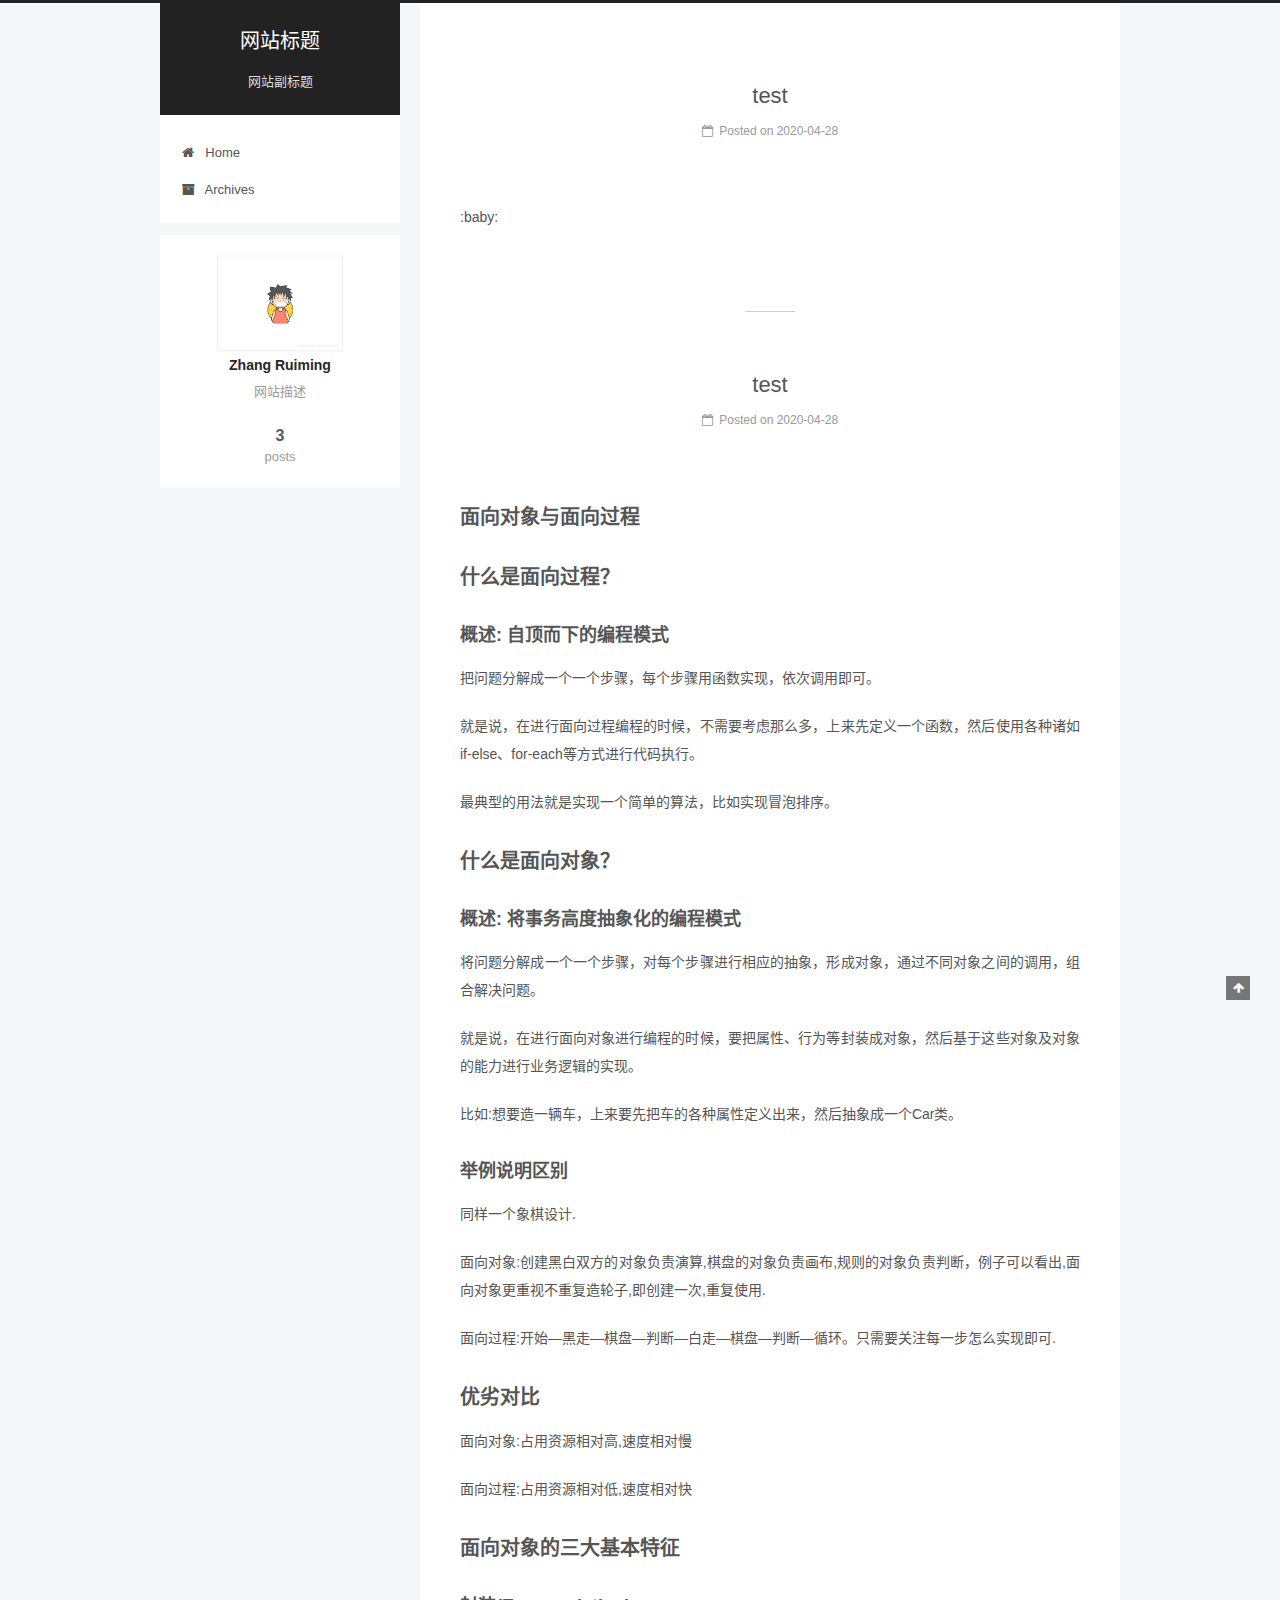
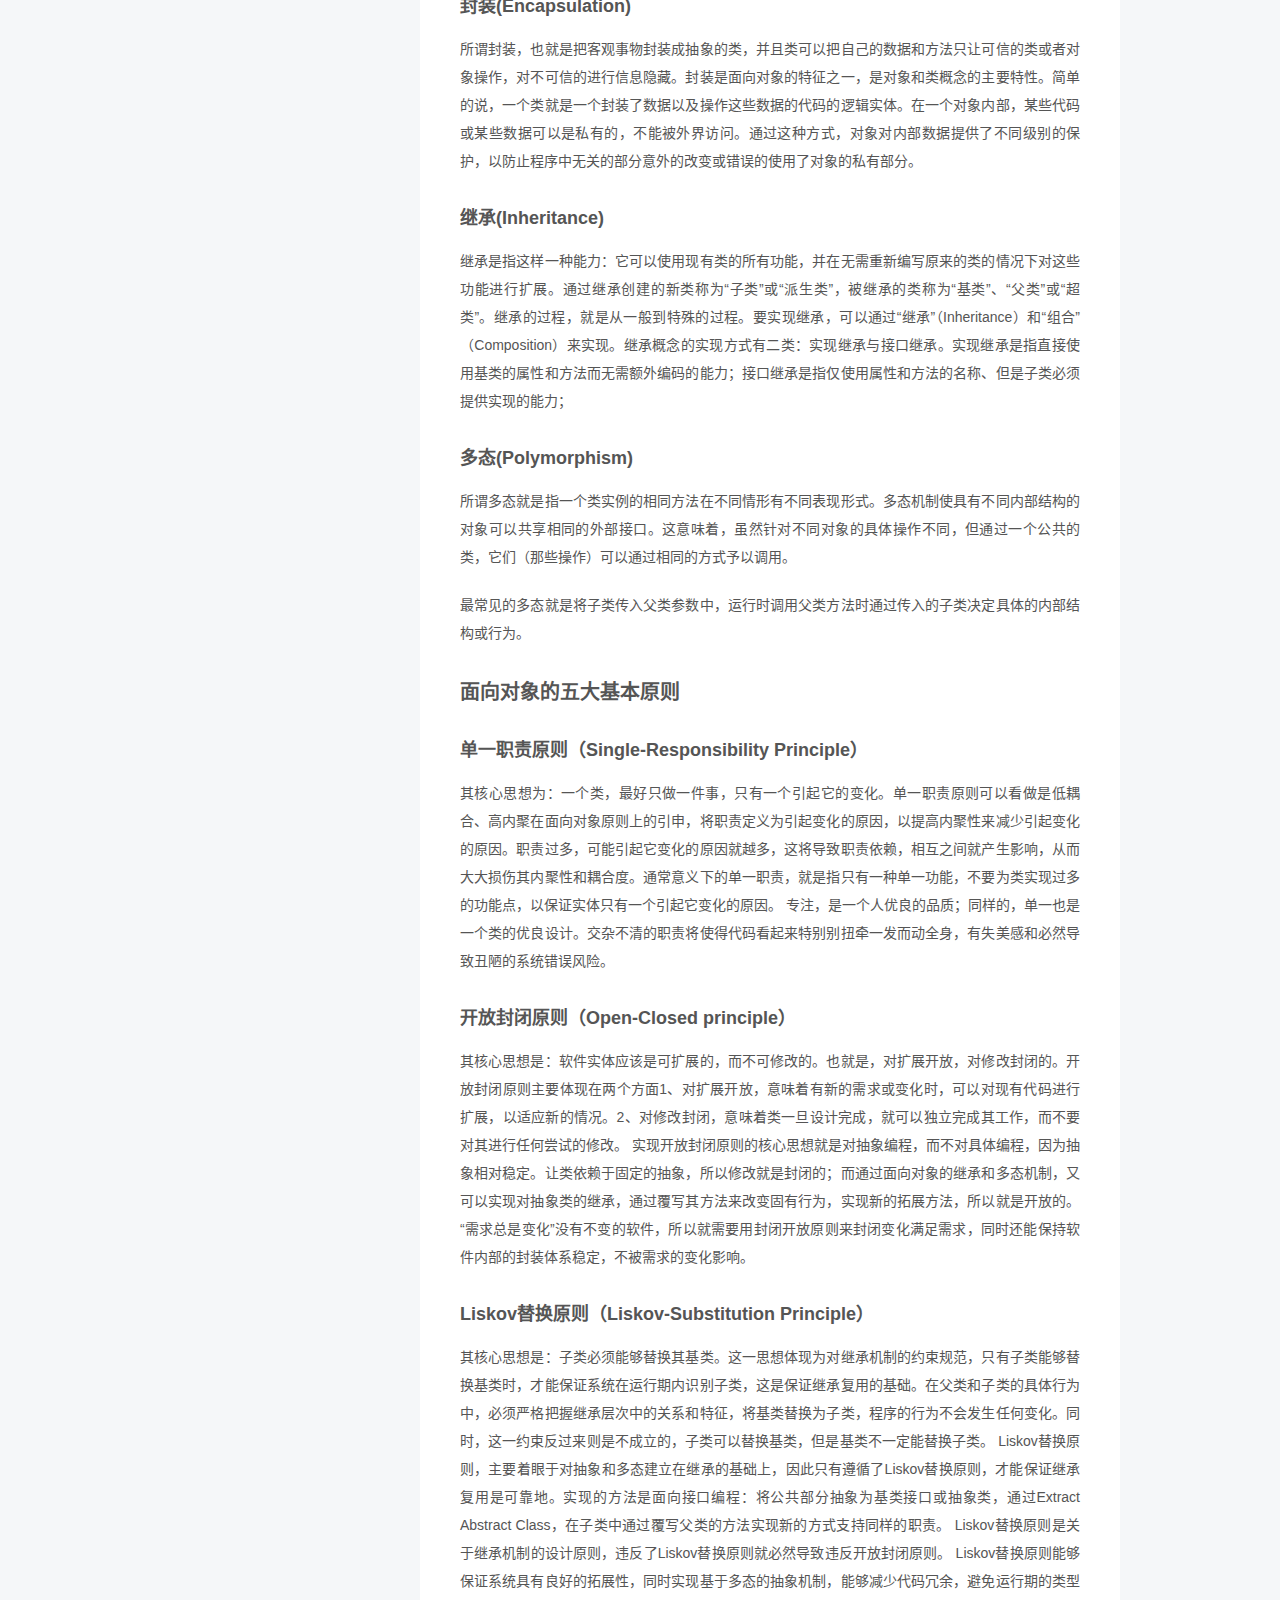
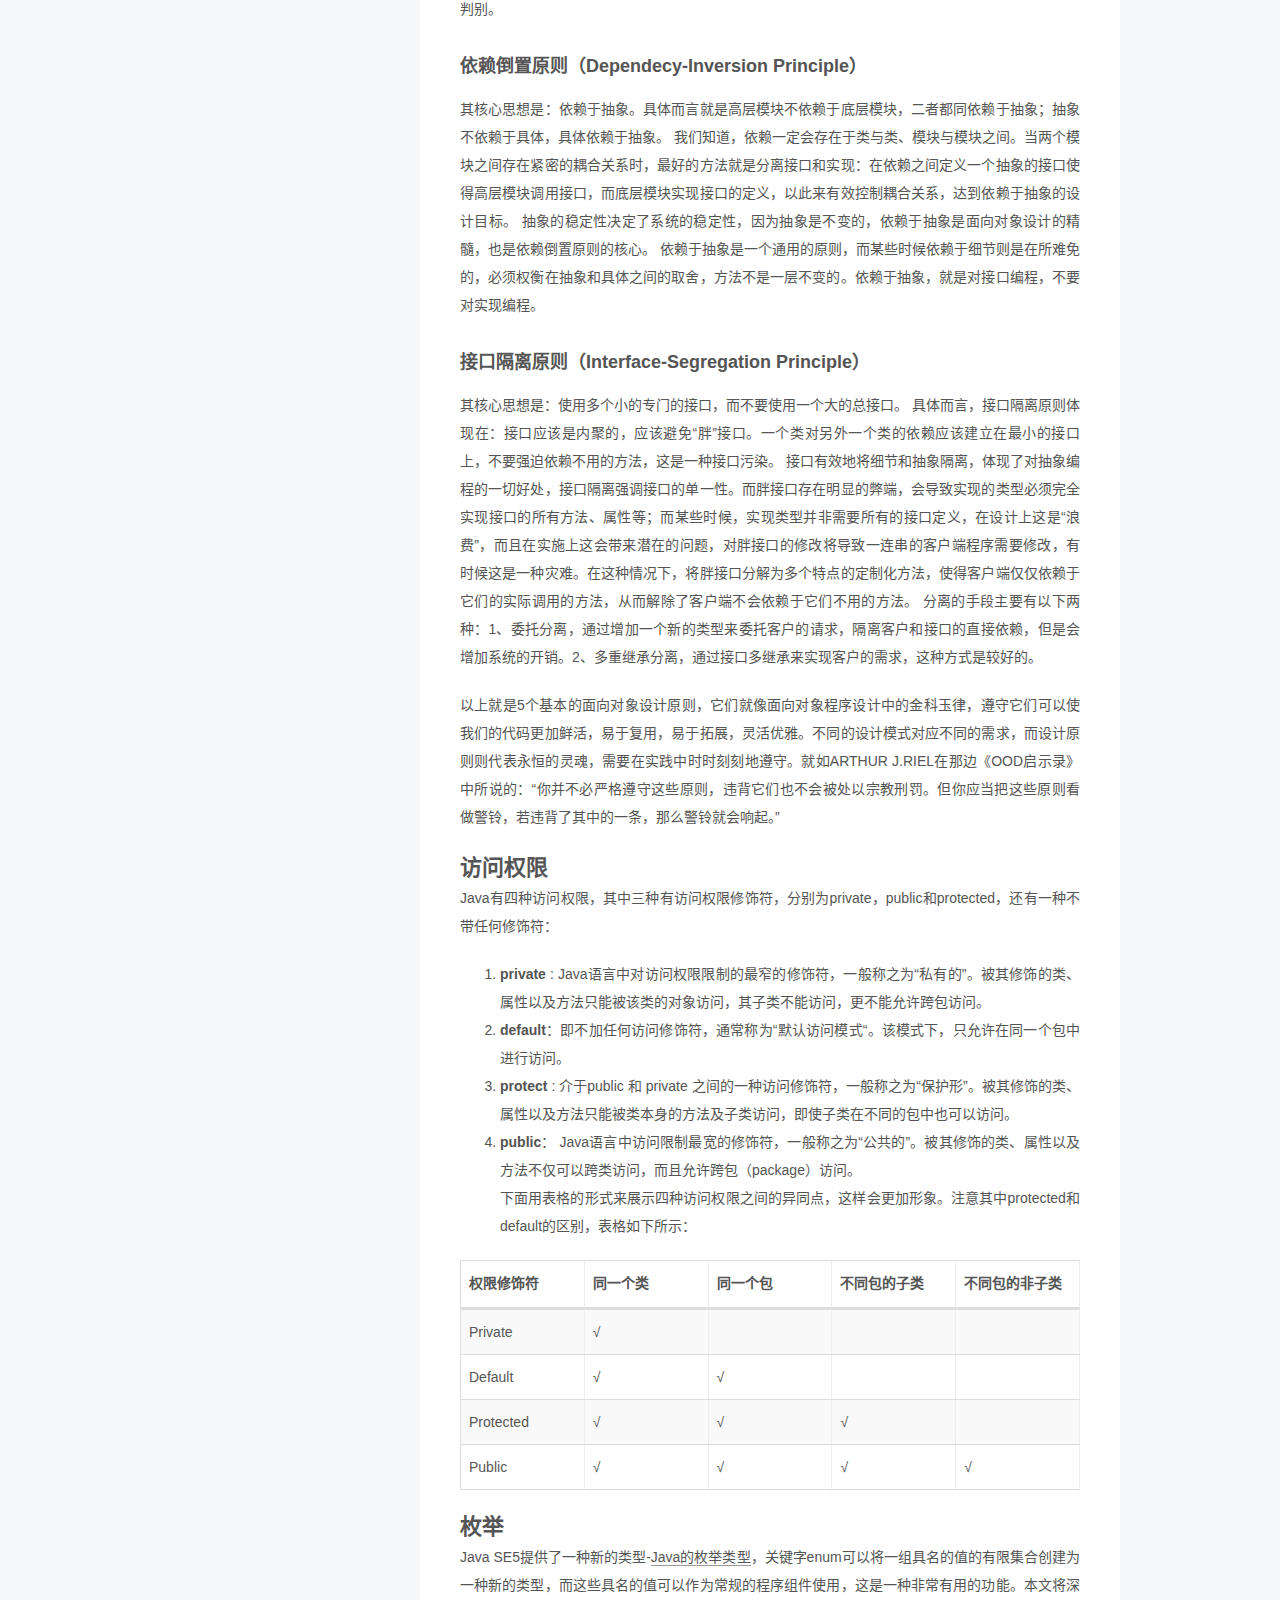
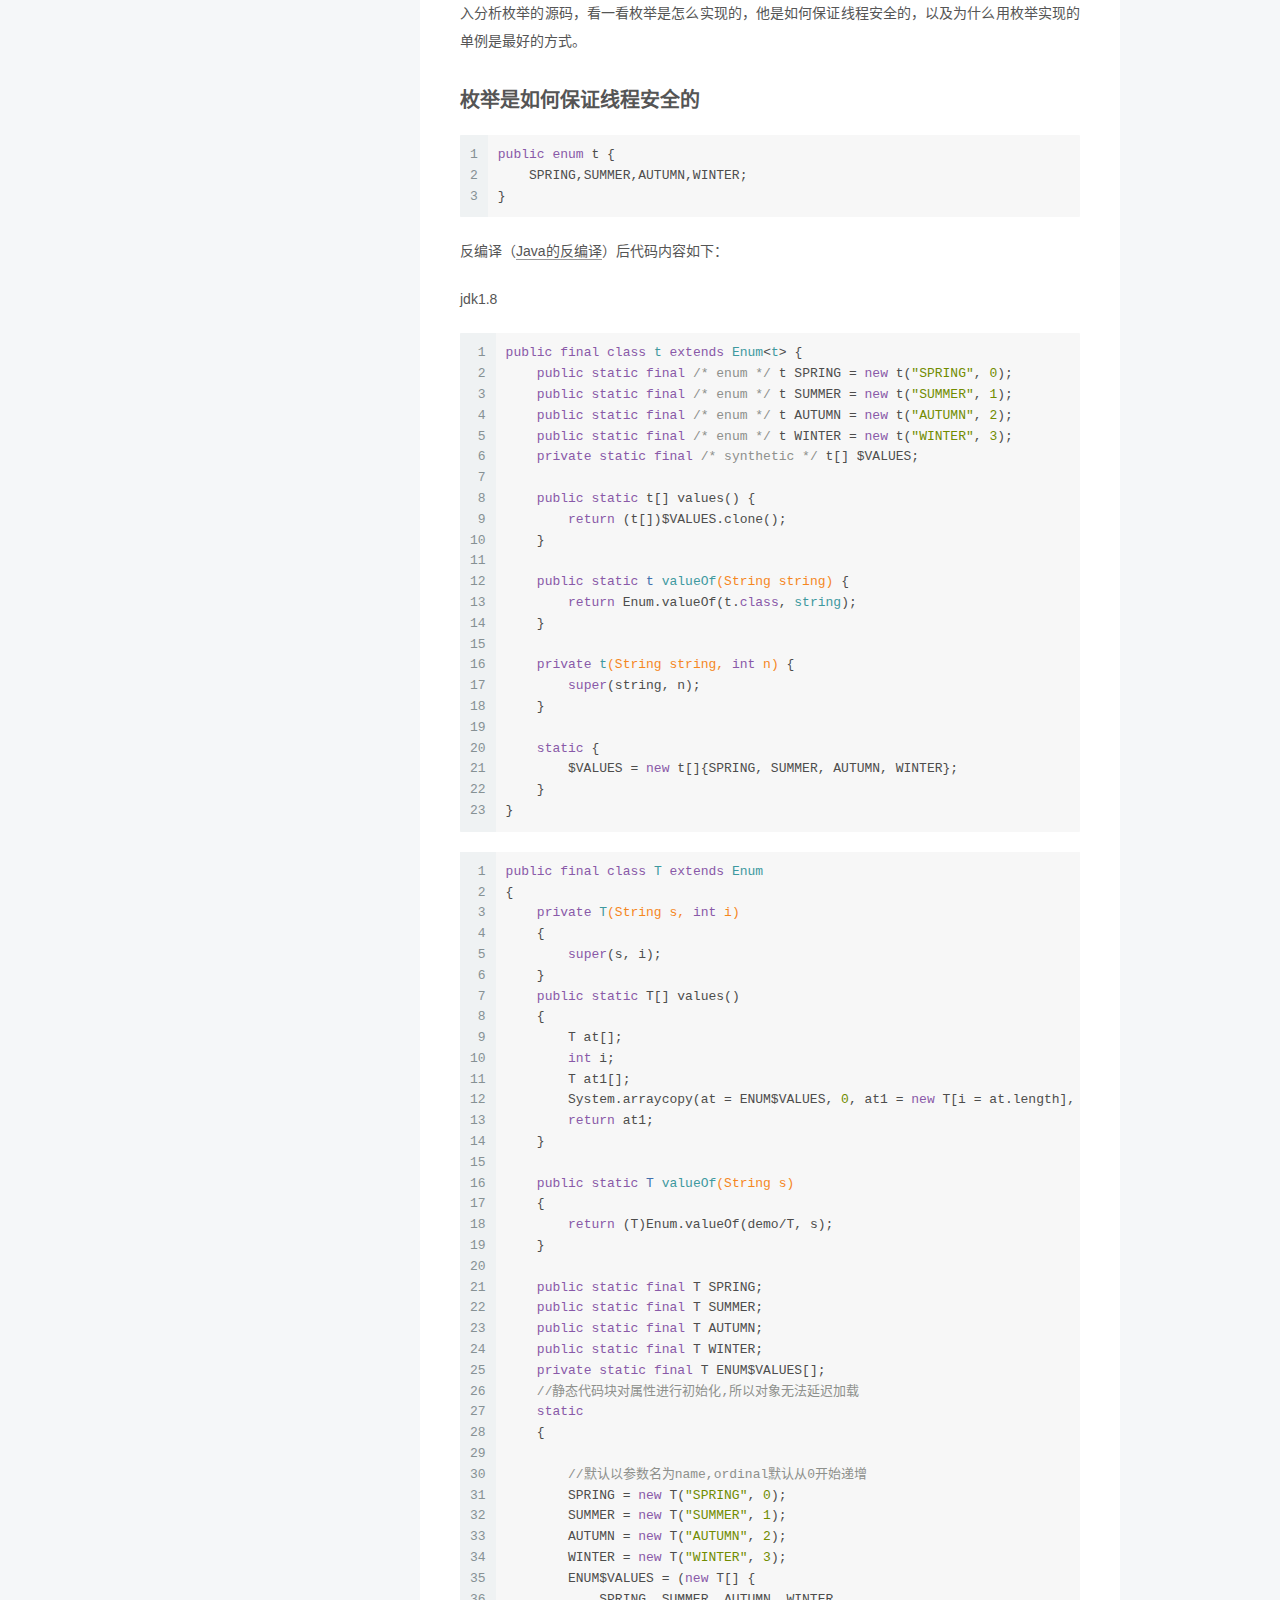
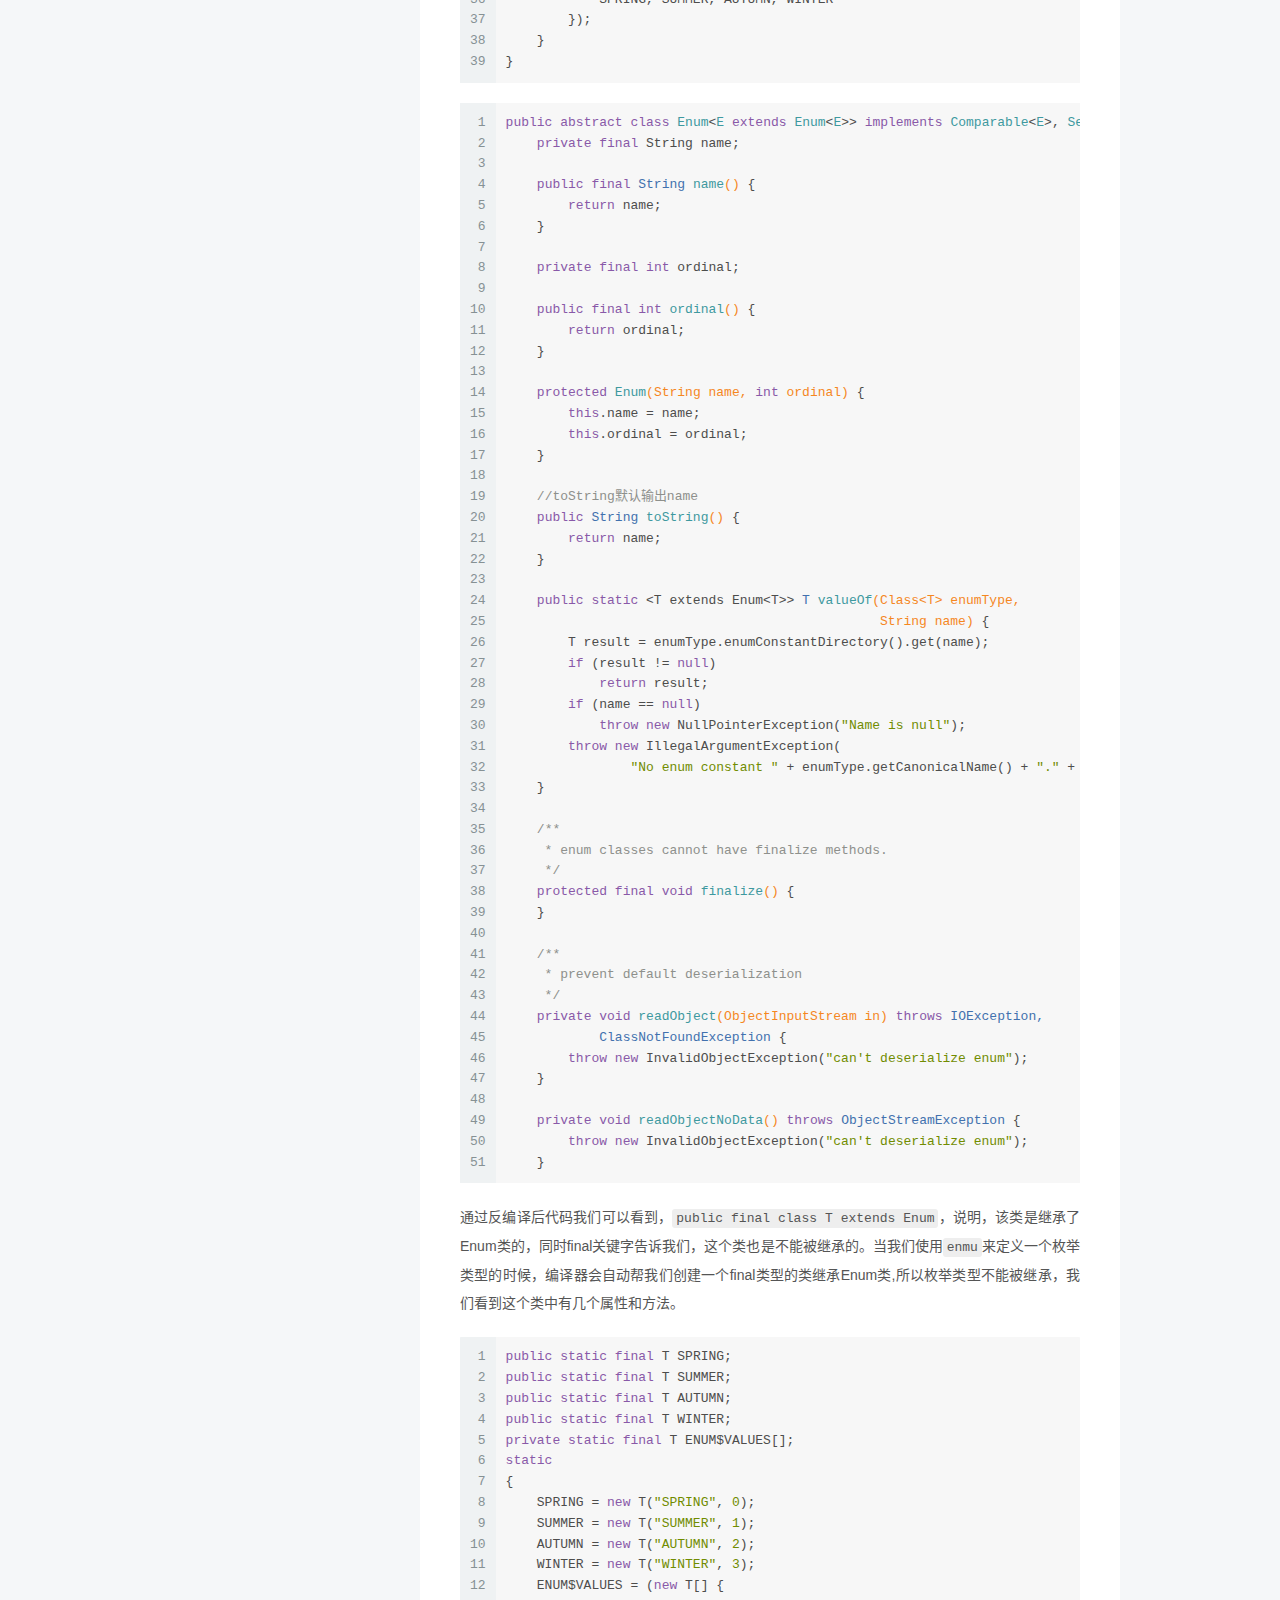
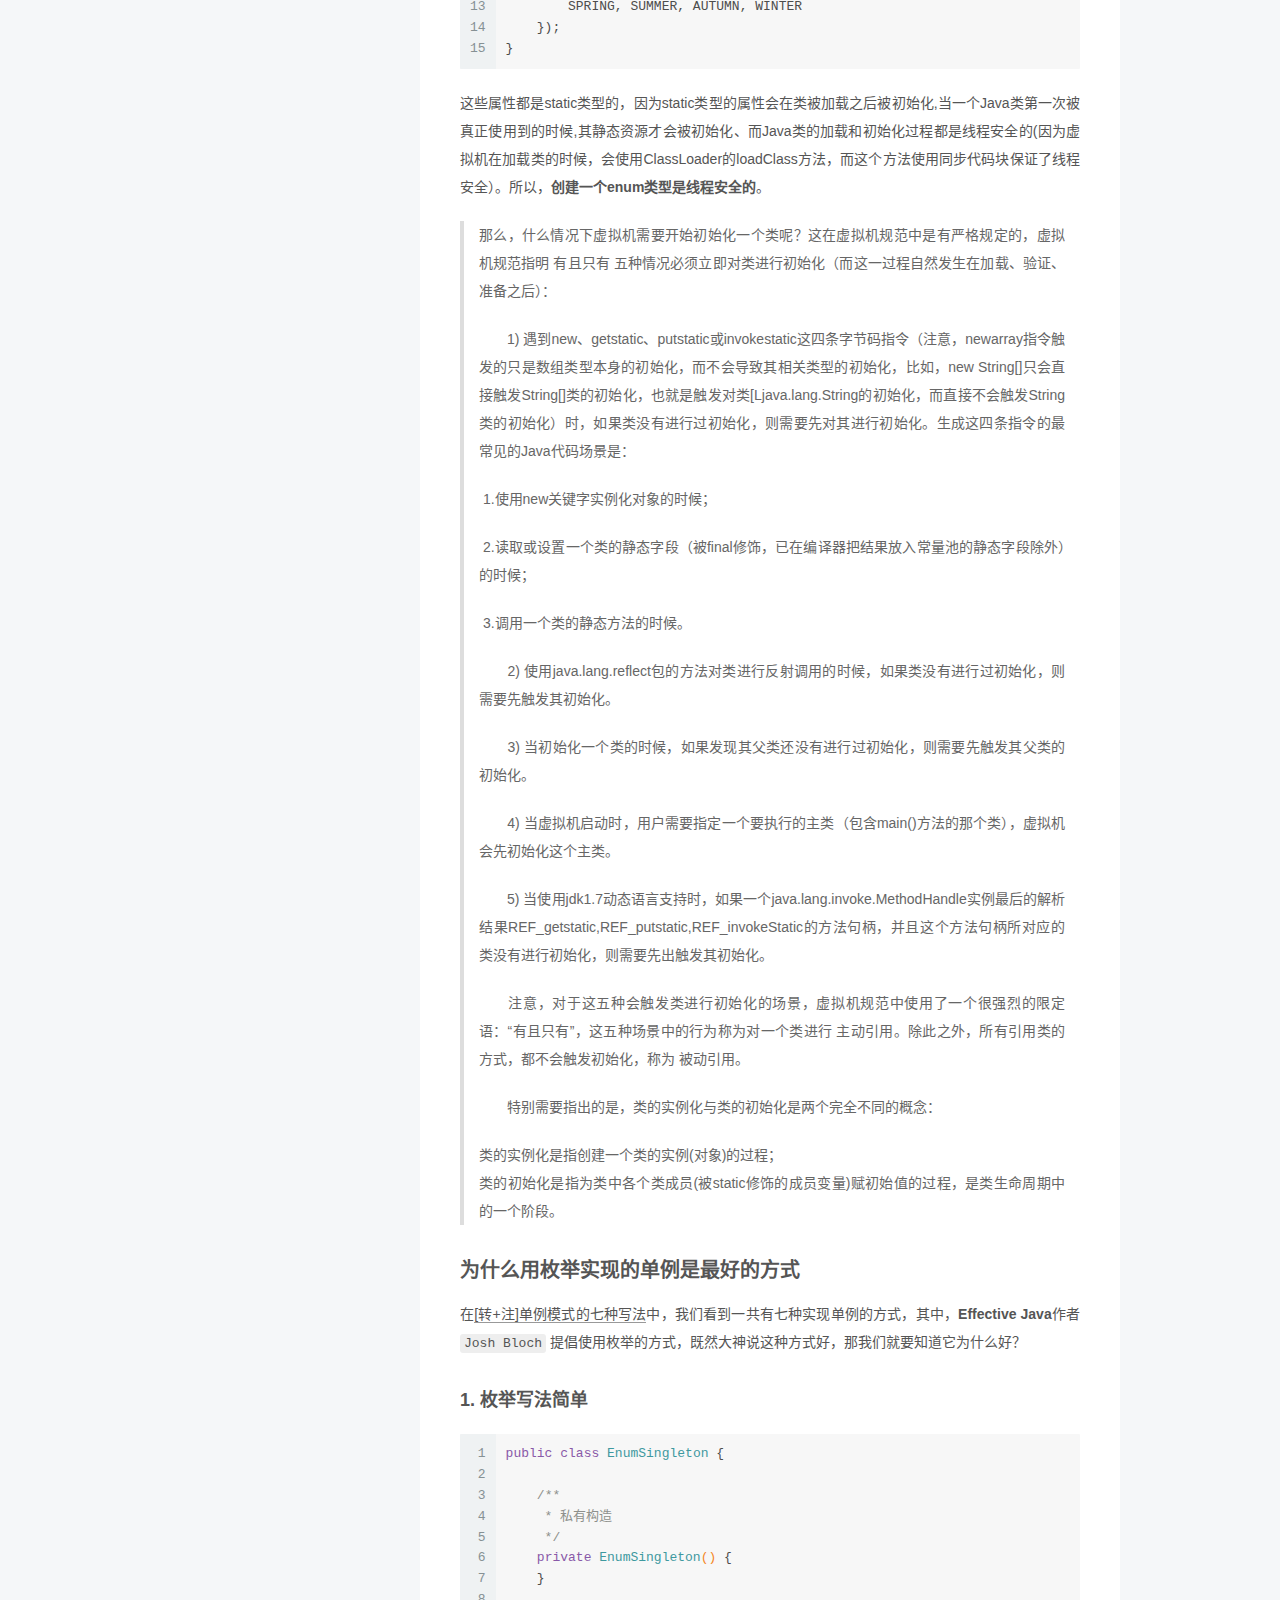
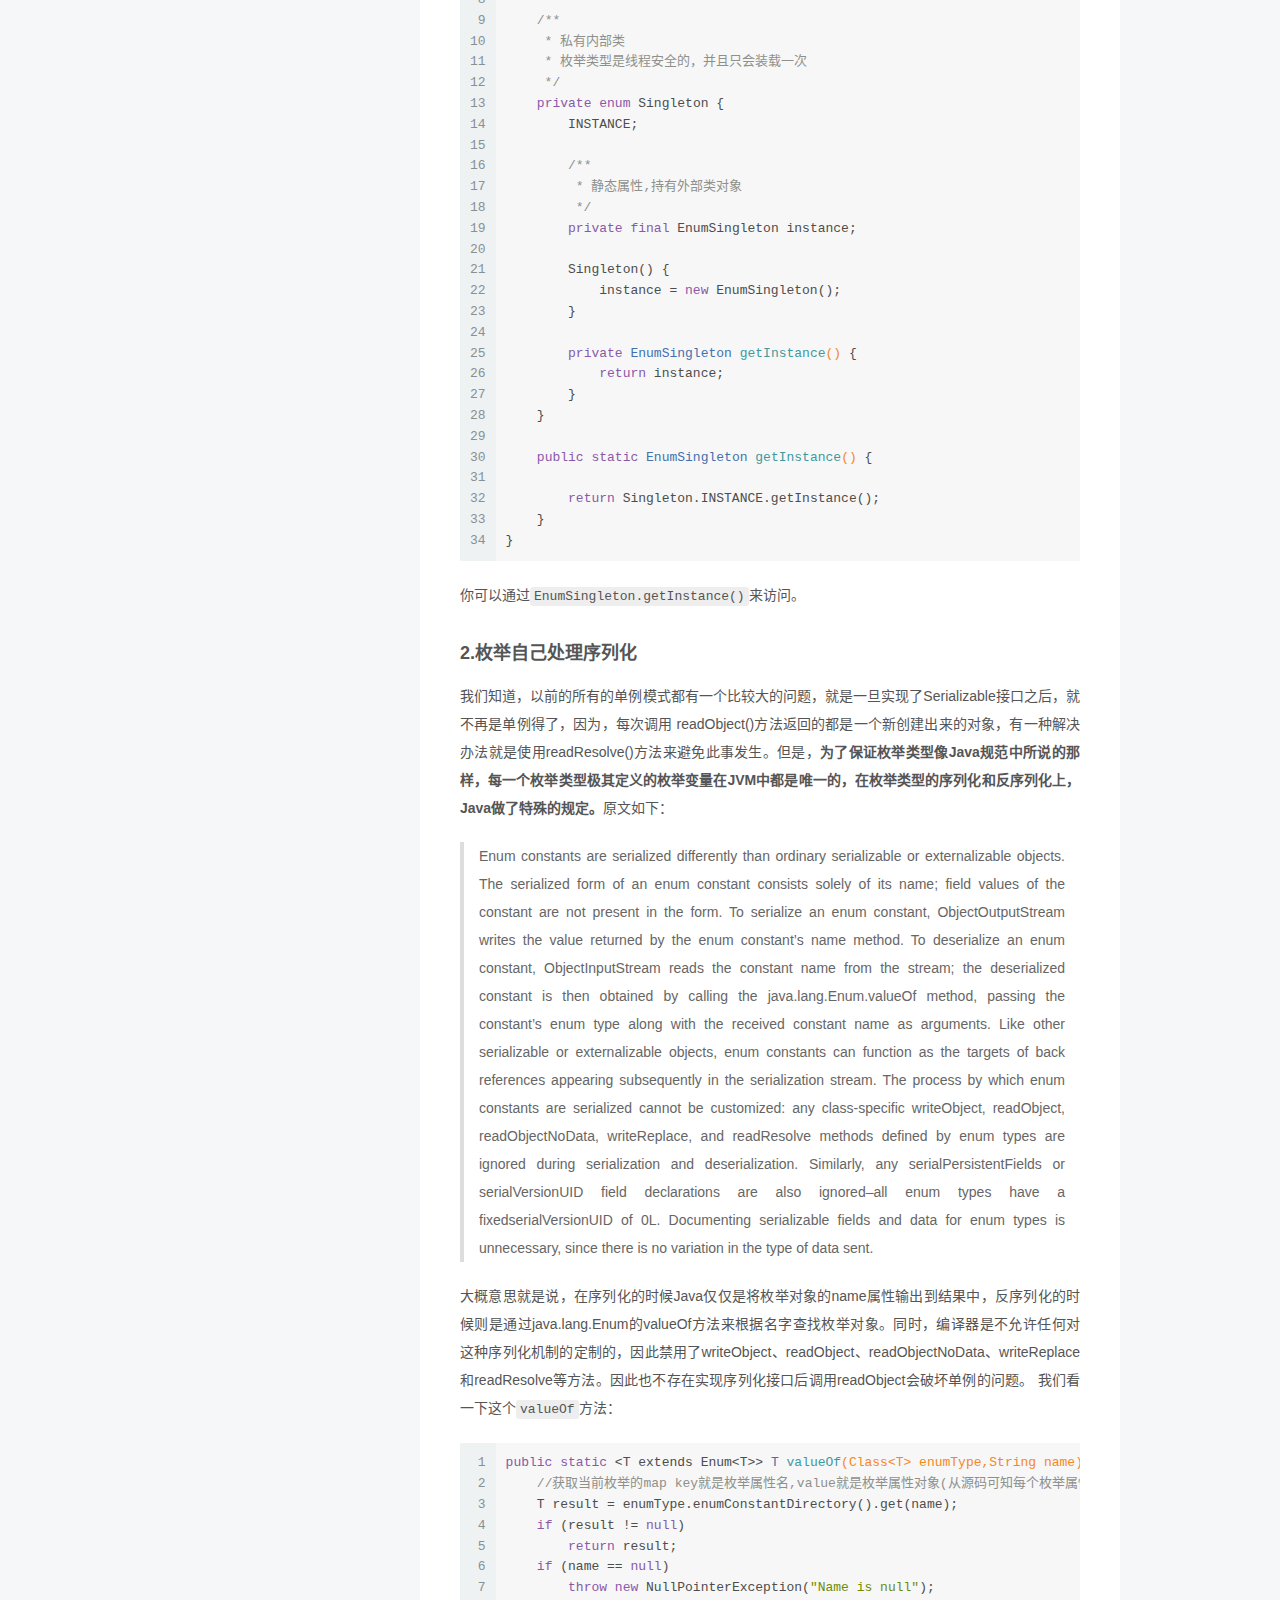
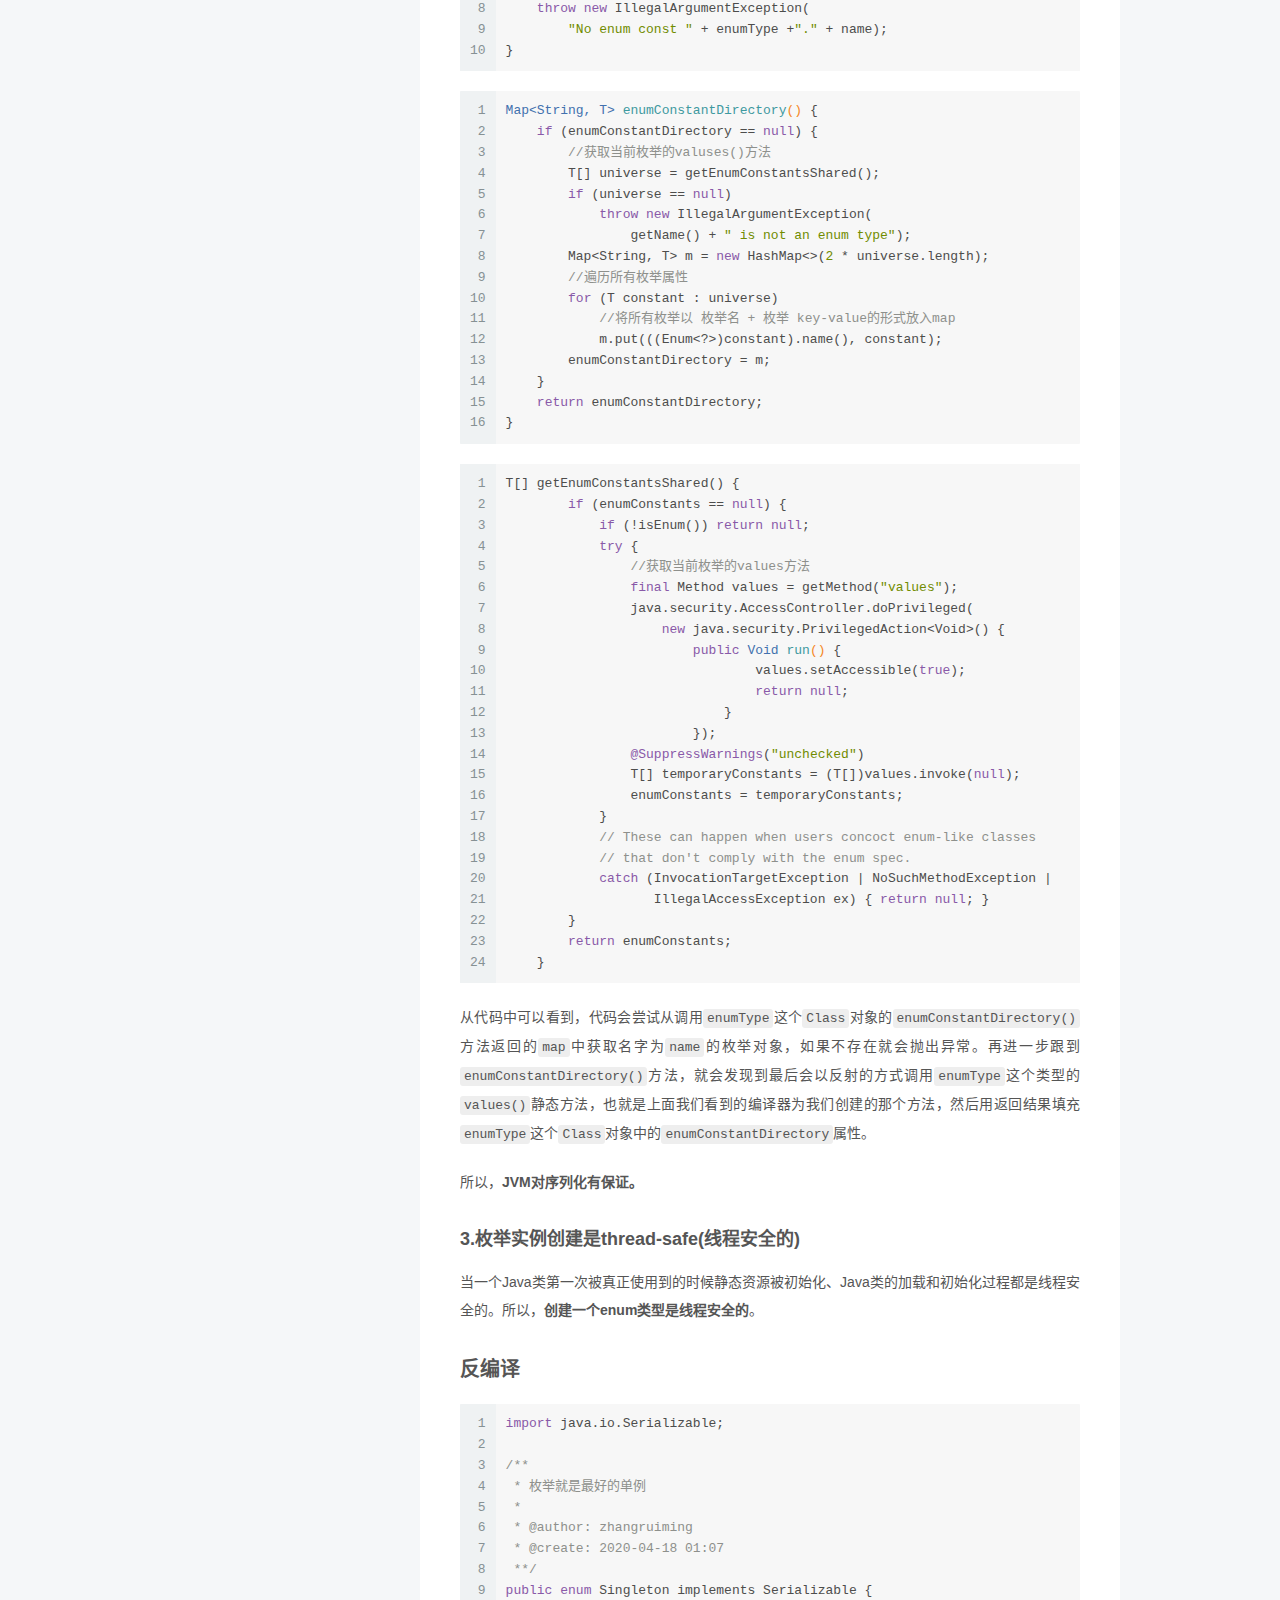
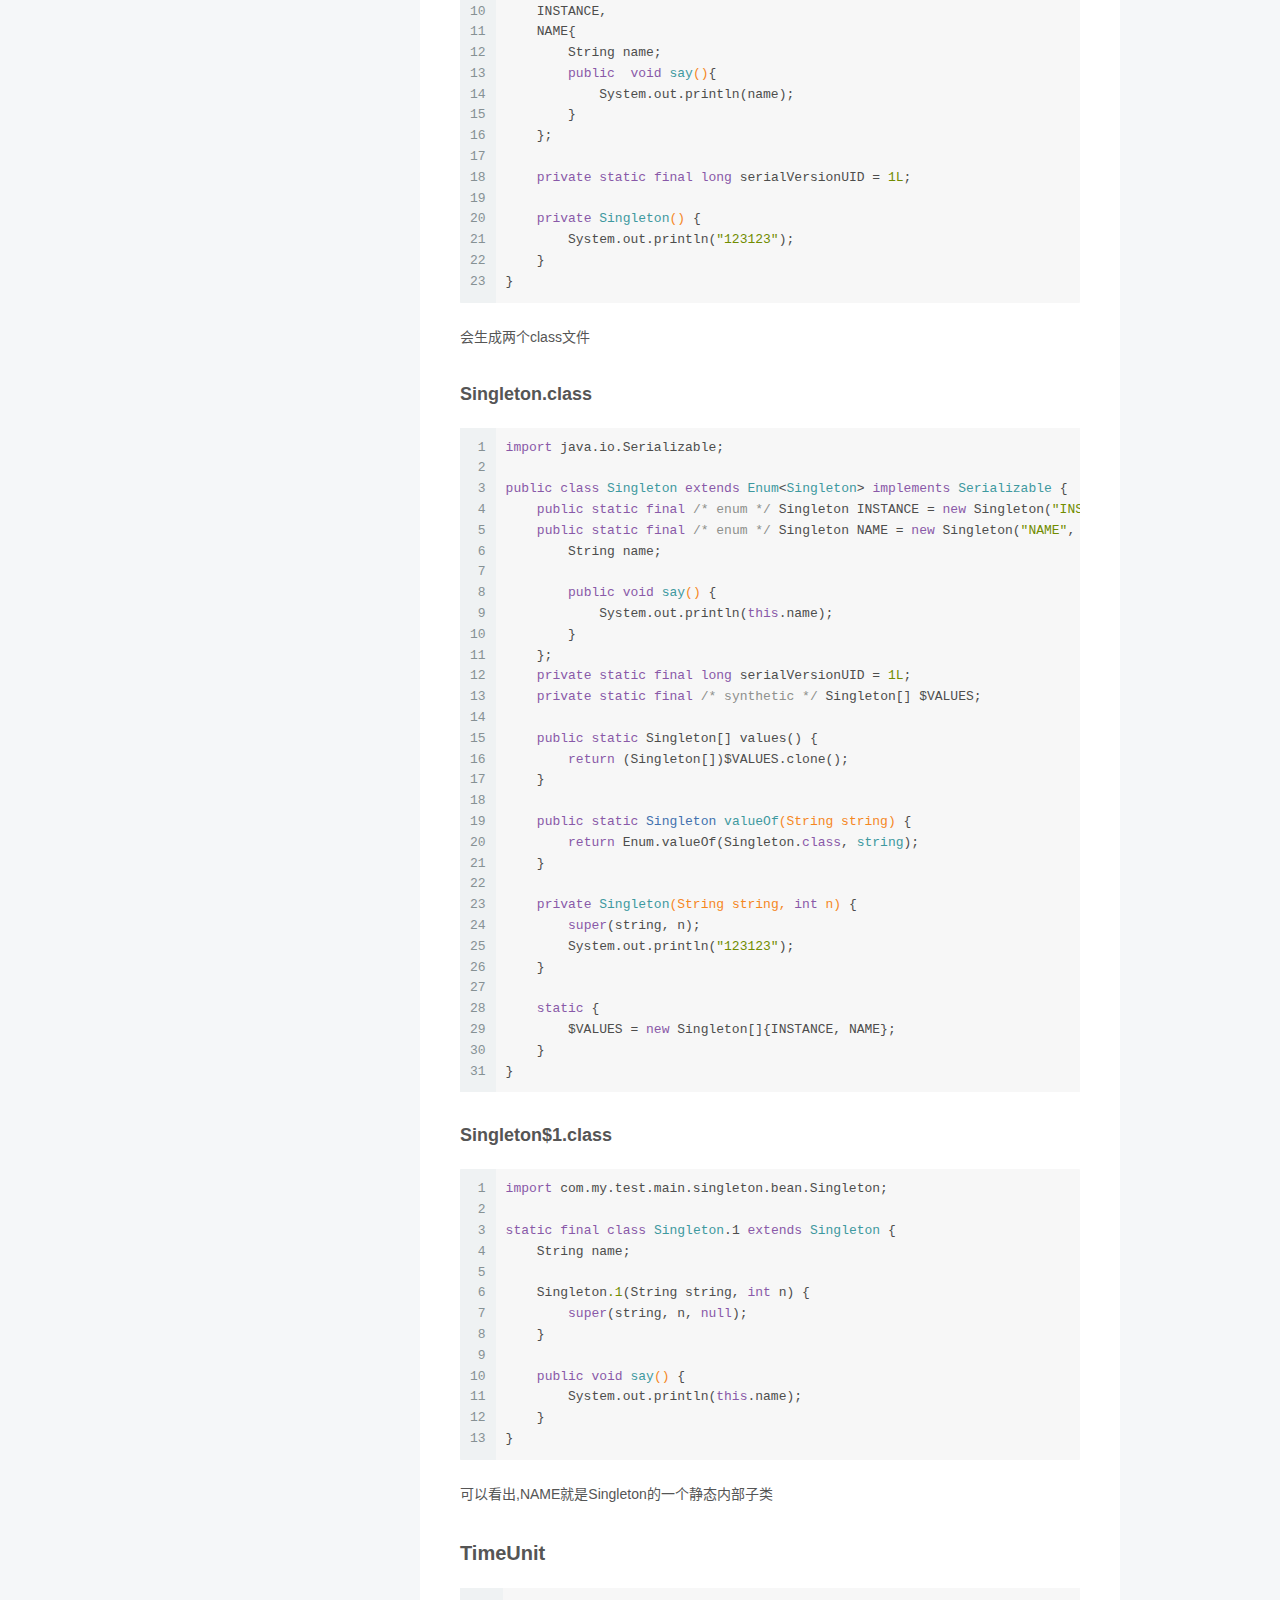
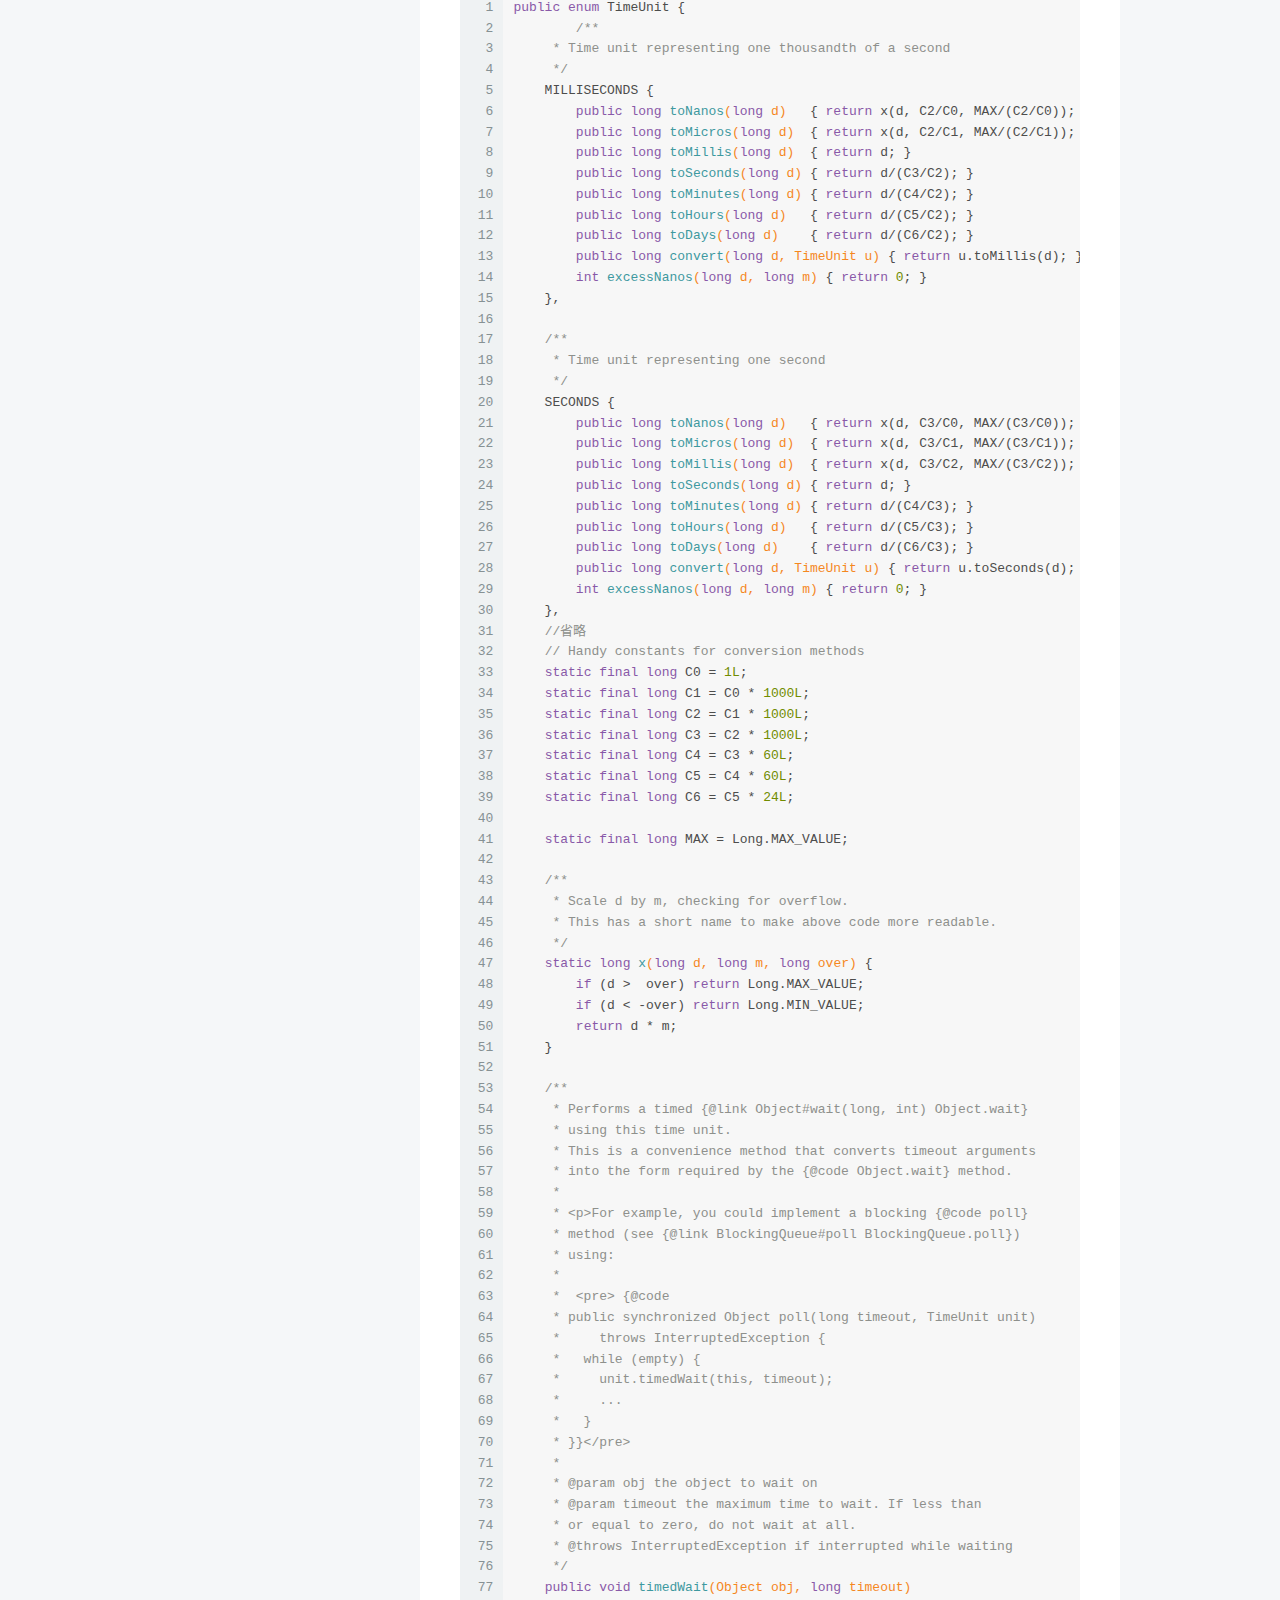
==== index.html @ 54c6a70d "Site updated: 2020-04-28 16:52:30" ====
<!DOCTYPE html>



  


<html class="theme-next pisces use-motion" lang="zh-CN">
<head>
  <meta charset="UTF-8"/>
<meta http-equiv="X-UA-Compatible" content="IE=edge" />
<meta name="viewport" content="width=device-width, initial-scale=1, maximum-scale=1"/>
<meta name="theme-color" content="#222">









<meta http-equiv="Cache-Control" content="no-transform" />
<meta http-equiv="Cache-Control" content="no-siteapp" />
















  
  
  <link href="/lib/fancybox/source/jquery.fancybox.css?v=2.1.5" rel="stylesheet" type="text/css" />







<link href="/lib/font-awesome/css/font-awesome.min.css?v=4.6.2" rel="stylesheet" type="text/css" />

<link href="/css/main.css?v=5.1.4" rel="stylesheet" type="text/css" />


  <link rel="apple-touch-icon" sizes="180x180" href="/images/apple-touch-icon-next.png?v=5.1.4">


  <link rel="icon" type="image/png" sizes="32x32" href="/images/favicon-32x32-next.png?v=5.1.4">


  <link rel="icon" type="image/png" sizes="16x16" href="/images/favicon-16x16-next.png?v=5.1.4">


  <link rel="mask-icon" href="/images/logo.svg?v=5.1.4" color="#222">





  <meta name="keywords" content="Hexo, NexT" />










<meta name="description" content="网站描述">
<meta property="og:type" content="website">
<meta property="og:title" content="网站标题">
<meta property="og:url" content="http://yoursite.com/index.html">
<meta property="og:site_name" content="网站标题">
<meta property="og:description" content="网站描述">
<meta property="og:locale" content="zh_CN">
<meta property="article:author" content="Zhang Ruiming">
<meta property="article:tag" content="Java">
<meta property="article:tag" content="Spring">
<meta name="twitter:card" content="summary">



<script type="text/javascript" id="hexo.configurations">
  var NexT = window.NexT || {};
  var CONFIG = {
    root: '/',
    scheme: 'Pisces',
    version: '5.1.4',
    sidebar: {"position":"left","display":"post","offset":12,"b2t":false,"scrollpercent":false,"onmobile":false},
    fancybox: true,
    tabs: true,
    motion: {"enable":true,"async":false,"transition":{"post_block":"fadeIn","post_header":"slideDownIn","post_body":"slideDownIn","coll_header":"slideLeftIn","sidebar":"slideUpIn"}},
    duoshuo: {
      userId: '0',
      author: 'Author'
    },
    algolia: {
      applicationID: '',
      apiKey: '',
      indexName: '',
      hits: {"per_page":10},
      labels: {"input_placeholder":"Search for Posts","hits_empty":"We didn't find any results for the search: ${query}","hits_stats":"${hits} results found in ${time} ms"}
    }
  };
</script>



  <link rel="canonical" href="http://yoursite.com/"/>





  <title>网站标题</title>
  








<meta name="generator" content="Hexo 4.2.0"></head>

<body itemscope itemtype="http://schema.org/WebPage" lang="zh-CN">

  
  
    
  

  <div class="container sidebar-position-left 
  page-home">
    <div class="headband"></div>

    <header id="header" class="header" itemscope itemtype="http://schema.org/WPHeader">
      <div class="header-inner"><div class="site-brand-wrapper">
  <div class="site-meta ">
    

    <div class="custom-logo-site-title">
      <a href="/"  class="brand" rel="start">
        <span class="logo-line-before"><i></i></span>
        <span class="site-title">网站标题</span>
        <span class="logo-line-after"><i></i></span>
      </a>
    </div>
      
        <p class="site-subtitle">网站副标题</p>
      
  </div>

  <div class="site-nav-toggle">
    <button>
      <span class="btn-bar"></span>
      <span class="btn-bar"></span>
      <span class="btn-bar"></span>
    </button>
  </div>
</div>

<nav class="site-nav">
  

  
    <ul id="menu" class="menu">
      
        
        <li class="menu-item menu-item-home">
          <a href="/%20" rel="section">
            
              <i class="menu-item-icon fa fa-fw fa-home"></i> <br />
            
            Home
          </a>
        </li>
      
        
        <li class="menu-item menu-item-archives">
          <a href="/archives/%20" rel="section">
            
              <i class="menu-item-icon fa fa-fw fa-archive"></i> <br />
            
            Archives
          </a>
        </li>
      

      
    </ul>
  

  
</nav>



 </div>
    </header>

    <main id="main" class="main">
      <div class="main-inner">
        <div class="content-wrap">
          <div id="content" class="content">
            
  <section id="posts" class="posts-expand">
    
      

  

  
  
  

  <article class="post post-type-normal" itemscope itemtype="http://schema.org/Article">
  
  
  
  <div class="post-block">
    <link itemprop="mainEntityOfPage" href="http://yoursite.com/2020/04/28/test/">

    <span hidden itemprop="author" itemscope itemtype="http://schema.org/Person">
      <meta itemprop="name" content="Zhang Ruiming">
      <meta itemprop="description" content="">
      <meta itemprop="image" content="/images/avatar.gif">
    </span>

    <span hidden itemprop="publisher" itemscope itemtype="http://schema.org/Organization">
      <meta itemprop="name" content="网站标题">
    </span>

    
      <header class="post-header">

        
        
          <h1 class="post-title" itemprop="name headline">
                
                <a class="post-title-link" href="/2020/04/28/test/" itemprop="url">test</a></h1>
        

        <div class="post-meta">
          <span class="post-time">
            
              <span class="post-meta-item-icon">
                <i class="fa fa-calendar-o"></i>
              </span>
              
                <span class="post-meta-item-text">Posted on</span>
              
              <time title="Post created" itemprop="dateCreated datePublished" datetime="2020-04-28T15:29:46+08:00">
                2020-04-28
              </time>
            

            

            
          </span>

          

          
            
          

          
          

          

          

          

        </div>
      </header>
    

    
    
    
    <div class="post-body" itemprop="articleBody">

      
      

      
        
          
            <p>:baby:</p>

          
        
      
    </div>
    
    
    

    

    

    

    <footer class="post-footer">
      

      

      

      
      
        <div class="post-eof"></div>
      
    </footer>
  </div>
  
  
  
  </article>


    
      

  

  
  
  

  <article class="post post-type-normal" itemscope itemtype="http://schema.org/Article">
  
  
  
  <div class="post-block">
    <link itemprop="mainEntityOfPage" href="http://yoursite.com/2020/04/28/java/">

    <span hidden itemprop="author" itemscope itemtype="http://schema.org/Person">
      <meta itemprop="name" content="Zhang Ruiming">
      <meta itemprop="description" content="">
      <meta itemprop="image" content="/images/avatar.gif">
    </span>

    <span hidden itemprop="publisher" itemscope itemtype="http://schema.org/Organization">
      <meta itemprop="name" content="网站标题">
    </span>

    
      <header class="post-header">

        
        
          <h1 class="post-title" itemprop="name headline">
                
                <a class="post-title-link" href="/2020/04/28/java/" itemprop="url">test</a></h1>
        

        <div class="post-meta">
          <span class="post-time">
            
              <span class="post-meta-item-icon">
                <i class="fa fa-calendar-o"></i>
              </span>
              
                <span class="post-meta-item-text">Posted on</span>
              
              <time title="Post created" itemprop="dateCreated datePublished" datetime="2020-04-28T15:29:46+08:00">
                2020-04-28
              </time>
            

            

            
          </span>

          

          
            
          

          
          

          

          

          

        </div>
      </header>
    

    
    
    
    <div class="post-body" itemprop="articleBody">

      
      

      
        
          
            <h2 id="面向对象与面向过程"><a href="#面向对象与面向过程" class="headerlink" title="面向对象与面向过程"></a>面向对象与面向过程</h2><h2 id="什么是面向过程？"><a href="#什么是面向过程？" class="headerlink" title="什么是面向过程？"></a>什么是面向过程？</h2><h3 id="概述-自顶而下的编程模式"><a href="#概述-自顶而下的编程模式" class="headerlink" title="概述: 自顶而下的编程模式"></a>概述: 自顶而下的编程模式</h3><p>把问题分解成一个一个步骤，每个步骤用函数实现，依次调用即可。</p>
<p>就是说，在进行面向过程编程的时候，不需要考虑那么多，上来先定义一个函数，然后使用各种诸如if-else、for-each等方式进行代码执行。</p>
<p>最典型的用法就是实现一个简单的算法，比如实现冒泡排序。</p>
<h2 id="什么是面向对象？"><a href="#什么是面向对象？" class="headerlink" title="什么是面向对象？"></a>什么是面向对象？</h2><h3 id="概述-将事务高度抽象化的编程模式"><a href="#概述-将事务高度抽象化的编程模式" class="headerlink" title="概述: 将事务高度抽象化的编程模式"></a>概述: 将事务高度抽象化的编程模式</h3><p>将问题分解成一个一个步骤，对每个步骤进行相应的抽象，形成对象，通过不同对象之间的调用，组合解决问题。</p>
<p>就是说，在进行面向对象进行编程的时候，要把属性、行为等封装成对象，然后基于这些对象及对象的能力进行业务逻辑的实现。</p>
<p>比如:想要造一辆车，上来要先把车的各种属性定义出来，然后抽象成一个Car类。</p>
<h3 id="举例说明区别"><a href="#举例说明区别" class="headerlink" title="举例说明区别"></a>举例说明区别</h3><p>同样一个象棋设计.</p>
<p>面向对象:创建黑白双方的对象负责演算,棋盘的对象负责画布,规则的对象负责判断，例子可以看出,面向对象更重视不重复造轮子,即创建一次,重复使用.</p>
<p>面向过程:开始—黑走—棋盘—判断—白走—棋盘—判断—循环。只需要关注每一步怎么实现即可.</p>
<h2 id="优劣对比"><a href="#优劣对比" class="headerlink" title="优劣对比"></a>优劣对比</h2><p>面向对象:占用资源相对高,速度相对慢</p>
<p>面向过程:占用资源相对低,速度相对快</p>
<h2 id="面向对象的三大基本特征"><a href="#面向对象的三大基本特征" class="headerlink" title="面向对象的三大基本特征"></a>面向对象的三大基本特征</h2><h3 id="封装-Encapsulation"><a href="#封装-Encapsulation" class="headerlink" title="封装(Encapsulation)"></a>封装(Encapsulation)</h3><p>所谓封装，也就是把客观事物封装成抽象的类，并且类可以把自己的数据和方法只让可信的类或者对象操作，对不可信的进行信息隐藏。封装是面向对象的特征之一，是对象和类概念的主要特性。简单的说，一个类就是一个封装了数据以及操作这些数据的代码的逻辑实体。在一个对象内部，某些代码或某些数据可以是私有的，不能被外界访问。通过这种方式，对象对内部数据提供了不同级别的保护，以防止程序中无关的部分意外的改变或错误的使用了对象的私有部分。</p>
<h3 id="继承-Inheritance"><a href="#继承-Inheritance" class="headerlink" title="继承(Inheritance)"></a>继承(Inheritance)</h3><p>继承是指这样一种能力：它可以使用现有类的所有功能，并在无需重新编写原来的类的情况下对这些功能进行扩展。通过继承创建的新类称为“子类”或“派生类”，被继承的类称为“基类”、“父类”或“超类”。继承的过程，就是从一般到特殊的过程。要实现继承，可以通过“继承”（Inheritance）和“组合”（Composition）来实现。继承概念的实现方式有二类：实现继承与接口继承。实现继承是指直接使用基类的属性和方法而无需额外编码的能力；接口继承是指仅使用属性和方法的名称、但是子类必须提供实现的能力；</p>
<h3 id="多态-Polymorphism"><a href="#多态-Polymorphism" class="headerlink" title="多态(Polymorphism)"></a>多态(Polymorphism)</h3><p>所谓多态就是指一个类实例的相同方法在不同情形有不同表现形式。多态机制使具有不同内部结构的对象可以共享相同的外部接口。这意味着，虽然针对不同对象的具体操作不同，但通过一个公共的类，它们（那些操作）可以通过相同的方式予以调用。</p>
<p>最常见的多态就是将子类传入父类参数中，运行时调用父类方法时通过传入的子类决定具体的内部结构或行为。</p>
<h2 id="面向对象的五大基本原则"><a href="#面向对象的五大基本原则" class="headerlink" title="面向对象的五大基本原则"></a>面向对象的五大基本原则</h2><h3 id="单一职责原则（Single-Responsibility-Principle）"><a href="#单一职责原则（Single-Responsibility-Principle）" class="headerlink" title="单一职责原则（Single-Responsibility Principle）"></a>单一职责原则（Single-Responsibility Principle）</h3><p>其核心思想为：一个类，最好只做一件事，只有一个引起它的变化。单一职责原则可以看做是低耦合、高内聚在面向对象原则上的引申，将职责定义为引起变化的原因，以提高内聚性来减少引起变化的原因。职责过多，可能引起它变化的原因就越多，这将导致职责依赖，相互之间就产生影响，从而大大损伤其内聚性和耦合度。通常意义下的单一职责，就是指只有一种单一功能，不要为类实现过多的功能点，以保证实体只有一个引起它变化的原因。 专注，是一个人优良的品质；同样的，单一也是一个类的优良设计。交杂不清的职责将使得代码看起来特别别扭牵一发而动全身，有失美感和必然导致丑陋的系统错误风险。</p>
<h3 id="开放封闭原则（Open-Closed-principle）"><a href="#开放封闭原则（Open-Closed-principle）" class="headerlink" title="开放封闭原则（Open-Closed principle）"></a>开放封闭原则（Open-Closed principle）</h3><p>其核心思想是：软件实体应该是可扩展的，而不可修改的。也就是，对扩展开放，对修改封闭的。开放封闭原则主要体现在两个方面1、对扩展开放，意味着有新的需求或变化时，可以对现有代码进行扩展，以适应新的情况。2、对修改封闭，意味着类一旦设计完成，就可以独立完成其工作，而不要对其进行任何尝试的修改。 实现开放封闭原则的核心思想就是对抽象编程，而不对具体编程，因为抽象相对稳定。让类依赖于固定的抽象，所以修改就是封闭的；而通过面向对象的继承和多态机制，又可以实现对抽象类的继承，通过覆写其方法来改变固有行为，实现新的拓展方法，所以就是开放的。 “需求总是变化”没有不变的软件，所以就需要用封闭开放原则来封闭变化满足需求，同时还能保持软件内部的封装体系稳定，不被需求的变化影响。</p>
<h3 id="Liskov替换原则（Liskov-Substitution-Principle）"><a href="#Liskov替换原则（Liskov-Substitution-Principle）" class="headerlink" title="Liskov替换原则（Liskov-Substitution Principle）"></a>Liskov替换原则（Liskov-Substitution Principle）</h3><p>其核心思想是：子类必须能够替换其基类。这一思想体现为对继承机制的约束规范，只有子类能够替换基类时，才能保证系统在运行期内识别子类，这是保证继承复用的基础。在父类和子类的具体行为中，必须严格把握继承层次中的关系和特征，将基类替换为子类，程序的行为不会发生任何变化。同时，这一约束反过来则是不成立的，子类可以替换基类，但是基类不一定能替换子类。 Liskov替换原则，主要着眼于对抽象和多态建立在继承的基础上，因此只有遵循了Liskov替换原则，才能保证继承复用是可靠地。实现的方法是面向接口编程：将公共部分抽象为基类接口或抽象类，通过Extract Abstract Class，在子类中通过覆写父类的方法实现新的方式支持同样的职责。 Liskov替换原则是关于继承机制的设计原则，违反了Liskov替换原则就必然导致违反开放封闭原则。 Liskov替换原则能够保证系统具有良好的拓展性，同时实现基于多态的抽象机制，能够减少代码冗余，避免运行期的类型判别。</p>
<h3 id="依赖倒置原则（Dependecy-Inversion-Principle）"><a href="#依赖倒置原则（Dependecy-Inversion-Principle）" class="headerlink" title="依赖倒置原则（Dependecy-Inversion Principle）"></a>依赖倒置原则（Dependecy-Inversion Principle）</h3><p>其核心思想是：依赖于抽象。具体而言就是高层模块不依赖于底层模块，二者都同依赖于抽象；抽象不依赖于具体，具体依赖于抽象。 我们知道，依赖一定会存在于类与类、模块与模块之间。当两个模块之间存在紧密的耦合关系时，最好的方法就是分离接口和实现：在依赖之间定义一个抽象的接口使得高层模块调用接口，而底层模块实现接口的定义，以此来有效控制耦合关系，达到依赖于抽象的设计目标。 抽象的稳定性决定了系统的稳定性，因为抽象是不变的，依赖于抽象是面向对象设计的精髓，也是依赖倒置原则的核心。 依赖于抽象是一个通用的原则，而某些时候依赖于细节则是在所难免的，必须权衡在抽象和具体之间的取舍，方法不是一层不变的。依赖于抽象，就是对接口编程，不要对实现编程。</p>
<h3 id="接口隔离原则（Interface-Segregation-Principle）"><a href="#接口隔离原则（Interface-Segregation-Principle）" class="headerlink" title="接口隔离原则（Interface-Segregation Principle）"></a>接口隔离原则（Interface-Segregation Principle）</h3><p>其核心思想是：使用多个小的专门的接口，而不要使用一个大的总接口。 具体而言，接口隔离原则体现在：接口应该是内聚的，应该避免“胖”接口。一个类对另外一个类的依赖应该建立在最小的接口上，不要强迫依赖不用的方法，这是一种接口污染。 接口有效地将细节和抽象隔离，体现了对抽象编程的一切好处，接口隔离强调接口的单一性。而胖接口存在明显的弊端，会导致实现的类型必须完全实现接口的所有方法、属性等；而某些时候，实现类型并非需要所有的接口定义，在设计上这是“浪费”，而且在实施上这会带来潜在的问题，对胖接口的修改将导致一连串的客户端程序需要修改，有时候这是一种灾难。在这种情况下，将胖接口分解为多个特点的定制化方法，使得客户端仅仅依赖于它们的实际调用的方法，从而解除了客户端不会依赖于它们不用的方法。 分离的手段主要有以下两种：1、委托分离，通过增加一个新的类型来委托客户的请求，隔离客户和接口的直接依赖，但是会增加系统的开销。2、多重继承分离，通过接口多继承来实现客户的需求，这种方式是较好的。</p>
<p>以上就是5个基本的面向对象设计原则，它们就像面向对象程序设计中的金科玉律，遵守它们可以使我们的代码更加鲜活，易于复用，易于拓展，灵活优雅。不同的设计模式对应不同的需求，而设计原则则代表永恒的灵魂，需要在实践中时时刻刻地遵守。就如ARTHUR J.RIEL在那边《OOD启示录》中所说的：“你并不必严格遵守这些原则，违背它们也不会被处以宗教刑罚。但你应当把这些原则看做警铃，若违背了其中的一条，那么警铃就会响起。”</p>
<h1 id="访问权限"><a href="#访问权限" class="headerlink" title="访问权限"></a>访问权限</h1><p>Java有四种访问权限，其中三种有访问权限修饰符，分别为private，public和protected，还有一种不带任何修饰符：</p>
<ol>
<li><strong>private</strong> : Java语言中对访问权限限制的最窄的修饰符，一般称之为“私有的”。被其修饰的类、属性以及方法只能被该类的对象访问，其子类不能访问，更不能允许跨包访问。</li>
<li><strong>default</strong>：即不加任何访问修饰符，通常称为“默认访问模式“。该模式下，只允许在同一个包中进行访问。</li>
<li><strong>protect</strong> : 介于public 和 private 之间的一种访问修饰符，一般称之为“保护形”。被其修饰的类、属性以及方法只能被类本身的方法及子类访问，即使子类在不同的包中也可以访问。</li>
<li><strong>public</strong>： Java语言中访问限制最宽的修饰符，一般称之为“公共的”。被其修饰的类、属性以及方法不仅可以跨类访问，而且允许跨包（package）访问。<br>下面用表格的形式来展示四种访问权限之间的异同点，这样会更加形象。注意其中protected和default的区别，表格如下所示：</li>
</ol>
<table>
    <thead>
        <tr>
          <th align="center">权限修饰符</th>
          <th align="center">同一个类</th>
          <th align="center">同一个包</th>
          <th align="center">不同包的子类</th>
          <th align="center">不同包的非子类</th>
        </tr>
    </thead>
    <tbody>
        <tr>
          <td align="center">Private</td>
          <td align="center">√</td>
          <td align="center"></td>
          <td align="center"></td>
          <td align="center"></td>
        </tr>
        <tr>
          <td align="center">Default</td>
          <td align="center">√</td>
          <td align="center">√</td>
          <td align="center"></td>
          <td align="center"></td>
        </tr>
        <tr>
          <td align="center">Protected</td>
          <td align="center">√</td>
          <td align="center">√</td>
          <td align="center">√</td>
          <td align="center"></td>
        </tr>
        <tr>
          <td align="center">Public</td>
          <td align="center">√</td>
          <td align="center">√</td>
          <td align="center">√</td>
          <td align="center">√</td>
        </tr>
    </tbody>
</table>

<h1 id="枚举"><a href="#枚举" class="headerlink" title="枚举"></a>枚举</h1><p>Java SE5提供了一种新的类型-<a href="http://www.hollischuang.com/archives/195" target="_blank" rel="noopener">Java的枚举类型</a>，关键字enum可以将一组具名的值的有限集合创建为一种新的类型，而这些具名的值可以作为常规的程序组件使用，这是一种非常有用的功能。本文将深入分析枚举的源码，看一看枚举是怎么实现的，他是如何保证线程安全的，以及为什么用枚举实现的单例是最好的方式。</p>
<h2 id="枚举是如何保证线程安全的"><a href="#枚举是如何保证线程安全的" class="headerlink" title="枚举是如何保证线程安全的"></a>枚举是如何保证线程安全的</h2><figure class="highlight java"><table><tr><td class="gutter"><pre><span class="line">1</span><br><span class="line">2</span><br><span class="line">3</span><br></pre></td><td class="code"><pre><span class="line"><span class="keyword">public</span> <span class="keyword">enum</span> t &#123;</span><br><span class="line">    SPRING,SUMMER,AUTUMN,WINTER;</span><br><span class="line">&#125;</span><br></pre></td></tr></table></figure>

<p>反编译（<a href="http://www.hollischuang.com/archives/58" target="_blank" rel="noopener">Java的反编译</a>）后代码内容如下：</p>
<p>jdk1.8</p>
<figure class="highlight java"><table><tr><td class="gutter"><pre><span class="line">1</span><br><span class="line">2</span><br><span class="line">3</span><br><span class="line">4</span><br><span class="line">5</span><br><span class="line">6</span><br><span class="line">7</span><br><span class="line">8</span><br><span class="line">9</span><br><span class="line">10</span><br><span class="line">11</span><br><span class="line">12</span><br><span class="line">13</span><br><span class="line">14</span><br><span class="line">15</span><br><span class="line">16</span><br><span class="line">17</span><br><span class="line">18</span><br><span class="line">19</span><br><span class="line">20</span><br><span class="line">21</span><br><span class="line">22</span><br><span class="line">23</span><br></pre></td><td class="code"><pre><span class="line"><span class="keyword">public</span> <span class="keyword">final</span> <span class="class"><span class="keyword">class</span> <span class="title">t</span> <span class="keyword">extends</span> <span class="title">Enum</span>&lt;<span class="title">t</span>&gt; </span>&#123;</span><br><span class="line">    <span class="keyword">public</span> <span class="keyword">static</span> <span class="keyword">final</span> <span class="comment">/* enum */</span> t SPRING = <span class="keyword">new</span> t(<span class="string">"SPRING"</span>, <span class="number">0</span>);</span><br><span class="line">    <span class="keyword">public</span> <span class="keyword">static</span> <span class="keyword">final</span> <span class="comment">/* enum */</span> t SUMMER = <span class="keyword">new</span> t(<span class="string">"SUMMER"</span>, <span class="number">1</span>);</span><br><span class="line">    <span class="keyword">public</span> <span class="keyword">static</span> <span class="keyword">final</span> <span class="comment">/* enum */</span> t AUTUMN = <span class="keyword">new</span> t(<span class="string">"AUTUMN"</span>, <span class="number">2</span>);</span><br><span class="line">    <span class="keyword">public</span> <span class="keyword">static</span> <span class="keyword">final</span> <span class="comment">/* enum */</span> t WINTER = <span class="keyword">new</span> t(<span class="string">"WINTER"</span>, <span class="number">3</span>);</span><br><span class="line">    <span class="keyword">private</span> <span class="keyword">static</span> <span class="keyword">final</span> <span class="comment">/* synthetic */</span> t[] $VALUES;</span><br><span class="line"></span><br><span class="line">    <span class="keyword">public</span> <span class="keyword">static</span> t[] values() &#123;</span><br><span class="line">        <span class="keyword">return</span> (t[])$VALUES.clone();</span><br><span class="line">    &#125;</span><br><span class="line"></span><br><span class="line">    <span class="function"><span class="keyword">public</span> <span class="keyword">static</span> t <span class="title">valueOf</span><span class="params">(String string)</span> </span>&#123;</span><br><span class="line">        <span class="keyword">return</span> Enum.valueOf(t<span class="class">.<span class="keyword">class</span>, <span class="title">string</span>)</span>;</span><br><span class="line">    &#125;</span><br><span class="line"></span><br><span class="line">    <span class="function"><span class="keyword">private</span> <span class="title">t</span><span class="params">(String string, <span class="keyword">int</span> n)</span> </span>&#123;</span><br><span class="line">        <span class="keyword">super</span>(string, n);</span><br><span class="line">    &#125;</span><br><span class="line"></span><br><span class="line">    <span class="keyword">static</span> &#123;</span><br><span class="line">        $VALUES = <span class="keyword">new</span> t[]&#123;SPRING, SUMMER, AUTUMN, WINTER&#125;;</span><br><span class="line">    &#125;</span><br><span class="line">&#125;</span><br></pre></td></tr></table></figure>

<figure class="highlight java"><table><tr><td class="gutter"><pre><span class="line">1</span><br><span class="line">2</span><br><span class="line">3</span><br><span class="line">4</span><br><span class="line">5</span><br><span class="line">6</span><br><span class="line">7</span><br><span class="line">8</span><br><span class="line">9</span><br><span class="line">10</span><br><span class="line">11</span><br><span class="line">12</span><br><span class="line">13</span><br><span class="line">14</span><br><span class="line">15</span><br><span class="line">16</span><br><span class="line">17</span><br><span class="line">18</span><br><span class="line">19</span><br><span class="line">20</span><br><span class="line">21</span><br><span class="line">22</span><br><span class="line">23</span><br><span class="line">24</span><br><span class="line">25</span><br><span class="line">26</span><br><span class="line">27</span><br><span class="line">28</span><br><span class="line">29</span><br><span class="line">30</span><br><span class="line">31</span><br><span class="line">32</span><br><span class="line">33</span><br><span class="line">34</span><br><span class="line">35</span><br><span class="line">36</span><br><span class="line">37</span><br><span class="line">38</span><br><span class="line">39</span><br></pre></td><td class="code"><pre><span class="line"><span class="keyword">public</span> <span class="keyword">final</span> <span class="class"><span class="keyword">class</span> <span class="title">T</span> <span class="keyword">extends</span> <span class="title">Enum</span></span></span><br><span class="line"><span class="class"></span>&#123;</span><br><span class="line">    <span class="function"><span class="keyword">private</span> <span class="title">T</span><span class="params">(String s, <span class="keyword">int</span> i)</span></span></span><br><span class="line"><span class="function">    </span>&#123;</span><br><span class="line">        <span class="keyword">super</span>(s, i);</span><br><span class="line">    &#125;</span><br><span class="line">    <span class="keyword">public</span> <span class="keyword">static</span> T[] values()</span><br><span class="line">    &#123;</span><br><span class="line">        T at[];</span><br><span class="line">        <span class="keyword">int</span> i;</span><br><span class="line">        T at1[];</span><br><span class="line">        System.arraycopy(at = ENUM$VALUES, <span class="number">0</span>, at1 = <span class="keyword">new</span> T[i = at.length], <span class="number">0</span>, i);</span><br><span class="line">        <span class="keyword">return</span> at1;</span><br><span class="line">    &#125;</span><br><span class="line"></span><br><span class="line">    <span class="function"><span class="keyword">public</span> <span class="keyword">static</span> T <span class="title">valueOf</span><span class="params">(String s)</span></span></span><br><span class="line"><span class="function">    </span>&#123;</span><br><span class="line">        <span class="keyword">return</span> (T)Enum.valueOf(demo/T, s);</span><br><span class="line">    &#125;</span><br><span class="line"></span><br><span class="line">    <span class="keyword">public</span> <span class="keyword">static</span> <span class="keyword">final</span> T SPRING;</span><br><span class="line">    <span class="keyword">public</span> <span class="keyword">static</span> <span class="keyword">final</span> T SUMMER;</span><br><span class="line">    <span class="keyword">public</span> <span class="keyword">static</span> <span class="keyword">final</span> T AUTUMN;</span><br><span class="line">    <span class="keyword">public</span> <span class="keyword">static</span> <span class="keyword">final</span> T WINTER;</span><br><span class="line">    <span class="keyword">private</span> <span class="keyword">static</span> <span class="keyword">final</span> T ENUM$VALUES[];</span><br><span class="line">    <span class="comment">//静态代码块对属性进行初始化,所以对象无法延迟加载</span></span><br><span class="line">    <span class="keyword">static</span></span><br><span class="line">    &#123;</span><br><span class="line">        </span><br><span class="line">        <span class="comment">//默认以参数名为name,ordinal默认从0开始递增</span></span><br><span class="line">        SPRING = <span class="keyword">new</span> T(<span class="string">"SPRING"</span>, <span class="number">0</span>);</span><br><span class="line">        SUMMER = <span class="keyword">new</span> T(<span class="string">"SUMMER"</span>, <span class="number">1</span>);</span><br><span class="line">        AUTUMN = <span class="keyword">new</span> T(<span class="string">"AUTUMN"</span>, <span class="number">2</span>);</span><br><span class="line">        WINTER = <span class="keyword">new</span> T(<span class="string">"WINTER"</span>, <span class="number">3</span>);</span><br><span class="line">        ENUM$VALUES = (<span class="keyword">new</span> T[] &#123;</span><br><span class="line">            SPRING, SUMMER, AUTUMN, WINTER</span><br><span class="line">        &#125;);</span><br><span class="line">    &#125;</span><br><span class="line">&#125;</span><br></pre></td></tr></table></figure>

<figure class="highlight java"><table><tr><td class="gutter"><pre><span class="line">1</span><br><span class="line">2</span><br><span class="line">3</span><br><span class="line">4</span><br><span class="line">5</span><br><span class="line">6</span><br><span class="line">7</span><br><span class="line">8</span><br><span class="line">9</span><br><span class="line">10</span><br><span class="line">11</span><br><span class="line">12</span><br><span class="line">13</span><br><span class="line">14</span><br><span class="line">15</span><br><span class="line">16</span><br><span class="line">17</span><br><span class="line">18</span><br><span class="line">19</span><br><span class="line">20</span><br><span class="line">21</span><br><span class="line">22</span><br><span class="line">23</span><br><span class="line">24</span><br><span class="line">25</span><br><span class="line">26</span><br><span class="line">27</span><br><span class="line">28</span><br><span class="line">29</span><br><span class="line">30</span><br><span class="line">31</span><br><span class="line">32</span><br><span class="line">33</span><br><span class="line">34</span><br><span class="line">35</span><br><span class="line">36</span><br><span class="line">37</span><br><span class="line">38</span><br><span class="line">39</span><br><span class="line">40</span><br><span class="line">41</span><br><span class="line">42</span><br><span class="line">43</span><br><span class="line">44</span><br><span class="line">45</span><br><span class="line">46</span><br><span class="line">47</span><br><span class="line">48</span><br><span class="line">49</span><br><span class="line">50</span><br><span class="line">51</span><br></pre></td><td class="code"><pre><span class="line"><span class="keyword">public</span> <span class="keyword">abstract</span> <span class="class"><span class="keyword">class</span> <span class="title">Enum</span>&lt;<span class="title">E</span> <span class="keyword">extends</span> <span class="title">Enum</span>&lt;<span class="title">E</span>&gt;&gt; <span class="keyword">implements</span> <span class="title">Comparable</span>&lt;<span class="title">E</span>&gt;, <span class="title">Serializable</span> </span>&#123;</span><br><span class="line">    <span class="keyword">private</span> <span class="keyword">final</span> String name;</span><br><span class="line"></span><br><span class="line">    <span class="function"><span class="keyword">public</span> <span class="keyword">final</span> String <span class="title">name</span><span class="params">()</span> </span>&#123;</span><br><span class="line">        <span class="keyword">return</span> name;</span><br><span class="line">    &#125;</span><br><span class="line"></span><br><span class="line">    <span class="keyword">private</span> <span class="keyword">final</span> <span class="keyword">int</span> ordinal;</span><br><span class="line"></span><br><span class="line">    <span class="function"><span class="keyword">public</span> <span class="keyword">final</span> <span class="keyword">int</span> <span class="title">ordinal</span><span class="params">()</span> </span>&#123;</span><br><span class="line">        <span class="keyword">return</span> ordinal;</span><br><span class="line">    &#125;</span><br><span class="line"></span><br><span class="line">    <span class="function"><span class="keyword">protected</span> <span class="title">Enum</span><span class="params">(String name, <span class="keyword">int</span> ordinal)</span> </span>&#123;</span><br><span class="line">        <span class="keyword">this</span>.name = name;</span><br><span class="line">        <span class="keyword">this</span>.ordinal = ordinal;</span><br><span class="line">    &#125;</span><br><span class="line"></span><br><span class="line">    <span class="comment">//toString默认输出name</span></span><br><span class="line">    <span class="function"><span class="keyword">public</span> String <span class="title">toString</span><span class="params">()</span> </span>&#123;</span><br><span class="line">        <span class="keyword">return</span> name;</span><br><span class="line">    &#125;</span><br><span class="line"></span><br><span class="line">    <span class="keyword">public</span> <span class="keyword">static</span> &lt;T extends Enum&lt;T&gt;&gt; <span class="function">T <span class="title">valueOf</span><span class="params">(Class&lt;T&gt; enumType,</span></span></span><br><span class="line"><span class="function"><span class="params">                                                String name)</span> </span>&#123;</span><br><span class="line">        T result = enumType.enumConstantDirectory().get(name);</span><br><span class="line">        <span class="keyword">if</span> (result != <span class="keyword">null</span>)</span><br><span class="line">            <span class="keyword">return</span> result;</span><br><span class="line">        <span class="keyword">if</span> (name == <span class="keyword">null</span>)</span><br><span class="line">            <span class="keyword">throw</span> <span class="keyword">new</span> NullPointerException(<span class="string">"Name is null"</span>);</span><br><span class="line">        <span class="keyword">throw</span> <span class="keyword">new</span> IllegalArgumentException(</span><br><span class="line">                <span class="string">"No enum constant "</span> + enumType.getCanonicalName() + <span class="string">"."</span> + name);</span><br><span class="line">    &#125;</span><br><span class="line"></span><br><span class="line">    <span class="comment">/**</span></span><br><span class="line"><span class="comment">     * enum classes cannot have finalize methods.</span></span><br><span class="line"><span class="comment">     */</span></span><br><span class="line">    <span class="function"><span class="keyword">protected</span> <span class="keyword">final</span> <span class="keyword">void</span> <span class="title">finalize</span><span class="params">()</span> </span>&#123;</span><br><span class="line">    &#125;</span><br><span class="line"></span><br><span class="line">    <span class="comment">/**</span></span><br><span class="line"><span class="comment">     * prevent default deserialization</span></span><br><span class="line"><span class="comment">     */</span></span><br><span class="line">    <span class="function"><span class="keyword">private</span> <span class="keyword">void</span> <span class="title">readObject</span><span class="params">(ObjectInputStream in)</span> <span class="keyword">throws</span> IOException,</span></span><br><span class="line"><span class="function">            ClassNotFoundException </span>&#123;</span><br><span class="line">        <span class="keyword">throw</span> <span class="keyword">new</span> InvalidObjectException(<span class="string">"can't deserialize enum"</span>);</span><br><span class="line">    &#125;</span><br><span class="line"></span><br><span class="line">    <span class="function"><span class="keyword">private</span> <span class="keyword">void</span> <span class="title">readObjectNoData</span><span class="params">()</span> <span class="keyword">throws</span> ObjectStreamException </span>&#123;</span><br><span class="line">        <span class="keyword">throw</span> <span class="keyword">new</span> InvalidObjectException(<span class="string">"can't deserialize enum"</span>);</span><br><span class="line">    &#125;</span><br></pre></td></tr></table></figure>

<p>通过反编译后代码我们可以看到，<code>public final class T extends Enum</code>，说明，该类是继承了Enum类的，同时final关键字告诉我们，这个类也是不能被继承的。当我们使用<code>enmu</code>来定义一个枚举类型的时候，编译器会自动帮我们创建一个final类型的类继承Enum类,所以枚举类型不能被继承，我们看到这个类中有几个属性和方法。</p>
<figure class="highlight java"><table><tr><td class="gutter"><pre><span class="line">1</span><br><span class="line">2</span><br><span class="line">3</span><br><span class="line">4</span><br><span class="line">5</span><br><span class="line">6</span><br><span class="line">7</span><br><span class="line">8</span><br><span class="line">9</span><br><span class="line">10</span><br><span class="line">11</span><br><span class="line">12</span><br><span class="line">13</span><br><span class="line">14</span><br><span class="line">15</span><br></pre></td><td class="code"><pre><span class="line"><span class="keyword">public</span> <span class="keyword">static</span> <span class="keyword">final</span> T SPRING;</span><br><span class="line"><span class="keyword">public</span> <span class="keyword">static</span> <span class="keyword">final</span> T SUMMER;</span><br><span class="line"><span class="keyword">public</span> <span class="keyword">static</span> <span class="keyword">final</span> T AUTUMN;</span><br><span class="line"><span class="keyword">public</span> <span class="keyword">static</span> <span class="keyword">final</span> T WINTER;</span><br><span class="line"><span class="keyword">private</span> <span class="keyword">static</span> <span class="keyword">final</span> T ENUM$VALUES[];</span><br><span class="line"><span class="keyword">static</span></span><br><span class="line">&#123;</span><br><span class="line">    SPRING = <span class="keyword">new</span> T(<span class="string">"SPRING"</span>, <span class="number">0</span>);</span><br><span class="line">    SUMMER = <span class="keyword">new</span> T(<span class="string">"SUMMER"</span>, <span class="number">1</span>);</span><br><span class="line">    AUTUMN = <span class="keyword">new</span> T(<span class="string">"AUTUMN"</span>, <span class="number">2</span>);</span><br><span class="line">    WINTER = <span class="keyword">new</span> T(<span class="string">"WINTER"</span>, <span class="number">3</span>);</span><br><span class="line">    ENUM$VALUES = (<span class="keyword">new</span> T[] &#123;</span><br><span class="line">        SPRING, SUMMER, AUTUMN, WINTER</span><br><span class="line">    &#125;);</span><br><span class="line">&#125;</span><br></pre></td></tr></table></figure>

<p>这些属性都是static类型的，因为static类型的属性会在类被加载之后被初始化,当一个Java类第一次被真正使用到的时候,其静态资源才会被初始化、而Java类的加载和初始化过程都是线程安全的(因为虚拟机在加载类的时候，会使用ClassLoader的loadClass方法，而这个方法使用同步代码块保证了线程安全）。所以，<strong>创建一个enum类型是线程安全的</strong>。</p>
<blockquote>
<p>那么，什么情况下虚拟机需要开始初始化一个类呢？这在虚拟机规范中是有严格规定的，虚拟机规范指明 有且只有 五种情况必须立即对类进行初始化（而这一过程自然发生在加载、验证、准备之后）：</p>
<p>　　1) 遇到new、getstatic、putstatic或invokestatic这四条字节码指令（注意，newarray指令触发的只是数组类型本身的初始化，而不会导致其相关类型的初始化，比如，new String[]只会直接触发String[]类的初始化，也就是触发对类[Ljava.lang.String的初始化，而直接不会触发String类的初始化）时，如果类没有进行过初始化，则需要先对其进行初始化。生成这四条指令的最常见的Java代码场景是：</p>
<p>​            1.使用new关键字实例化对象的时候；</p>
<p>​            2.读取或设置一个类的静态字段（被final修饰，已在编译器把结果放入常量池的静态字段除外）的时候；</p>
<p>​            3.调用一个类的静态方法的时候。</p>
<p>　　2) 使用java.lang.reflect包的方法对类进行反射调用的时候，如果类没有进行过初始化，则需要先触发其初始化。</p>
<p>　　3) 当初始化一个类的时候，如果发现其父类还没有进行过初始化，则需要先触发其父类的初始化。</p>
<p>　　4) 当虚拟机启动时，用户需要指定一个要执行的主类（包含main()方法的那个类），虚拟机会先初始化这个主类。</p>
<p>　　5) 当使用jdk1.7动态语言支持时，如果一个java.lang.invoke.MethodHandle实例最后的解析结果REF_getstatic,REF_putstatic,REF_invokeStatic的方法句柄，并且这个方法句柄所对应的类没有进行初始化，则需要先出触发其初始化。</p>
<p>　　注意，对于这五种会触发类进行初始化的场景，虚拟机规范中使用了一个很强烈的限定语：“有且只有”，这五种场景中的行为称为对一个类进行 主动引用。除此之外，所有引用类的方式，都不会触发初始化，称为 被动引用。</p>
<p>　　特别需要指出的是，类的实例化与类的初始化是两个完全不同的概念：</p>
<p>类的实例化是指创建一个类的实例(对象)的过程；<br>类的初始化是指为类中各个类成员(被static修饰的成员变量)赋初始值的过程，是类生命周期中的一个阶段。</p>
</blockquote>
<h2 id="为什么用枚举实现的单例是最好的方式"><a href="#为什么用枚举实现的单例是最好的方式" class="headerlink" title="为什么用枚举实现的单例是最好的方式"></a>为什么用枚举实现的单例是最好的方式</h2><p>在<a href="http://www.hollischuang.com/archives/205" target="_blank" rel="noopener">[转+注]单例模式的七种写法</a>中，我们看到一共有七种实现单例的方式，其中，<strong>Effective Java</strong>作者<code>Josh Bloch</code> 提倡使用枚举的方式，既然大神说这种方式好，那我们就要知道它为什么好？</p>
<h3 id="1-枚举写法简单"><a href="#1-枚举写法简单" class="headerlink" title="1. 枚举写法简单"></a>1. 枚举写法简单</h3><figure class="highlight java"><table><tr><td class="gutter"><pre><span class="line">1</span><br><span class="line">2</span><br><span class="line">3</span><br><span class="line">4</span><br><span class="line">5</span><br><span class="line">6</span><br><span class="line">7</span><br><span class="line">8</span><br><span class="line">9</span><br><span class="line">10</span><br><span class="line">11</span><br><span class="line">12</span><br><span class="line">13</span><br><span class="line">14</span><br><span class="line">15</span><br><span class="line">16</span><br><span class="line">17</span><br><span class="line">18</span><br><span class="line">19</span><br><span class="line">20</span><br><span class="line">21</span><br><span class="line">22</span><br><span class="line">23</span><br><span class="line">24</span><br><span class="line">25</span><br><span class="line">26</span><br><span class="line">27</span><br><span class="line">28</span><br><span class="line">29</span><br><span class="line">30</span><br><span class="line">31</span><br><span class="line">32</span><br><span class="line">33</span><br><span class="line">34</span><br></pre></td><td class="code"><pre><span class="line"><span class="keyword">public</span> <span class="class"><span class="keyword">class</span> <span class="title">EnumSingleton</span> </span>&#123;</span><br><span class="line"></span><br><span class="line">    <span class="comment">/**</span></span><br><span class="line"><span class="comment">     * 私有构造</span></span><br><span class="line"><span class="comment">     */</span></span><br><span class="line">    <span class="function"><span class="keyword">private</span> <span class="title">EnumSingleton</span><span class="params">()</span> </span>&#123;</span><br><span class="line">    &#125;</span><br><span class="line"></span><br><span class="line">    <span class="comment">/**</span></span><br><span class="line"><span class="comment">     * 私有内部类</span></span><br><span class="line"><span class="comment">     * 枚举类型是线程安全的，并且只会装载一次</span></span><br><span class="line"><span class="comment">     */</span></span><br><span class="line">    <span class="keyword">private</span> <span class="keyword">enum</span> Singleton &#123;</span><br><span class="line">        INSTANCE;</span><br><span class="line"></span><br><span class="line">        <span class="comment">/**</span></span><br><span class="line"><span class="comment">         * 静态属性,持有外部类对象</span></span><br><span class="line"><span class="comment">         */</span></span><br><span class="line">        <span class="keyword">private</span> <span class="keyword">final</span> EnumSingleton instance;</span><br><span class="line"></span><br><span class="line">        Singleton() &#123;</span><br><span class="line">            instance = <span class="keyword">new</span> EnumSingleton();</span><br><span class="line">        &#125;</span><br><span class="line"></span><br><span class="line">        <span class="function"><span class="keyword">private</span> EnumSingleton <span class="title">getInstance</span><span class="params">()</span> </span>&#123;</span><br><span class="line">            <span class="keyword">return</span> instance;</span><br><span class="line">        &#125;</span><br><span class="line">    &#125;</span><br><span class="line"></span><br><span class="line">    <span class="function"><span class="keyword">public</span> <span class="keyword">static</span> EnumSingleton <span class="title">getInstance</span><span class="params">()</span> </span>&#123;</span><br><span class="line"></span><br><span class="line">        <span class="keyword">return</span> Singleton.INSTANCE.getInstance();</span><br><span class="line">    &#125;</span><br><span class="line">&#125;</span><br></pre></td></tr></table></figure>

<p>你可以通过<code>EnumSingleton.getInstance()</code>来访问。</p>
<h3 id="2-枚举自己处理序列化"><a href="#2-枚举自己处理序列化" class="headerlink" title="2.枚举自己处理序列化"></a>2.枚举自己处理序列化</h3><p>我们知道，以前的所有的单例模式都有一个比较大的问题，就是一旦实现了Serializable接口之后，就不再是单例得了，因为，每次调用 readObject()方法返回的都是一个新创建出来的对象，有一种解决办法就是使用readResolve()方法来避免此事发生。但是，<strong>为了保证枚举类型像Java规范中所说的那样，每一个枚举类型极其定义的枚举变量在JVM中都是唯一的，在枚举类型的序列化和反序列化上，Java做了特殊的规定。</strong>原文如下：</p>
<blockquote>
<p>Enum constants are serialized differently than ordinary serializable or externalizable objects. The serialized form of an enum constant consists solely of its name; field values of the constant are not present in the form. To serialize an enum constant, ObjectOutputStream writes the value returned by the enum constant’s name method. To deserialize an enum constant, ObjectInputStream reads the constant name from the stream; the deserialized constant is then obtained by calling the java.lang.Enum.valueOf method, passing the constant’s enum type along with the received constant name as arguments. Like other serializable or externalizable objects, enum constants can function as the targets of back references appearing subsequently in the serialization stream. The process by which enum constants are serialized cannot be customized: any class-specific writeObject, readObject, readObjectNoData, writeReplace, and readResolve methods defined by enum types are ignored during serialization and deserialization. Similarly, any serialPersistentFields or serialVersionUID field declarations are also ignored–all enum types have a fixedserialVersionUID of 0L. Documenting serializable fields and data for enum types is unnecessary, since there is no variation in the type of data sent.</p>
</blockquote>
<p>大概意思就是说，在序列化的时候Java仅仅是将枚举对象的name属性输出到结果中，反序列化的时候则是通过java.lang.Enum的valueOf方法来根据名字查找枚举对象。同时，编译器是不允许任何对这种序列化机制的定制的，因此禁用了writeObject、readObject、readObjectNoData、writeReplace和readResolve等方法。因此也不存在实现序列化接口后调用readObject会破坏单例的问题。 我们看一下这个<code>valueOf</code>方法：</p>
<figure class="highlight java"><table><tr><td class="gutter"><pre><span class="line">1</span><br><span class="line">2</span><br><span class="line">3</span><br><span class="line">4</span><br><span class="line">5</span><br><span class="line">6</span><br><span class="line">7</span><br><span class="line">8</span><br><span class="line">9</span><br><span class="line">10</span><br></pre></td><td class="code"><pre><span class="line"><span class="keyword">public</span> <span class="keyword">static</span> &lt;T extends Enum&lt;T&gt;&gt; <span class="function">T <span class="title">valueOf</span><span class="params">(Class&lt;T&gt; enumType,String name)</span> </span>&#123;</span><br><span class="line">    <span class="comment">//获取当前枚举的map key就是枚举属性名,value就是枚举属性对象(从源码可知每个枚举属性都是当前枚举的类型),根据枚举名获取枚举对象</span></span><br><span class="line">    T result = enumType.enumConstantDirectory().get(name);  </span><br><span class="line">    <span class="keyword">if</span> (result != <span class="keyword">null</span>)  </span><br><span class="line">        <span class="keyword">return</span> result;  </span><br><span class="line">    <span class="keyword">if</span> (name == <span class="keyword">null</span>)  </span><br><span class="line">        <span class="keyword">throw</span> <span class="keyword">new</span> NullPointerException(<span class="string">"Name is null"</span>);  </span><br><span class="line">    <span class="keyword">throw</span> <span class="keyword">new</span> IllegalArgumentException(  </span><br><span class="line">        <span class="string">"No enum const "</span> + enumType +<span class="string">"."</span> + name);  </span><br><span class="line">&#125;</span><br></pre></td></tr></table></figure>

<figure class="highlight java"><table><tr><td class="gutter"><pre><span class="line">1</span><br><span class="line">2</span><br><span class="line">3</span><br><span class="line">4</span><br><span class="line">5</span><br><span class="line">6</span><br><span class="line">7</span><br><span class="line">8</span><br><span class="line">9</span><br><span class="line">10</span><br><span class="line">11</span><br><span class="line">12</span><br><span class="line">13</span><br><span class="line">14</span><br><span class="line">15</span><br><span class="line">16</span><br></pre></td><td class="code"><pre><span class="line"><span class="function">Map&lt;String, T&gt; <span class="title">enumConstantDirectory</span><span class="params">()</span> </span>&#123;</span><br><span class="line">    <span class="keyword">if</span> (enumConstantDirectory == <span class="keyword">null</span>) &#123;</span><br><span class="line">        <span class="comment">//获取当前枚举的valuses()方法</span></span><br><span class="line">        T[] universe = getEnumConstantsShared();</span><br><span class="line">        <span class="keyword">if</span> (universe == <span class="keyword">null</span>)</span><br><span class="line">            <span class="keyword">throw</span> <span class="keyword">new</span> IllegalArgumentException(</span><br><span class="line">                getName() + <span class="string">" is not an enum type"</span>);</span><br><span class="line">        Map&lt;String, T&gt; m = <span class="keyword">new</span> HashMap&lt;&gt;(<span class="number">2</span> * universe.length);</span><br><span class="line">        <span class="comment">//遍历所有枚举属性</span></span><br><span class="line">        <span class="keyword">for</span> (T constant : universe)</span><br><span class="line">            <span class="comment">//将所有枚举以 枚举名 + 枚举 key-value的形式放入map</span></span><br><span class="line">            m.put(((Enum&lt;?&gt;)constant).name(), constant);</span><br><span class="line">        enumConstantDirectory = m;</span><br><span class="line">    &#125;</span><br><span class="line">    <span class="keyword">return</span> enumConstantDirectory;</span><br><span class="line">&#125;</span><br></pre></td></tr></table></figure>

<figure class="highlight java"><table><tr><td class="gutter"><pre><span class="line">1</span><br><span class="line">2</span><br><span class="line">3</span><br><span class="line">4</span><br><span class="line">5</span><br><span class="line">6</span><br><span class="line">7</span><br><span class="line">8</span><br><span class="line">9</span><br><span class="line">10</span><br><span class="line">11</span><br><span class="line">12</span><br><span class="line">13</span><br><span class="line">14</span><br><span class="line">15</span><br><span class="line">16</span><br><span class="line">17</span><br><span class="line">18</span><br><span class="line">19</span><br><span class="line">20</span><br><span class="line">21</span><br><span class="line">22</span><br><span class="line">23</span><br><span class="line">24</span><br></pre></td><td class="code"><pre><span class="line">T[] getEnumConstantsShared() &#123;</span><br><span class="line">        <span class="keyword">if</span> (enumConstants == <span class="keyword">null</span>) &#123;</span><br><span class="line">            <span class="keyword">if</span> (!isEnum()) <span class="keyword">return</span> <span class="keyword">null</span>;</span><br><span class="line">            <span class="keyword">try</span> &#123;</span><br><span class="line">                <span class="comment">//获取当前枚举的values方法</span></span><br><span class="line">                <span class="keyword">final</span> Method values = getMethod(<span class="string">"values"</span>);</span><br><span class="line">                java.security.AccessController.doPrivileged(</span><br><span class="line">                    <span class="keyword">new</span> java.security.PrivilegedAction&lt;Void&gt;() &#123;</span><br><span class="line">                        <span class="function"><span class="keyword">public</span> Void <span class="title">run</span><span class="params">()</span> </span>&#123;</span><br><span class="line">                                values.setAccessible(<span class="keyword">true</span>);</span><br><span class="line">                                <span class="keyword">return</span> <span class="keyword">null</span>;</span><br><span class="line">                            &#125;</span><br><span class="line">                        &#125;);</span><br><span class="line">                <span class="meta">@SuppressWarnings</span>(<span class="string">"unchecked"</span>)</span><br><span class="line">                T[] temporaryConstants = (T[])values.invoke(<span class="keyword">null</span>);</span><br><span class="line">                enumConstants = temporaryConstants;</span><br><span class="line">            &#125;</span><br><span class="line">            <span class="comment">// These can happen when users concoct enum-like classes</span></span><br><span class="line">            <span class="comment">// that don't comply with the enum spec.</span></span><br><span class="line">            <span class="keyword">catch</span> (InvocationTargetException | NoSuchMethodException |</span><br><span class="line">                   IllegalAccessException ex) &#123; <span class="keyword">return</span> <span class="keyword">null</span>; &#125;</span><br><span class="line">        &#125;</span><br><span class="line">        <span class="keyword">return</span> enumConstants;</span><br><span class="line">    &#125;</span><br></pre></td></tr></table></figure>

<p>从代码中可以看到，代码会尝试从调用<code>enumType</code>这个<code>Class</code>对象的<code>enumConstantDirectory()</code>方法返回的<code>map</code>中获取名字为<code>name</code>的枚举对象，如果不存在就会抛出异常。再进一步跟到<code>enumConstantDirectory()</code>方法，就会发现到最后会以反射的方式调用<code>enumType</code>这个类型的<code>values()</code>静态方法，也就是上面我们看到的编译器为我们创建的那个方法，然后用返回结果填充<code>enumType</code>这个<code>Class</code>对象中的<code>enumConstantDirectory</code>属性。</p>
<p>所以，<strong>JVM对序列化有保证。</strong></p>
<h3 id="3-枚举实例创建是thread-safe-线程安全的"><a href="#3-枚举实例创建是thread-safe-线程安全的" class="headerlink" title="3.枚举实例创建是thread-safe(线程安全的)"></a>3.枚举实例创建是thread-safe(线程安全的)</h3><p>当一个Java类第一次被真正使用到的时候静态资源被初始化、Java类的加载和初始化过程都是线程安全的。所以，<strong>创建一个enum类型是线程安全的</strong>。</p>
<h2 id="反编译"><a href="#反编译" class="headerlink" title="反编译"></a>反编译</h2><figure class="highlight java"><table><tr><td class="gutter"><pre><span class="line">1</span><br><span class="line">2</span><br><span class="line">3</span><br><span class="line">4</span><br><span class="line">5</span><br><span class="line">6</span><br><span class="line">7</span><br><span class="line">8</span><br><span class="line">9</span><br><span class="line">10</span><br><span class="line">11</span><br><span class="line">12</span><br><span class="line">13</span><br><span class="line">14</span><br><span class="line">15</span><br><span class="line">16</span><br><span class="line">17</span><br><span class="line">18</span><br><span class="line">19</span><br><span class="line">20</span><br><span class="line">21</span><br><span class="line">22</span><br><span class="line">23</span><br></pre></td><td class="code"><pre><span class="line"><span class="keyword">import</span> java.io.Serializable;</span><br><span class="line"></span><br><span class="line"><span class="comment">/**</span></span><br><span class="line"><span class="comment"> * 枚举就是最好的单例</span></span><br><span class="line"><span class="comment"> *</span></span><br><span class="line"><span class="comment"> * <span class="doctag">@author</span>: zhangruiming</span></span><br><span class="line"><span class="comment"> * <span class="doctag">@create</span>: 2020-04-18 01:07</span></span><br><span class="line"><span class="comment"> **/</span></span><br><span class="line"><span class="keyword">public</span> <span class="keyword">enum</span> Singleton implements Serializable &#123;</span><br><span class="line">    INSTANCE,</span><br><span class="line">    NAME&#123;</span><br><span class="line">        String name;</span><br><span class="line">        <span class="function"><span class="keyword">public</span>  <span class="keyword">void</span> <span class="title">say</span><span class="params">()</span></span>&#123;</span><br><span class="line">            System.out.println(name);</span><br><span class="line">        &#125;</span><br><span class="line">    &#125;;</span><br><span class="line"></span><br><span class="line">    <span class="keyword">private</span> <span class="keyword">static</span> <span class="keyword">final</span> <span class="keyword">long</span> serialVersionUID = <span class="number">1L</span>;</span><br><span class="line"></span><br><span class="line">    <span class="function"><span class="keyword">private</span> <span class="title">Singleton</span><span class="params">()</span> </span>&#123;</span><br><span class="line">        System.out.println(<span class="string">"123123"</span>);</span><br><span class="line">    &#125;</span><br><span class="line">&#125;</span><br></pre></td></tr></table></figure>

<p>会生成两个class文件</p>
<h3 id="Singleton-class"><a href="#Singleton-class" class="headerlink" title="Singleton.class"></a>Singleton.class</h3><figure class="highlight java"><table><tr><td class="gutter"><pre><span class="line">1</span><br><span class="line">2</span><br><span class="line">3</span><br><span class="line">4</span><br><span class="line">5</span><br><span class="line">6</span><br><span class="line">7</span><br><span class="line">8</span><br><span class="line">9</span><br><span class="line">10</span><br><span class="line">11</span><br><span class="line">12</span><br><span class="line">13</span><br><span class="line">14</span><br><span class="line">15</span><br><span class="line">16</span><br><span class="line">17</span><br><span class="line">18</span><br><span class="line">19</span><br><span class="line">20</span><br><span class="line">21</span><br><span class="line">22</span><br><span class="line">23</span><br><span class="line">24</span><br><span class="line">25</span><br><span class="line">26</span><br><span class="line">27</span><br><span class="line">28</span><br><span class="line">29</span><br><span class="line">30</span><br><span class="line">31</span><br></pre></td><td class="code"><pre><span class="line"><span class="keyword">import</span> java.io.Serializable;</span><br><span class="line"></span><br><span class="line"><span class="keyword">public</span> <span class="class"><span class="keyword">class</span> <span class="title">Singleton</span> <span class="keyword">extends</span> <span class="title">Enum</span>&lt;<span class="title">Singleton</span>&gt; <span class="keyword">implements</span> <span class="title">Serializable</span> </span>&#123;</span><br><span class="line">    <span class="keyword">public</span> <span class="keyword">static</span> <span class="keyword">final</span> <span class="comment">/* enum */</span> Singleton INSTANCE = <span class="keyword">new</span> Singleton(<span class="string">"INSTANCE"</span>, <span class="number">0</span>);</span><br><span class="line">    <span class="keyword">public</span> <span class="keyword">static</span> <span class="keyword">final</span> <span class="comment">/* enum */</span> Singleton NAME = <span class="keyword">new</span> Singleton(<span class="string">"NAME"</span>, <span class="number">1</span>)&#123;</span><br><span class="line">        String name;</span><br><span class="line"></span><br><span class="line">        <span class="function"><span class="keyword">public</span> <span class="keyword">void</span> <span class="title">say</span><span class="params">()</span> </span>&#123;</span><br><span class="line">            System.out.println(<span class="keyword">this</span>.name);</span><br><span class="line">        &#125;</span><br><span class="line">    &#125;;</span><br><span class="line">    <span class="keyword">private</span> <span class="keyword">static</span> <span class="keyword">final</span> <span class="keyword">long</span> serialVersionUID = <span class="number">1L</span>;</span><br><span class="line">    <span class="keyword">private</span> <span class="keyword">static</span> <span class="keyword">final</span> <span class="comment">/* synthetic */</span> Singleton[] $VALUES;</span><br><span class="line"></span><br><span class="line">    <span class="keyword">public</span> <span class="keyword">static</span> Singleton[] values() &#123;</span><br><span class="line">        <span class="keyword">return</span> (Singleton[])$VALUES.clone();</span><br><span class="line">    &#125;</span><br><span class="line"></span><br><span class="line">    <span class="function"><span class="keyword">public</span> <span class="keyword">static</span> Singleton <span class="title">valueOf</span><span class="params">(String string)</span> </span>&#123;</span><br><span class="line">        <span class="keyword">return</span> Enum.valueOf(Singleton<span class="class">.<span class="keyword">class</span>, <span class="title">string</span>)</span>;</span><br><span class="line">    &#125;</span><br><span class="line"></span><br><span class="line">    <span class="function"><span class="keyword">private</span> <span class="title">Singleton</span><span class="params">(String string, <span class="keyword">int</span> n)</span> </span>&#123;</span><br><span class="line">        <span class="keyword">super</span>(string, n);</span><br><span class="line">        System.out.println(<span class="string">"123123"</span>);</span><br><span class="line">    &#125;</span><br><span class="line"></span><br><span class="line">    <span class="keyword">static</span> &#123;</span><br><span class="line">        $VALUES = <span class="keyword">new</span> Singleton[]&#123;INSTANCE, NAME&#125;;</span><br><span class="line">    &#125;</span><br><span class="line">&#125;</span><br></pre></td></tr></table></figure>

<h3 id="Singleton-1-class"><a href="#Singleton-1-class" class="headerlink" title="Singleton$1.class"></a>Singleton$1.class</h3><figure class="highlight java"><table><tr><td class="gutter"><pre><span class="line">1</span><br><span class="line">2</span><br><span class="line">3</span><br><span class="line">4</span><br><span class="line">5</span><br><span class="line">6</span><br><span class="line">7</span><br><span class="line">8</span><br><span class="line">9</span><br><span class="line">10</span><br><span class="line">11</span><br><span class="line">12</span><br><span class="line">13</span><br></pre></td><td class="code"><pre><span class="line"><span class="keyword">import</span> com.my.test.main.singleton.bean.Singleton;</span><br><span class="line"></span><br><span class="line"><span class="keyword">static</span> <span class="keyword">final</span> <span class="class"><span class="keyword">class</span> <span class="title">Singleton</span>.1 <span class="keyword">extends</span> <span class="title">Singleton</span> </span>&#123;</span><br><span class="line">    String name;</span><br><span class="line"></span><br><span class="line">    Singleton<span class="number">.1</span>(String string, <span class="keyword">int</span> n) &#123;</span><br><span class="line">        <span class="keyword">super</span>(string, n, <span class="keyword">null</span>);</span><br><span class="line">    &#125;</span><br><span class="line"></span><br><span class="line">    <span class="function"><span class="keyword">public</span> <span class="keyword">void</span> <span class="title">say</span><span class="params">()</span> </span>&#123;</span><br><span class="line">        System.out.println(<span class="keyword">this</span>.name);</span><br><span class="line">    &#125;</span><br><span class="line">&#125;</span><br></pre></td></tr></table></figure>

<p>可以看出,NAME就是Singleton的一个静态内部子类</p>
<h2 id="TimeUnit"><a href="#TimeUnit" class="headerlink" title="TimeUnit"></a>TimeUnit</h2><figure class="highlight java"><table><tr><td class="gutter"><pre><span class="line">1</span><br><span class="line">2</span><br><span class="line">3</span><br><span class="line">4</span><br><span class="line">5</span><br><span class="line">6</span><br><span class="line">7</span><br><span class="line">8</span><br><span class="line">9</span><br><span class="line">10</span><br><span class="line">11</span><br><span class="line">12</span><br><span class="line">13</span><br><span class="line">14</span><br><span class="line">15</span><br><span class="line">16</span><br><span class="line">17</span><br><span class="line">18</span><br><span class="line">19</span><br><span class="line">20</span><br><span class="line">21</span><br><span class="line">22</span><br><span class="line">23</span><br><span class="line">24</span><br><span class="line">25</span><br><span class="line">26</span><br><span class="line">27</span><br><span class="line">28</span><br><span class="line">29</span><br><span class="line">30</span><br><span class="line">31</span><br><span class="line">32</span><br><span class="line">33</span><br><span class="line">34</span><br><span class="line">35</span><br><span class="line">36</span><br><span class="line">37</span><br><span class="line">38</span><br><span class="line">39</span><br><span class="line">40</span><br><span class="line">41</span><br><span class="line">42</span><br><span class="line">43</span><br><span class="line">44</span><br><span class="line">45</span><br><span class="line">46</span><br><span class="line">47</span><br><span class="line">48</span><br><span class="line">49</span><br><span class="line">50</span><br><span class="line">51</span><br><span class="line">52</span><br><span class="line">53</span><br><span class="line">54</span><br><span class="line">55</span><br><span class="line">56</span><br><span class="line">57</span><br><span class="line">58</span><br><span class="line">59</span><br><span class="line">60</span><br><span class="line">61</span><br><span class="line">62</span><br><span class="line">63</span><br><span class="line">64</span><br><span class="line">65</span><br><span class="line">66</span><br><span class="line">67</span><br><span class="line">68</span><br><span class="line">69</span><br><span class="line">70</span><br><span class="line">71</span><br><span class="line">72</span><br><span class="line">73</span><br><span class="line">74</span><br><span class="line">75</span><br><span class="line">76</span><br><span class="line">77</span><br><span class="line">78</span><br><span class="line">79</span><br><span class="line">80</span><br><span class="line">81</span><br><span class="line">82</span><br><span class="line">83</span><br><span class="line">84</span><br><span class="line">85</span><br><span class="line">86</span><br><span class="line">87</span><br><span class="line">88</span><br><span class="line">89</span><br><span class="line">90</span><br><span class="line">91</span><br><span class="line">92</span><br><span class="line">93</span><br><span class="line">94</span><br><span class="line">95</span><br><span class="line">96</span><br><span class="line">97</span><br><span class="line">98</span><br><span class="line">99</span><br><span class="line">100</span><br><span class="line">101</span><br><span class="line">102</span><br><span class="line">103</span><br><span class="line">104</span><br><span class="line">105</span><br><span class="line">106</span><br><span class="line">107</span><br><span class="line">108</span><br><span class="line">109</span><br><span class="line">110</span><br><span class="line">111</span><br><span class="line">112</span><br><span class="line">113</span><br><span class="line">114</span><br><span class="line">115</span><br><span class="line">116</span><br><span class="line">117</span><br><span class="line">118</span><br><span class="line">119</span><br><span class="line">120</span><br><span class="line">121</span><br><span class="line">122</span><br></pre></td><td class="code"><pre><span class="line"><span class="keyword">public</span> <span class="keyword">enum</span> TimeUnit &#123;</span><br><span class="line">	<span class="comment">/**</span></span><br><span class="line"><span class="comment">     * Time unit representing one thousandth of a second</span></span><br><span class="line"><span class="comment">     */</span></span><br><span class="line">    MILLISECONDS &#123;</span><br><span class="line">        <span class="function"><span class="keyword">public</span> <span class="keyword">long</span> <span class="title">toNanos</span><span class="params">(<span class="keyword">long</span> d)</span>   </span>&#123; <span class="keyword">return</span> x(d, C2/C0, MAX/(C2/C0)); &#125;</span><br><span class="line">        <span class="function"><span class="keyword">public</span> <span class="keyword">long</span> <span class="title">toMicros</span><span class="params">(<span class="keyword">long</span> d)</span>  </span>&#123; <span class="keyword">return</span> x(d, C2/C1, MAX/(C2/C1)); &#125;</span><br><span class="line">        <span class="function"><span class="keyword">public</span> <span class="keyword">long</span> <span class="title">toMillis</span><span class="params">(<span class="keyword">long</span> d)</span>  </span>&#123; <span class="keyword">return</span> d; &#125;</span><br><span class="line">        <span class="function"><span class="keyword">public</span> <span class="keyword">long</span> <span class="title">toSeconds</span><span class="params">(<span class="keyword">long</span> d)</span> </span>&#123; <span class="keyword">return</span> d/(C3/C2); &#125;</span><br><span class="line">        <span class="function"><span class="keyword">public</span> <span class="keyword">long</span> <span class="title">toMinutes</span><span class="params">(<span class="keyword">long</span> d)</span> </span>&#123; <span class="keyword">return</span> d/(C4/C2); &#125;</span><br><span class="line">        <span class="function"><span class="keyword">public</span> <span class="keyword">long</span> <span class="title">toHours</span><span class="params">(<span class="keyword">long</span> d)</span>   </span>&#123; <span class="keyword">return</span> d/(C5/C2); &#125;</span><br><span class="line">        <span class="function"><span class="keyword">public</span> <span class="keyword">long</span> <span class="title">toDays</span><span class="params">(<span class="keyword">long</span> d)</span>    </span>&#123; <span class="keyword">return</span> d/(C6/C2); &#125;</span><br><span class="line">        <span class="function"><span class="keyword">public</span> <span class="keyword">long</span> <span class="title">convert</span><span class="params">(<span class="keyword">long</span> d, TimeUnit u)</span> </span>&#123; <span class="keyword">return</span> u.toMillis(d); &#125;</span><br><span class="line">        <span class="function"><span class="keyword">int</span> <span class="title">excessNanos</span><span class="params">(<span class="keyword">long</span> d, <span class="keyword">long</span> m)</span> </span>&#123; <span class="keyword">return</span> <span class="number">0</span>; &#125;</span><br><span class="line">    &#125;,</span><br><span class="line"></span><br><span class="line">    <span class="comment">/**</span></span><br><span class="line"><span class="comment">     * Time unit representing one second</span></span><br><span class="line"><span class="comment">     */</span></span><br><span class="line">    SECONDS &#123;</span><br><span class="line">        <span class="function"><span class="keyword">public</span> <span class="keyword">long</span> <span class="title">toNanos</span><span class="params">(<span class="keyword">long</span> d)</span>   </span>&#123; <span class="keyword">return</span> x(d, C3/C0, MAX/(C3/C0)); &#125;</span><br><span class="line">        <span class="function"><span class="keyword">public</span> <span class="keyword">long</span> <span class="title">toMicros</span><span class="params">(<span class="keyword">long</span> d)</span>  </span>&#123; <span class="keyword">return</span> x(d, C3/C1, MAX/(C3/C1)); &#125;</span><br><span class="line">        <span class="function"><span class="keyword">public</span> <span class="keyword">long</span> <span class="title">toMillis</span><span class="params">(<span class="keyword">long</span> d)</span>  </span>&#123; <span class="keyword">return</span> x(d, C3/C2, MAX/(C3/C2)); &#125;</span><br><span class="line">        <span class="function"><span class="keyword">public</span> <span class="keyword">long</span> <span class="title">toSeconds</span><span class="params">(<span class="keyword">long</span> d)</span> </span>&#123; <span class="keyword">return</span> d; &#125;</span><br><span class="line">        <span class="function"><span class="keyword">public</span> <span class="keyword">long</span> <span class="title">toMinutes</span><span class="params">(<span class="keyword">long</span> d)</span> </span>&#123; <span class="keyword">return</span> d/(C4/C3); &#125;</span><br><span class="line">        <span class="function"><span class="keyword">public</span> <span class="keyword">long</span> <span class="title">toHours</span><span class="params">(<span class="keyword">long</span> d)</span>   </span>&#123; <span class="keyword">return</span> d/(C5/C3); &#125;</span><br><span class="line">        <span class="function"><span class="keyword">public</span> <span class="keyword">long</span> <span class="title">toDays</span><span class="params">(<span class="keyword">long</span> d)</span>    </span>&#123; <span class="keyword">return</span> d/(C6/C3); &#125;</span><br><span class="line">        <span class="function"><span class="keyword">public</span> <span class="keyword">long</span> <span class="title">convert</span><span class="params">(<span class="keyword">long</span> d, TimeUnit u)</span> </span>&#123; <span class="keyword">return</span> u.toSeconds(d); &#125;</span><br><span class="line">        <span class="function"><span class="keyword">int</span> <span class="title">excessNanos</span><span class="params">(<span class="keyword">long</span> d, <span class="keyword">long</span> m)</span> </span>&#123; <span class="keyword">return</span> <span class="number">0</span>; &#125;</span><br><span class="line">    &#125;,</span><br><span class="line">    <span class="comment">//省略</span></span><br><span class="line">    <span class="comment">// Handy constants for conversion methods</span></span><br><span class="line">    <span class="keyword">static</span> <span class="keyword">final</span> <span class="keyword">long</span> C0 = <span class="number">1L</span>;</span><br><span class="line">    <span class="keyword">static</span> <span class="keyword">final</span> <span class="keyword">long</span> C1 = C0 * <span class="number">1000L</span>;</span><br><span class="line">    <span class="keyword">static</span> <span class="keyword">final</span> <span class="keyword">long</span> C2 = C1 * <span class="number">1000L</span>;</span><br><span class="line">    <span class="keyword">static</span> <span class="keyword">final</span> <span class="keyword">long</span> C3 = C2 * <span class="number">1000L</span>;</span><br><span class="line">    <span class="keyword">static</span> <span class="keyword">final</span> <span class="keyword">long</span> C4 = C3 * <span class="number">60L</span>;</span><br><span class="line">    <span class="keyword">static</span> <span class="keyword">final</span> <span class="keyword">long</span> C5 = C4 * <span class="number">60L</span>;</span><br><span class="line">    <span class="keyword">static</span> <span class="keyword">final</span> <span class="keyword">long</span> C6 = C5 * <span class="number">24L</span>;</span><br><span class="line"></span><br><span class="line">    <span class="keyword">static</span> <span class="keyword">final</span> <span class="keyword">long</span> MAX = Long.MAX_VALUE;</span><br><span class="line">    </span><br><span class="line">    <span class="comment">/**</span></span><br><span class="line"><span class="comment">     * Scale d by m, checking for overflow.</span></span><br><span class="line"><span class="comment">     * This has a short name to make above code more readable.</span></span><br><span class="line"><span class="comment">     */</span></span><br><span class="line">    <span class="function"><span class="keyword">static</span> <span class="keyword">long</span> <span class="title">x</span><span class="params">(<span class="keyword">long</span> d, <span class="keyword">long</span> m, <span class="keyword">long</span> over)</span> </span>&#123;</span><br><span class="line">        <span class="keyword">if</span> (d &gt;  over) <span class="keyword">return</span> Long.MAX_VALUE;</span><br><span class="line">        <span class="keyword">if</span> (d &lt; -over) <span class="keyword">return</span> Long.MIN_VALUE;</span><br><span class="line">        <span class="keyword">return</span> d * m;</span><br><span class="line">    &#125;</span><br><span class="line">    </span><br><span class="line">    <span class="comment">/**</span></span><br><span class="line"><span class="comment">     * Performs a timed &#123;<span class="doctag">@link</span> Object#wait(long, int) Object.wait&#125;</span></span><br><span class="line"><span class="comment">     * using this time unit.</span></span><br><span class="line"><span class="comment">     * This is a convenience method that converts timeout arguments</span></span><br><span class="line"><span class="comment">     * into the form required by the &#123;<span class="doctag">@code</span> Object.wait&#125; method.</span></span><br><span class="line"><span class="comment">     *</span></span><br><span class="line"><span class="comment">     * &lt;p&gt;For example, you could implement a blocking &#123;<span class="doctag">@code</span> poll&#125;</span></span><br><span class="line"><span class="comment">     * method (see &#123;<span class="doctag">@link</span> BlockingQueue#poll BlockingQueue.poll&#125;)</span></span><br><span class="line"><span class="comment">     * using:</span></span><br><span class="line"><span class="comment">     *</span></span><br><span class="line"><span class="comment">     *  &lt;pre&gt; &#123;<span class="doctag">@code</span></span></span><br><span class="line"><span class="comment">     * public synchronized Object poll(long timeout, TimeUnit unit)</span></span><br><span class="line"><span class="comment">     *     throws InterruptedException &#123;</span></span><br><span class="line"><span class="comment">     *   while (empty) &#123;</span></span><br><span class="line"><span class="comment">     *     unit.timedWait(this, timeout);</span></span><br><span class="line"><span class="comment">     *     ...</span></span><br><span class="line"><span class="comment">     *   &#125;</span></span><br><span class="line"><span class="comment">     * &#125;&#125;&lt;/pre&gt;</span></span><br><span class="line"><span class="comment">     *</span></span><br><span class="line"><span class="comment">     * <span class="doctag">@param</span> obj the object to wait on</span></span><br><span class="line"><span class="comment">     * <span class="doctag">@param</span> timeout the maximum time to wait. If less than</span></span><br><span class="line"><span class="comment">     * or equal to zero, do not wait at all.</span></span><br><span class="line"><span class="comment">     * <span class="doctag">@throws</span> InterruptedException if interrupted while waiting</span></span><br><span class="line"><span class="comment">     */</span></span><br><span class="line">    <span class="function"><span class="keyword">public</span> <span class="keyword">void</span> <span class="title">timedWait</span><span class="params">(Object obj, <span class="keyword">long</span> timeout)</span></span></span><br><span class="line"><span class="function">            <span class="keyword">throws</span> InterruptedException </span>&#123;</span><br><span class="line">        <span class="keyword">if</span> (timeout &gt; <span class="number">0</span>) &#123;</span><br><span class="line">            <span class="keyword">long</span> ms = toMillis(timeout);</span><br><span class="line">            <span class="keyword">int</span> ns = excessNanos(timeout, ms);</span><br><span class="line">            obj.wait(ms, ns);</span><br><span class="line">        &#125;</span><br><span class="line">    &#125;</span><br><span class="line"></span><br><span class="line">    <span class="comment">/**</span></span><br><span class="line"><span class="comment">     * Performs a timed &#123;<span class="doctag">@link</span> Thread#join(long, int) Thread.join&#125;</span></span><br><span class="line"><span class="comment">     * using this time unit.</span></span><br><span class="line"><span class="comment">     * This is a convenience method that converts time arguments into the</span></span><br><span class="line"><span class="comment">     * form required by the &#123;<span class="doctag">@code</span> Thread.join&#125; method.</span></span><br><span class="line"><span class="comment">     *</span></span><br><span class="line"><span class="comment">     * <span class="doctag">@param</span> thread the thread to wait for</span></span><br><span class="line"><span class="comment">     * <span class="doctag">@param</span> timeout the maximum time to wait. If less than</span></span><br><span class="line"><span class="comment">     * or equal to zero, do not wait at all.</span></span><br><span class="line"><span class="comment">     * <span class="doctag">@throws</span> InterruptedException if interrupted while waiting</span></span><br><span class="line"><span class="comment">     */</span></span><br><span class="line">    <span class="function"><span class="keyword">public</span> <span class="keyword">void</span> <span class="title">timedJoin</span><span class="params">(Thread thread, <span class="keyword">long</span> timeout)</span></span></span><br><span class="line"><span class="function">            <span class="keyword">throws</span> InterruptedException </span>&#123;</span><br><span class="line">        <span class="keyword">if</span> (timeout &gt; <span class="number">0</span>) &#123;</span><br><span class="line">            <span class="keyword">long</span> ms = toMillis(timeout);</span><br><span class="line">            <span class="keyword">int</span> ns = excessNanos(timeout, ms);</span><br><span class="line">            thread.join(ms, ns);</span><br><span class="line">        &#125;</span><br><span class="line">    &#125;</span><br><span class="line">    <span class="comment">/**</span></span><br><span class="line"><span class="comment">     * Performs a &#123;<span class="doctag">@link</span> Thread#sleep(long, int) Thread.sleep&#125; using</span></span><br><span class="line"><span class="comment">     * this time unit.</span></span><br><span class="line"><span class="comment">     * This is a convenience method that converts time arguments into the</span></span><br><span class="line"><span class="comment">     * form required by the &#123;<span class="doctag">@code</span> Thread.sleep&#125; method.</span></span><br><span class="line"><span class="comment">     *</span></span><br><span class="line"><span class="comment">     * <span class="doctag">@param</span> timeout the minimum time to sleep. If less than</span></span><br><span class="line"><span class="comment">     * or equal to zero, do not sleep at all.</span></span><br><span class="line"><span class="comment">     * <span class="doctag">@throws</span> InterruptedException if interrupted while sleeping</span></span><br><span class="line"><span class="comment">     */</span></span><br><span class="line">    <span class="function"><span class="keyword">public</span> <span class="keyword">void</span> <span class="title">sleep</span><span class="params">(<span class="keyword">long</span> timeout)</span> <span class="keyword">throws</span> InterruptedException </span>&#123;</span><br><span class="line">        <span class="keyword">if</span> (timeout &gt; <span class="number">0</span>) &#123;</span><br><span class="line">            <span class="keyword">long</span> ms = toMillis(timeout);</span><br><span class="line">            <span class="keyword">int</span> ns = excessNanos(timeout, ms);</span><br><span class="line">            Thread.sleep(ms, ns);</span><br><span class="line">        &#125;</span><br><span class="line">    &#125;</span><br><span class="line">&#125;</span><br></pre></td></tr></table></figure>

<p>经过之前的反编译,这里的 <strong>MILLISECONDS</strong> 和 <strong>SECONDS</strong> 等就很好理解了,他们就是当前类的一个由 <strong>final</strong> 修饰的静态内部子类,每个子类都重写了相应的方法,我觉得这就是通过枚举实现多个静态内部类的简便写法</p>
<h3 id="为什么"><a href="#为什么" class="headerlink" title="为什么"></a>为什么</h3><p>为什么这样写就能成为内部子类呢,这是因为编译器在加载枚举类的时候做了特殊的处理</p>
<h1 id="数组"><a href="#数组" class="headerlink" title="数组"></a>数组</h1><h2 id="反转数组"><a href="#反转数组" class="headerlink" title="反转数组"></a>反转数组</h2><p>思路 : 以数组长度的一半为界限,对调对应的值</p>
<h3 id="方法1"><a href="#方法1" class="headerlink" title="方法1"></a>方法1</h3><figure class="highlight java"><table><tr><td class="gutter"><pre><span class="line">1</span><br><span class="line">2</span><br><span class="line">3</span><br><span class="line">4</span><br><span class="line">5</span><br><span class="line">6</span><br><span class="line">7</span><br><span class="line">8</span><br><span class="line">9</span><br><span class="line">10</span><br><span class="line">11</span><br><span class="line">12</span><br><span class="line">13</span><br></pre></td><td class="code"><pre><span class="line">String[] arr = &#123;<span class="string">"a"</span>, <span class="string">"b"</span>, <span class="string">"c"</span>, <span class="string">"d"</span>, <span class="string">"e"</span>, <span class="string">"f"</span>, <span class="string">"g"</span>, <span class="string">"h"</span>, <span class="string">"i"</span>, <span class="string">"j"</span>&#125;;</span><br><span class="line">String temp = <span class="string">""</span>;</span><br><span class="line"><span class="keyword">int</span> length = arr.length;</span><br><span class="line"></span><br><span class="line"><span class="keyword">for</span> (<span class="keyword">int</span> i = <span class="number">0</span>; i &lt; (length / <span class="number">2</span>); i++) &#123;</span><br><span class="line">    temp = arr[i];</span><br><span class="line">    arr[i] = arr[length - i - <span class="number">1</span>];</span><br><span class="line">    arr[length - i - <span class="number">1</span>] = temp;</span><br><span class="line">&#125;</span><br><span class="line"></span><br><span class="line"><span class="keyword">for</span> (String s : arr) &#123;</span><br><span class="line">    System.out.print(s);</span><br><span class="line">&#125;</span><br></pre></td></tr></table></figure>

<h3 id="方法2"><a href="#方法2" class="headerlink" title="方法2"></a>方法2</h3><figure class="highlight java"><table><tr><td class="gutter"><pre><span class="line">1</span><br><span class="line">2</span><br><span class="line">3</span><br><span class="line">4</span><br><span class="line">5</span><br><span class="line">6</span><br><span class="line">7</span><br><span class="line">8</span><br><span class="line">9</span><br><span class="line">10</span><br><span class="line">11</span><br><span class="line">12</span><br><span class="line">13</span><br></pre></td><td class="code"><pre><span class="line">String[] arr = &#123;<span class="string">"a"</span>, <span class="string">"b"</span>, <span class="string">"c"</span>, <span class="string">"d"</span>, <span class="string">"e"</span>, <span class="string">"f"</span>, <span class="string">"g"</span>, <span class="string">"h"</span>, <span class="string">"i"</span>, <span class="string">"j"</span>&#125;;</span><br><span class="line">String temp = <span class="string">""</span>;</span><br><span class="line"><span class="keyword">int</span> length = arr.length;</span><br><span class="line"></span><br><span class="line"><span class="keyword">for</span>(<span class="keyword">int</span> i = <span class="number">0</span>,j = length;i &lt; j;i++,j--)&#123;</span><br><span class="line">    temp = arr[i];</span><br><span class="line">    arr[i] = arr[length - i - <span class="number">1</span>];</span><br><span class="line">    arr[length - i - <span class="number">1</span>] = temp;</span><br><span class="line">&#125;</span><br><span class="line"></span><br><span class="line"><span class="keyword">for</span> (String s : arr) &#123;</span><br><span class="line">    System.out.print(s);</span><br><span class="line">&#125;</span><br></pre></td></tr></table></figure>

<h1 id="变量"><a href="#变量" class="headerlink" title="变量"></a>变量</h1><ol>
<li>在方法体外，类体内声明的变量称为成员变量。</li>
<li>在方法体内部声明的变量称为局部变量。</li>
</ol>
<h2 id="成员变量"><a href="#成员变量" class="headerlink" title="成员变量"></a>成员变量</h2><ol>
<li>实例变量(非static)</li>
<li>类变量(static)</li>
</ol>
<h3 id="默认值"><a href="#默认值" class="headerlink" title="默认值"></a>默认值</h3><p>当一个对象被创建时，会对其中各种类型的 成员变量 自动进行初始化赋值。根据其类型,都有默认初始化值</p>
<p>除了基本数据类型之外的变量类型都是引用类型</p>
<table>
<thead>
<tr>
<th align="center">成员变量类型</th>
<th align="center">初始值</th>
</tr>
</thead>
<tbody><tr>
<td align="center">byte</td>
<td align="center">0</td>
</tr>
<tr>
<td align="center">short</td>
<td align="center">0</td>
</tr>
<tr>
<td align="center">int</td>
<td align="center">0</td>
</tr>
<tr>
<td align="center">long</td>
<td align="center">0L</td>
</tr>
<tr>
<td align="center">float</td>
<td align="center">0.0f</td>
</tr>
<tr>
<td align="center">double</td>
<td align="center">0.0</td>
</tr>
<tr>
<td align="center">char</td>
<td align="center">0或写为 u0000’( 表现为空)</td>
</tr>
<tr>
<td align="center">boolean</td>
<td align="center">false</td>
</tr>
<tr>
<td align="center">引用类型(class,array,interface,String)</td>
<td align="center">null</td>
</tr>
</tbody></table>
<h3 id="内存位置"><a href="#内存位置" class="headerlink" title="内存位置"></a>内存位置</h3><p>实例变量(非static)加载到堆空间,类变量(static)放入元空间</p>
<h2 id="局部变量"><a href="#局部变量" class="headerlink" title="局部变量"></a>局部变量</h2><h3 id="默认值-1"><a href="#默认值-1" class="headerlink" title="默认值"></a>默认值</h3><p>局部变量都没有默认初始化值,我们在使用局部变量之前,一定要显示赋值</p>
<h3 id="内存位置-1"><a href="#内存位置-1" class="headerlink" title="内存位置"></a>内存位置</h3><p>跟随线程,放入线程栈的局部变量表中</p>
<h2 id="区别"><a href="#区别" class="headerlink" title="区别"></a>区别</h2><table>
<thead>
<tr>
<th></th>
<th>成员变量</th>
<th>局部变量</th>
</tr>
</thead>
<tbody><tr>
<td>声明位置</td>
<td>直接声明在类中</td>
<td>方法形参或内部、代码块内、构造器内等</td>
</tr>
<tr>
<td>修饰符</td>
<td>private、 public 、 static 、 final 等</td>
<td>不能用权限修饰符修饰，可以用final 修饰</td>
</tr>
<tr>
<td>初始化值</td>
<td>有默认初始化值</td>
<td>没有默认初始化值，必须显式赋值，方可使用</td>
</tr>
<tr>
<td>内存加载位置</td>
<td>实例变量在堆空间,类变量在元空间</td>
<td>jvm虚拟机栈的局部变量表中</td>
</tr>
</tbody></table>
<h1 id="经典面试题"><a href="#经典面试题" class="headerlink" title="经典面试题"></a>经典面试题</h1><figure class="highlight java"><table><tr><td class="gutter"><pre><span class="line">1</span><br><span class="line">2</span><br><span class="line">3</span><br><span class="line">4</span><br><span class="line">5</span><br><span class="line">6</span><br><span class="line">7</span><br><span class="line">8</span><br><span class="line">9</span><br><span class="line">10</span><br></pre></td><td class="code"><pre><span class="line"><span class="keyword">public</span> <span class="class"><span class="keyword">class</span> <span class="title">Test</span></span>&#123;</span><br><span class="line">    <span class="function"><span class="keyword">public</span> <span class="keyword">static</span> <span class="keyword">void</span> <span class="title">main</span><span class="params">(String[] args)</span></span>&#123;</span><br><span class="line">        <span class="keyword">int</span> a=<span class="number">10</span>;</span><br><span class="line">        <span class="keyword">int</span> b=<span class="number">10</span>;</span><br><span class="line">        method(a,b);<span class="comment">//需要在method方法被调用后,仅打印出a=100,b=200,请写出method方法代码</span></span><br><span class="line">        System.out.println(<span class="string">"a="</span> + a);</span><br><span class="line">        System.out.println(<span class="string">"b="</span> + b);</span><br><span class="line">    &#125;</span><br><span class="line">    <span class="comment">//代码编写处</span></span><br><span class="line">&#125;</span><br></pre></td></tr></table></figure>

<h2 id="分析"><a href="#分析" class="headerlink" title="分析"></a>分析</h2><p>该题的陷阱在于int类型传值是值传递,method方法无法修改main函数中的a和b的值,所以,要从System.out.println()方法入手</p>
<blockquote>
<p>System.out.println是一个Java语句，一般情况下是将传递的参数，打印到控制台。</p>
</blockquote>
<ul>
<li><p><strong>System -</strong> 是 java.lang包中的一个<span style="font-weight:bold;color:#dd0000">final类</span>。根据javadoc，“ java.lang.System<em>该类提供的设施包括标准输入，标准输出和错误输出流; 访问外部定义的属性和环境变量; 一种加载文件和库的方法; 以及用于快速复制数组等一部分的实用方法…</em> “</p>
</li>
<li><p>out - 是System类的<span style="font-weight:bold;color:#dd0000">静态成员字段</span>，类型为PrintStream。</p>
<figure class="highlight java"><table><tr><td class="gutter"><pre><span class="line">1</span><br></pre></td><td class="code"><pre><span class="line"><span class="keyword">public</span> <span class="keyword">static</span> <span class="keyword">final</span> PrintStream out</span><br></pre></td></tr></table></figure>

<p>他在启动时就会被实例化，并与主机的标准输出控制台进行映射。该流在实例化之后立即打开，并准备接受数据。</p>
</li>
<li><p><strong>println -</strong> 是PrintStream类的一个<span style="font-weight:bold;color:#dd0000">方法</span>。println打印（参数内容+换行符） 到控制台。PrintStream类中有多个重载的println方法。<strong>每个println是通过调用print方法并添加一个换行符实现的。print方法是通过调用write方法实现的</strong></p>
</li>
</ul>
<p><strong>System.out.println() 结构图</strong></p>
<p><img src="assets/16142623_bXKB.jpg" alt="img"></p>
<p>以下是JDK源中System.out.println的骨架结构，和代码片段。</p>
<p><strong>UML图</strong></p>
<p><img src="assets/System-out-println-class-diagram.jpg" alt="System-out-println-class-diagram"></p>
<p><strong>部分代码段：</strong></p>
<figure class="highlight java"><table><tr><td class="gutter"><pre><span class="line">1</span><br><span class="line">2</span><br><span class="line">3</span><br><span class="line">4</span><br><span class="line">5</span><br><span class="line">6</span><br><span class="line">7</span><br><span class="line">8</span><br><span class="line">9</span><br><span class="line">10</span><br><span class="line">11</span><br><span class="line">12</span><br></pre></td><td class="code"><pre><span class="line"><span class="keyword">public</span> <span class="keyword">final</span> <span class="class"><span class="keyword">class</span> <span class="title">System</span> </span>&#123;</span><br><span class="line">    <span class="keyword">static</span> PrintStream out;</span><br><span class="line">    <span class="keyword">static</span> PrintStream err;</span><br><span class="line">    <span class="keyword">static</span> InputStream in;</span><br><span class="line">    ...</span><br><span class="line">&#125;</span><br><span class="line"></span><br><span class="line"><span class="keyword">public</span> <span class="class"><span class="keyword">class</span> <span class="title">PrintStream</span> <span class="keyword">extends</span> <span class="title">FilterOutputStream</span> </span>&#123;</span><br><span class="line">    <span class="comment">//out object is inherited from FilterOutputStream class</span></span><br><span class="line">    <span class="function"><span class="keyword">public</span> <span class="keyword">void</span> <span class="title">println</span><span class="params">()</span> </span>&#123;</span><br><span class="line">    ...</span><br><span class="line">&#125;</span><br></pre></td></tr></table></figure>

<p><strong>输出重定向</strong>——改变输出路径</p>
<p>’out’对象可以自定义的。在启动时由java运行时环境初始化，并且可以在执行期间由开发人员更改。代替在默认情况下的标准输出。当您通过命令行运行程序时，输出将打印在同一个命令窗口中。我们可以使用<strong>setOut</strong>方法来改变这种行为。在以下示例中，我将输出重定向到同一目录中的文本文件。</p>
<figure class="highlight java"><table><tr><td class="gutter"><pre><span class="line">1</span><br><span class="line">2</span><br><span class="line">3</span><br><span class="line">4</span><br><span class="line">5</span><br><span class="line">6</span><br><span class="line">7</span><br><span class="line">8</span><br></pre></td><td class="code"><pre><span class="line"><span class="keyword">public</span> <span class="class"><span class="keyword">class</span> <span class="title">ChangeOut</span> </span>&#123;</span><br><span class="line">	<span class="function"><span class="keyword">public</span> <span class="keyword">static</span> <span class="keyword">void</span> <span class="title">main</span><span class="params">(String args[])</span> </span>&#123;</span><br><span class="line">		<span class="keyword">try</span> &#123;</span><br><span class="line">			System.setOut(<span class="keyword">new</span> PrintStream(<span class="keyword">new</span> FileOutputStream(<span class="string">"log.txt"</span>)));</span><br><span class="line">			System.out.println(<span class="string">"Now the output is redirected!"</span>);</span><br><span class="line">		&#125; <span class="keyword">catch</span>(Exception e) &#123;&#125;</span><br><span class="line">	&#125;</span><br><span class="line">&#125;</span><br></pre></td></tr></table></figure>

<p><strong>System.out.println性能分析</strong></p>
<p>有一个普遍的观念需要大家知道——<strong>System.out.println性能并不好</strong>。当我们深入分析时，<strong>其调用顺序如下println - &gt; print - &gt; write（）+ newLine（）</strong>。这个顺序流是Sun / Oracle JDK的实现。write（）和newLine（）都包含一个<strong>synchronized</strong>块。同步有一点开销，但更多的是添加字符到缓冲区和打印的开销更大。</p>
<p>当我们运行性能分析时，运行多个System.out.println并记录时间，执行时间会按比例增加。当打印超过50个字符并打印超过50,000行时，性能下降。</p>
<p>当然这一切都取决于我们使用的场景。不过无论如何请勿使用System.out.println打印<strong>日志</strong>（ logging）到stdout。</p>
<p><strong>System.out.println VS 日志记录组件（Log4j等）</strong></p>
<p>System.out.println vs loggers like Log4j</p>
<p>Log4J具有多种记录级别。如果我们正在编写一个小程序，只是为了实验/学习目的那么使用 System.out.println 就很不错。但当我们开发生产质量软件时，我们应该注意到应该使用记录组件（log4j等），并且应该避免使用System.out.println。为什么？</p>
<ul>
<li><strong>灵活性</strong>：log4j的记录器提供了多种记录级别。我们可以相应地分隔日志信息。例如，X消息只能在PRODUCTION上打印，Y消息应打印在ERROR等上。</li>
<li><strong>可重构性</strong>：log4j只需一个参数更改即可关闭所有日志记录。</li>
<li><strong>可维护性</strong>：想象一下，如果我们有数百个System.out.println全部通过应用程序散落，那么在一段时间内将难以维护程序。</li>
<li><strong>粒度</strong>：在应用程序中，每个类都可以有不同的记录器并相应地进行控制。</li>
<li><strong>实用性</strong>：在System.out中限制重定向消息的选项，但是如果是记录器(like log4j)，则可以提供多种选项。我们甚至可以创建自定义输出选项并将其重定向。</li>
</ul>
<p>所以我们不应该使用System.out.println进行日志记录和调试（logging and debugging）</p>
<p><strong>静态导入来缩短System.out.println</strong></p>
<p>Static Import to Shorten System.out.println()</p>
<p>有时我们觉得System.out.println是一个很长的语句要打印。<a href="https://my.oschina.net/zjllovecode/blog/1538387" target="_blank" rel="noopener">静态导入</a>可能会缩短一点，但不推荐使用，因为它导致可读性差。我只是使用这种情况来解释静态导入，并避免在下面的情况下使用它。</p>
<figure class="highlight java"><table><tr><td class="gutter"><pre><span class="line">1</span><br><span class="line">2</span><br><span class="line">3</span><br><span class="line">4</span><br><span class="line">5</span><br><span class="line">6</span><br><span class="line">7</span><br></pre></td><td class="code"><pre><span class="line"><span class="keyword">import</span> <span class="keyword">static</span> java.lang.System.out;</span><br><span class="line"></span><br><span class="line"><span class="keyword">public</span> <span class="class"><span class="keyword">class</span> <span class="title">ShortSOP</span> </span>&#123;</span><br><span class="line">    <span class="function"><span class="keyword">public</span> <span class="keyword">static</span> <span class="keyword">void</span> <span class="title">main</span><span class="params">(String[] args)</span> </span>&#123;</span><br><span class="line">        out.println(<span class="string">"Hello, world"</span>);</span><br><span class="line">    &#125;</span><br><span class="line">&#125;</span><br></pre></td></tr></table></figure>

<p>不静态导入的话直接写out.println会提示编译错误的。</p>
<h2 id="答案"><a href="#答案" class="headerlink" title="答案"></a>答案</h2><figure class="highlight java"><table><tr><td class="gutter"><pre><span class="line">1</span><br><span class="line">2</span><br><span class="line">3</span><br><span class="line">4</span><br><span class="line">5</span><br><span class="line">6</span><br><span class="line">7</span><br><span class="line">8</span><br><span class="line">9</span><br><span class="line">10</span><br><span class="line">11</span><br><span class="line">12</span><br><span class="line">13</span><br><span class="line">14</span><br><span class="line">15</span><br><span class="line">16</span><br><span class="line">17</span><br><span class="line">18</span><br><span class="line">19</span><br></pre></td><td class="code"><pre><span class="line"> <span class="comment">/**</span></span><br><span class="line"><span class="comment">   * 重写System的out方法</span></span><br><span class="line"><span class="comment">   * new XXX(XXX...) &#123;&#125;是创建XXX的子类(或实现类)</span></span><br><span class="line"><span class="comment">   */</span></span><br><span class="line"><span class="function"><span class="keyword">public</span> <span class="keyword">static</span> <span class="title">method</span><span class="params">(<span class="keyword">int</span> a, <span class="keyword">int</span> b)</span></span>&#123;</span><br><span class="line">    System.setOut(<span class="keyword">new</span> PrintStream(System.out) &#123;</span><br><span class="line">        <span class="meta">@Override</span></span><br><span class="line">        <span class="function"><span class="keyword">public</span> <span class="keyword">void</span> <span class="title">println</span><span class="params">(String s)</span> </span>&#123;</span><br><span class="line">            <span class="comment">//修改值</span></span><br><span class="line">            <span class="keyword">if</span> (<span class="string">"a=10"</span>.equals(s)) &#123;</span><br><span class="line">                s = <span class="string">"a=100"</span>;</span><br><span class="line">            &#125; <span class="keyword">else</span> <span class="keyword">if</span> (<span class="string">"b=20"</span>.equals(s)) &#123;</span><br><span class="line">                s = <span class="string">"b=200"</span>;</span><br><span class="line">            &#125;</span><br><span class="line">            <span class="comment">//调用父类print方法</span></span><br><span class="line">            <span class="keyword">super</span>.println(s);</span><br><span class="line">        &#125;</span><br><span class="line">	&#125;);</span><br><span class="line">&#125;</span><br></pre></td></tr></table></figure>

<h1 id="对象初始化顺序"><a href="#对象初始化顺序" class="headerlink" title="对象初始化顺序"></a>对象初始化顺序</h1><h2 id="普通类"><a href="#普通类" class="headerlink" title="普通类"></a>普通类</h2><ul>
<li>静态变量</li>
<li>静态代码块</li>
<li>普通变量</li>
<li>普通代码块</li>
<li>构造函数</li>
</ul>
<h2 id="继承的子类"><a href="#继承的子类" class="headerlink" title="继承的子类"></a>继承的子类</h2><ul>
<li>父类静态变量</li>
<li>父类静态代码块</li>
<li>子类静态变量</li>
<li>子类静态代码块</li>
<li>父类普通变量</li>
<li>父类普通代码块</li>
<li>父类构造函数</li>
<li>子类普通变量</li>
<li>子类普通代码块</li>
<li>子类构造函数</li>
</ul>
<h2 id="抽象的实现子类-接口-抽线类-实现类"><a href="#抽象的实现子类-接口-抽线类-实现类" class="headerlink" title="抽象的实现子类: 接口 - 抽线类 - 实现类"></a>抽象的实现子类: 接口 - 抽线类 - 实现类</h2><ul>
<li>接口静态变量</li>
<li>抽象类静态变量</li>
<li>抽象类静态代码块</li>
<li>实现类静态变量</li>
<li>实习类静态代码块</li>
<li>抽象类普通变量</li>
<li>抽象类普通代码块</li>
<li>抽象类构造函数</li>
<li>实现类普通变量</li>
<li>实现类普通代码块</li>
<li>实现类构造函数</li>
</ul>
<h2 id="接口注意"><a href="#接口注意" class="headerlink" title="接口注意"></a>接口注意</h2><ul>
<li>声明的变量都是静态变量并且是final的，所以子类无法修改，并且是固定值不会因为实例而变化</li>
<li>接口中能有静态方法，不能有普通方法，普通方法需要用defalut添加默认实现</li>
<li>接口中的变量必须实例化</li>
<li>接口中没有静态代码块、普通变量、普通代码块、构造函数</li>
</ul>
<h1 id="内部类"><a href="#内部类" class="headerlink" title="内部类"></a>内部类</h1><h2 id="为什么要使用内部类"><a href="#为什么要使用内部类" class="headerlink" title="为什么要使用内部类"></a>为什么要使用内部类</h2><p>为什么要使用内部类？在《Think in java》中有这样一句话：使用内部类最吸引人的原因是：每个内部类都能独立地继承一个（接口的）实现，所以无论外围类是否已经继承了某个（接口的）实现，对于内部类都没有影响。</p>
<p>在我们程序设计中有时候会存在一些使用接口很难解决的问题，这个时候我们可以利用内部类提供的、可以继承多个具体的或者抽象的类的能力来解决这些程序设计问题。可以这样说，接口只是解决了部分问题，而内部类使得多重继承的解决方案变得更加完整。</p>
<figure class="highlight java"><table><tr><td class="gutter"><pre><span class="line">1</span><br><span class="line">2</span><br><span class="line">3</span><br><span class="line">4</span><br><span class="line">5</span><br><span class="line">6</span><br><span class="line">7</span><br><span class="line">8</span><br><span class="line">9</span><br><span class="line">10</span><br><span class="line">11</span><br><span class="line">12</span><br><span class="line">13</span><br><span class="line">14</span><br><span class="line">15</span><br><span class="line">16</span><br><span class="line">17</span><br><span class="line">18</span><br></pre></td><td class="code"><pre><span class="line"><span class="keyword">public</span> <span class="class"><span class="keyword">interface</span> <span class="title">Father</span> </span>&#123;</span><br><span class="line"></span><br><span class="line">&#125;</span><br><span class="line"></span><br><span class="line"><span class="keyword">public</span> <span class="class"><span class="keyword">interface</span> <span class="title">Mother</span> </span>&#123;</span><br><span class="line"></span><br><span class="line">&#125;</span><br><span class="line"></span><br><span class="line"><span class="keyword">public</span> <span class="class"><span class="keyword">class</span> <span class="title">Son</span> <span class="keyword">implements</span> <span class="title">Father</span>, <span class="title">Mother</span> </span>&#123;</span><br><span class="line"></span><br><span class="line">&#125;</span><br><span class="line"></span><br><span class="line"><span class="keyword">public</span> <span class="class"><span class="keyword">class</span> <span class="title">Daughter</span> <span class="keyword">implements</span> <span class="title">Father</span></span>&#123;</span><br><span class="line"></span><br><span class="line">    <span class="class"><span class="keyword">class</span> <span class="title">Mother_</span> <span class="keyword">implements</span> <span class="title">Mother</span></span>&#123;</span><br><span class="line">        </span><br><span class="line">    &#125;</span><br><span class="line">&#125;</span><br></pre></td></tr></table></figure>

<p>其实对于这个实例我们确实是看不出来使用内部类存在何种优点，但是如果Father、Mother不是接口，而是抽象类或者具体类呢？这个时候我们就只能使用内部类才能实现多重继承了。</p>
<p>其实使用内部类最大的优点就在于它能够非常好的解决多重继承的问题，但是如果我们不需要解决多重继承问题，那么我们自然可以使用其他的编码方式，但是使用内部类还能够为我们带来如下特性（摘自《Think in java》）：</p>
<p>   <strong>1、</strong>内部类可以用多个实例，每个实例都有自己的状态信息，并且与其他外围对象的信息相互独立。</p>
<p>   <strong>2、</strong>在单个外围类中，可以让多个内部类以不同的方式实现同一个接口，或者继承同一个类。</p>
<p>   <strong>3、</strong>创建内部类对象的时刻并不依赖于外围类对象的创建。</p>
<p>   <strong>4、</strong>内部类并没有令人迷惑的“is-a”关系，他就是一个独立的实体。</p>
<p>   <strong>5、</strong>内部类提供了更好的封装，除了该外围类，其他类都不能访问。</p>
<h2 id="参考连接"><a href="#参考连接" class="headerlink" title="参考连接"></a>参考连接</h2><ul>
<li><a href="https://www.cnblogs.com/chenssy/p/3388487.html" target="_blank" rel="noopener"><a href="https://www.cnblogs.com/chenssy/p/3388487.html" target="_blank" rel="noopener">java提高篇(八)—-详解内部类</a></a></li>
<li><a href="https://www.cnblogs.com/dolphin0520/p/3811445.html" target="_blank" rel="noopener">Java内部类详解</a></li>
</ul>
<h2 id="多重继承"><a href="#多重继承" class="headerlink" title="多重继承"></a>多重继承</h2><p>多重继承指的是一个类可以同时从多于一个的父类那里继承行为和特征，然而我们知道Java为了保证数据安全，它只允许单继承。有些时候我们会认为如果系统中需要使用多重继承往往都是糟糕的设计,这个时候我们往往需要思考的不是怎么使用多重继承,而是您的设计是否存在问题.但有时候我们确实是需要实现多重继承，而且现实生活中也真正地存在这样的情况，比如遗传：我们即继承了父亲的行为和特征也继承了母亲的行为和特征。可幸的是Java是非常和善和理解我们的,它提供了两种方式让我们曲折来实现多重继承：接口和内部类。</p>
<h3 id="接口"><a href="#接口" class="headerlink" title="接口"></a>接口</h3><p>   在介绍接口和抽象类的时候了解到子类只能继承一个父类，也就是说只能存在单一继承，但是却可以实现多个接口，这就为我们实现多重继承做了铺垫。</p>
<p>   对于接口而已，有时候它所表现的不仅仅只是一个更纯粹的抽象类，接口是没有任何具体实现的，也就是说，没有任何与接口相关的存储，因此也就无法阻止多个接口的组合了。</p>
<figure class="highlight java"><table><tr><td class="gutter"><pre><span class="line">1</span><br><span class="line">2</span><br><span class="line">3</span><br><span class="line">4</span><br><span class="line">5</span><br><span class="line">6</span><br><span class="line">7</span><br><span class="line">8</span><br><span class="line">9</span><br><span class="line">10</span><br><span class="line">11</span><br><span class="line">12</span><br><span class="line">13</span><br><span class="line">14</span><br><span class="line">15</span><br><span class="line">16</span><br><span class="line">17</span><br><span class="line">18</span><br><span class="line">19</span><br><span class="line">20</span><br><span class="line">21</span><br><span class="line">22</span><br><span class="line">23</span><br><span class="line">24</span><br><span class="line">25</span><br><span class="line">26</span><br><span class="line">27</span><br><span class="line">28</span><br><span class="line">29</span><br><span class="line">30</span><br><span class="line">31</span><br></pre></td><td class="code"><pre><span class="line"><span class="class"><span class="keyword">interface</span> <span class="title">CanFight</span> </span>&#123;</span><br><span class="line">    <span class="function"><span class="keyword">void</span> <span class="title">fight</span><span class="params">()</span></span>;</span><br><span class="line">&#125;</span><br><span class="line"></span><br><span class="line"><span class="class"><span class="keyword">interface</span> <span class="title">CanSwim</span> </span>&#123;</span><br><span class="line">    <span class="function"><span class="keyword">void</span> <span class="title">swim</span><span class="params">()</span></span>;</span><br><span class="line">&#125;</span><br><span class="line"></span><br><span class="line"></span><br><span class="line"><span class="class"><span class="keyword">interface</span> <span class="title">CanFly</span> </span>&#123;</span><br><span class="line">    <span class="function"><span class="keyword">void</span> <span class="title">fly</span><span class="params">()</span></span>;</span><br><span class="line">&#125;</span><br><span class="line"></span><br><span class="line"><span class="keyword">public</span> <span class="class"><span class="keyword">class</span> <span class="title">ActionCharacter</span> </span>&#123;</span><br><span class="line">    <span class="function"><span class="keyword">public</span> <span class="keyword">void</span> <span class="title">fight</span><span class="params">()</span></span>&#123;</span><br><span class="line">        </span><br><span class="line">    &#125;</span><br><span class="line">&#125;</span><br><span class="line"></span><br><span class="line"><span class="keyword">public</span> <span class="class"><span class="keyword">class</span> <span class="title">Hero</span> <span class="keyword">extends</span> <span class="title">ActionCharacter</span> <span class="keyword">implements</span> <span class="title">CanFight</span>,<span class="title">CanFly</span>,<span class="title">CanSwim</span></span>&#123;</span><br><span class="line"></span><br><span class="line">    <span class="function"><span class="keyword">public</span> <span class="keyword">void</span> <span class="title">fly</span><span class="params">()</span> </span>&#123;</span><br><span class="line">    &#125;</span><br><span class="line"></span><br><span class="line">    <span class="function"><span class="keyword">public</span> <span class="keyword">void</span> <span class="title">swim</span><span class="params">()</span> </span>&#123;</span><br><span class="line">    &#125;</span><br><span class="line"></span><br><span class="line">    <span class="comment">/**</span></span><br><span class="line"><span class="comment">     * 对于fight()方法，继承父类的，所以不需要显示声明</span></span><br><span class="line"><span class="comment">     */</span></span><br><span class="line">&#125;</span><br></pre></td></tr></table></figure>

<h3 id="内部类-1"><a href="#内部类-1" class="headerlink" title="内部类"></a>内部类</h3><p>上面使用接口实现多重继承是一种比较可行和普遍的方式，在介绍内部类的时候谈到内部类使的多继承的实现变得更加完美了，同时也明确了如果父类为抽象类或者具体类，那么我就仅能通过内部类来实现多重继承了。如何利用内部类实现多重继承，请看下面实例：儿子是如何利用多重继承来继承父亲和母亲的优良基因。</p>
<p>首先是父亲Father和母亲Mother：</p>
<figure class="highlight java"><table><tr><td class="gutter"><pre><span class="line">1</span><br><span class="line">2</span><br><span class="line">3</span><br><span class="line">4</span><br><span class="line">5</span><br><span class="line">6</span><br><span class="line">7</span><br><span class="line">8</span><br><span class="line">9</span><br><span class="line">10</span><br><span class="line">11</span><br></pre></td><td class="code"><pre><span class="line"><span class="keyword">public</span> <span class="class"><span class="keyword">class</span> <span class="title">Father</span> </span>&#123;</span><br><span class="line">    <span class="function"><span class="keyword">public</span> <span class="keyword">int</span> <span class="title">strong</span><span class="params">()</span></span>&#123;</span><br><span class="line">        <span class="keyword">return</span> <span class="number">9</span>;</span><br><span class="line">    &#125;</span><br><span class="line">&#125;</span><br><span class="line"></span><br><span class="line"><span class="keyword">public</span> <span class="class"><span class="keyword">class</span> <span class="title">Mother</span> </span>&#123;</span><br><span class="line">    <span class="function"><span class="keyword">public</span> <span class="keyword">int</span> <span class="title">kind</span><span class="params">()</span></span>&#123;</span><br><span class="line">        <span class="keyword">return</span> <span class="number">8</span>;</span><br><span class="line">    &#125;</span><br><span class="line">&#125;</span><br></pre></td></tr></table></figure>

<p>重头戏在这里，儿子类Son：</p>
<figure class="highlight java"><table><tr><td class="gutter"><pre><span class="line">1</span><br><span class="line">2</span><br><span class="line">3</span><br><span class="line">4</span><br><span class="line">5</span><br><span class="line">6</span><br><span class="line">7</span><br><span class="line">8</span><br><span class="line">9</span><br><span class="line">10</span><br><span class="line">11</span><br><span class="line">12</span><br><span class="line">13</span><br><span class="line">14</span><br><span class="line">15</span><br><span class="line">16</span><br><span class="line">17</span><br><span class="line">18</span><br><span class="line">19</span><br><span class="line">20</span><br><span class="line">21</span><br><span class="line">22</span><br><span class="line">23</span><br><span class="line">24</span><br><span class="line">25</span><br></pre></td><td class="code"><pre><span class="line"><span class="keyword">public</span> <span class="class"><span class="keyword">class</span> <span class="title">Son</span> </span>&#123;</span><br><span class="line">    </span><br><span class="line">    <span class="comment">/**</span></span><br><span class="line"><span class="comment">     * 内部类继承Father类</span></span><br><span class="line"><span class="comment">     */</span></span><br><span class="line">    <span class="class"><span class="keyword">class</span> <span class="title">Father_1</span> <span class="keyword">extends</span> <span class="title">Father</span></span>&#123;</span><br><span class="line">        <span class="function"><span class="keyword">public</span> <span class="keyword">int</span> <span class="title">strong</span><span class="params">()</span></span>&#123;</span><br><span class="line">            <span class="keyword">return</span> <span class="keyword">super</span>.strong() + <span class="number">1</span>;</span><br><span class="line">        &#125;</span><br><span class="line">    &#125;</span><br><span class="line">    </span><br><span class="line">    <span class="class"><span class="keyword">class</span> <span class="title">Mother_1</span> <span class="keyword">extends</span>  <span class="title">Mother</span></span>&#123;</span><br><span class="line">        <span class="function"><span class="keyword">public</span> <span class="keyword">int</span> <span class="title">kind</span><span class="params">()</span></span>&#123;</span><br><span class="line">            <span class="keyword">return</span> <span class="keyword">super</span>.kind() - <span class="number">2</span>;</span><br><span class="line">        &#125;</span><br><span class="line">    &#125;</span><br><span class="line">    </span><br><span class="line">    <span class="function"><span class="keyword">public</span> <span class="keyword">int</span> <span class="title">getStrong</span><span class="params">()</span></span>&#123;</span><br><span class="line">        <span class="keyword">return</span> <span class="keyword">new</span> Father_1().strong();</span><br><span class="line">    &#125;</span><br><span class="line">    </span><br><span class="line">    <span class="function"><span class="keyword">public</span> <span class="keyword">int</span> <span class="title">getKind</span><span class="params">()</span></span>&#123;</span><br><span class="line">        <span class="keyword">return</span> <span class="keyword">new</span> Mother_1().kind();</span><br><span class="line">    &#125;</span><br><span class="line">&#125;</span><br></pre></td></tr></table></figure>

<p>测试程序：</p>
<figure class="highlight java"><table><tr><td class="gutter"><pre><span class="line">1</span><br><span class="line">2</span><br><span class="line">3</span><br><span class="line">4</span><br><span class="line">5</span><br><span class="line">6</span><br><span class="line">7</span><br><span class="line">8</span><br><span class="line">9</span><br><span class="line">10</span><br><span class="line">11</span><br><span class="line">12</span><br><span class="line">13</span><br></pre></td><td class="code"><pre><span class="line"><span class="keyword">public</span> <span class="class"><span class="keyword">class</span> <span class="title">Test1</span> </span>&#123;</span><br><span class="line"></span><br><span class="line">    <span class="function"><span class="keyword">public</span> <span class="keyword">static</span> <span class="keyword">void</span> <span class="title">main</span><span class="params">(String[] args)</span> </span>&#123;</span><br><span class="line">        Son son = <span class="keyword">new</span> Son();</span><br><span class="line">        System.out.println(<span class="string">"Son 的Strong："</span> + son.getStrong());</span><br><span class="line">        System.out.println(<span class="string">"Son 的kind："</span> + son.getKind());</span><br><span class="line">    &#125;</span><br><span class="line"></span><br><span class="line">&#125;</span><br><span class="line">----------------------------------------</span><br><span class="line">Output:</span><br><span class="line">Son 的Strong：<span class="number">10</span></span><br><span class="line">Son 的kind：<span class="number">6</span></span><br></pre></td></tr></table></figure>

<p>儿子继承了父亲，变得比父亲更加强壮，同时也继承了母亲，只不过温柔指数下降了。这里定义了两个内部类，他们分别继承父亲Father类、母亲类Mother类，且都可以非常自然地获取各自父类的行为，这是内部类一个重要的特性：内部类可以继承一个与外部类无关的类，保证了内部类的独立性，正是基于这一点，多重继承才会成为可能。</p>
<h2 id="什么时候选择内部类"><a href="#什么时候选择内部类" class="headerlink" title="什么时候选择内部类"></a>什么时候选择内部类</h2><p>在springboot中</p>
<ol>
<li>当一个类只在当前类使用,如一些Bean对象,枚举对象</li>
<li>整合配置类,比如说TokenStore是Token的配置类,其中很多选择,各个选择其实可以当做当前类的内部类,方便管理</li>
<li>为了实现多继承</li>
</ol>
<h1 id="Java命令行参数详解"><a href="#Java命令行参数详解" class="headerlink" title="Java命令行参数详解"></a>Java命令行参数详解</h1><p>java命令 <a href="https://docs.oracle.com/javase/7/docs/technotes/tools/solaris/java.html#BGBJAAEH" target="_blank" rel="noopener">Oracle官方文档链接</a></p>
<p>java命令是用来启动一个Java程序的。</p>
<h2 id="概览"><a href="#概览" class="headerlink" title="概览"></a>概览</h2><figure class="highlight bash"><table><tr><td class="gutter"><pre><span class="line">1</span><br><span class="line">2</span><br><span class="line">3</span><br></pre></td><td class="code"><pre><span class="line">java [ options ] class [ arguments ]</span><br><span class="line"></span><br><span class="line">java [ options ] -jar file.jar [ arguments ]</span><br></pre></td></tr></table></figure>

<p><strong>options</strong> : Command-line options. See Options.<br><strong>class</strong> : The name of the class to be called.<br><strong>file.jar</strong> : The name of the JAR file to be called. Used only with the -jar command.<br><strong>arguments</strong> : The arguments passed to the main function.</p>
<h2 id="命令参数详"><a href="#命令参数详" class="headerlink" title="命令参数详"></a>命令参数详</h2><p>java命令通过启动Java运行时环境，加载指定的类并调用该类的main方法来启动一个Java应用程序</p>
<p>指定的class需要声明一个main方法，格式如下:</p>
<figure class="highlight java"><table><tr><td class="gutter"><pre><span class="line">1</span><br></pre></td><td class="code"><pre><span class="line"><span class="function"><span class="keyword">public</span> <span class="keyword">static</span> <span class="keyword">void</span> <span class="title">main</span><span class="params">(String[] args)</span></span></span><br></pre></td></tr></table></figure>

<p>如果java命令后面没有option参数，那么紧跟其后的第一个参数就是Class的全路径二进制名。例如 java com.test.Test。如果指定了   -jar。那么-jar后面跟的就是个包含了main方法的JAR文件，例如 java -jar Test.jar<br>Java虚拟机启动的时候需要加载启动类和其他需要用到的类。查找的顺序分别是启动类路径,扩展类路径，以及用户类路径。可以通过java -verbose:class查看类加载的顺序</p>
<h2 id="Options"><a href="#Options" class="headerlink" title="Options"></a>Options</h2><p>当前的Java虚拟机支持的Options分成Standard Options和NonStandard Options</p>
<h3 id="Standard-Options-标准选项"><a href="#Standard-Options-标准选项" class="headerlink" title="Standard Options(标准选项)"></a>Standard Options(标准选项)</h3><ul>
<li><strong>-client</strong></li>
<li><strong>-server</strong></li>
</ul>
<p>两种java虚拟机的启动方式，默认是用server模式</p>
<ul>
<li><strong>-agentlib:libname[=options]</strong></li>
</ul>
<p>加载Native agent library，举例说明：</p>
<figure class="highlight java"><table><tr><td class="gutter"><pre><span class="line">1</span><br><span class="line">2</span><br><span class="line">3</span><br></pre></td><td class="code"><pre><span class="line">-agentlib:hprof dump堆栈</span><br><span class="line">-agentlib:jdwp=help 命令行调试帮助</span><br><span class="line">-agentlib:hprof=help dump堆栈的帮助</span><br></pre></td></tr></table></figure>

<ul>
<li><strong>-agentpath:pathname[=options]</strong></li>
</ul>
<p>通过library的全路径名加载</p>
<ul>
<li><strong>-cp classpath</strong></li>
</ul>
<blockquote>
<p>这个参数是用来指定类加载的路径。可以指定一个或者多个目录，JAR文件，或者ZIP文件，类加载会从指定的文件中查找。如果有多个文件用:隔开</p>
</blockquote>
<p>如果-classpath或-cp和CLASSPATH都没有指定，那么默认会从执行java命令的当前目录查找类</p>
<p>为了方便，我们还可以用通配符*来代替多个路径</p>
<p>例如，如果目录mydir包含a.jar和b.JAR，则类路径元素mydir / <em>将扩展为A.jar：b.JAR，但不指定jar文件的顺序。列表中包含指定目录中的所有jar文件，包括隐藏的文件。一个仅包含</em>的类路径条目<br>展开为当前目录中所有jar文件的列表。定义的CLASSPATH环境变量将被类似地扩展。任何类路径通配符扩展都在Java VM启动之前发生。除了通过查询环境外，没有任何Java程序会看到没有扩展的通配符。例如，通过调用System.getenv（“CLASSPATH”）。</p>
<ul>
<li><strong>-Dproperty=value</strong></li>
</ul>
<p>设置系统属性.</p>
<ul>
<li><strong>-d32</strong></li>
<li><strong>-d64</strong></li>
</ul>
<p>在32位或64位模式下运行</p>
<ul>
<li><strong>-disableassertions[:package name”…” | :class name ]</strong></li>
<li><strong>-da[:package name”…” | :class name ]</strong></li>
</ul>
<p>禁用断言</p>
<ul>
<li><strong>-enableassertions[:package name”…” | :class name ]</strong></li>
<li><strong>-ea[:package name”…” | :class name ]</strong></li>
</ul>
<p>开启断言</p>
<ul>
<li><strong>-verbose</strong></li>
<li><strong>-verbose:class</strong></li>
</ul>
<p>显示类加载的信息</p>
<ul>
<li><strong>-verbose:gc</strong></li>
</ul>
<p>打印GC信息</p>
<ul>
<li><strong>-verbose:jni</strong></li>
</ul>
<p>打印jni相关信息</p>
<h3 id="NonStandard-Options"><a href="#NonStandard-Options" class="headerlink" title="NonStandard Options"></a>NonStandard Options</h3><ul>
<li><strong>-X</strong></li>
</ul>
<p>打印出NonStandard Options(非标准参数)的帮助信息，并退出jvm</p>
<ul>
<li><strong>-Xint</strong></li>
</ul>
<p>让虚拟机只在解释型模式下运行，不允许生成本地指令(就是禁用JIT)。有可能会损失性能</p>
<ul>
<li><strong>-Xbatch</strong></li>
</ul>
<p>禁止后台编译。通常jvm编译方法是在后台进行的。</p>
<ul>
<li><strong>-Xnoclassgc</strong></li>
</ul>
<p>禁止Class常量被垃圾回收器回收。有可能会导致OutOfMemoryError</p>
<ul>
<li><strong>-Xincgc</strong></li>
</ul>
<p>开启增量垃圾回收。可以降低GC暂停时间</p>
<ul>
<li><strong>-Xloggc:file</strong></li>
</ul>
<p>打印GC log到指定文件。和-verbose:gc一起使用</p>
<ul>
<li><strong>-Xmnsize or -XX:NewSize</strong></li>
</ul>
<p>指定年轻代的大小</p>
<ul>
<li><strong>-Xmsn</strong></li>
</ul>
<p>指定java堆的初始大小<br>例子:</p>
<figure class="highlight bash"><table><tr><td class="gutter"><pre><span class="line">1</span><br><span class="line">2</span><br><span class="line">3</span><br></pre></td><td class="code"><pre><span class="line">-Xms6291456</span><br><span class="line">-Xms6144k</span><br><span class="line">-Xms6m</span><br></pre></td></tr></table></figure>

<ul>
<li><strong>-Xmxn</strong></li>
</ul>
<p>指定java堆的最大大小<br>例子:</p>
<figure class="highlight bash"><table><tr><td class="gutter"><pre><span class="line">1</span><br><span class="line">2</span><br><span class="line">3</span><br></pre></td><td class="code"><pre><span class="line">-Xmx83886080</span><br><span class="line">-Xmx81920k</span><br><span class="line">-Xmx80m</span><br></pre></td></tr></table></figure>

<ul>
<li><strong>-Xprof</strong></li>
</ul>
<p>分析正在运行的程序，并将分析数据发送到标准输出。该选项作为一个在程序开发中很有用的实用程序提供，并不打算用于生产统。</p>
<ul>
<li><strong>-Xssn</strong></li>
</ul>
<p>设置java线程栈大小</p>
<ul>
<li><strong>-Xverify:mode</strong></li>
</ul>
<p>是否校验字节码格式。mode有如下三种</p>
<figure class="highlight plain"><table><tr><td class="gutter"><pre><span class="line">1</span><br><span class="line">2</span><br><span class="line">3</span><br></pre></td><td class="code"><pre><span class="line">remote 默认方式。校验所有非bootstrap class loader加载类的字节码</span><br><span class="line">all 校验所有的字节码</span><br><span class="line">none 不校验字节码。但是目前没有支持</span><br></pre></td></tr></table></figure>

<ul>
<li><strong>-XX:+|-DisableAttachMechanism</strong></li>
</ul>
<p>是否允许Java VM被命令attach。默认是关闭的。如果要开启可以如下命令<br>java -XX:+DisableAttachMechanism</p>
<ul>
<li><strong>-XX:+|-FlightRecorder</strong></li>
</ul>
<p>性能分析工具。</p>
<ul>
<li><strong>-XXLargePageSizeInBytes=n</strong></li>
</ul>
<p>指定大页面的最大尺寸。</p>
<ul>
<li><strong>-XX:MaxGCPauseMillis=n</strong></li>
</ul>
<p>设置最大的GC 暂停时间</p>
<ul>
<li><strong>-XX:NewSize</strong></li>
</ul>
<p>同-Xmnsize.</p>
<ul>
<li><strong>-XX:ParallelGCThreads=n</strong></li>
</ul>
<p>设置并行垃圾回收的线程数量</p>
<ul>
<li><strong>-XX:+UseConcMarkSweepGC or -XX:+UseG1GC</strong></li>
</ul>
<p>开启Concurrent Mark Sweep (CMS) 或 G1 垃圾回收器.</p>
<ul>
<li><strong>-XX:+PrintGCDetails -XX:+PrintGCTimeStamps</strong></li>
</ul>
<p>打印带时间戳的垃圾回收日志</p>
<h2 id="参考文章"><a href="#参考文章" class="headerlink" title="参考文章"></a>参考文章</h2><ul>
<li><a href="https://docs.oracle.com/javase/7/docs/technotes/tools/solaris/java.html#BGBJAAEH" target="_blank" rel="noopener">https://docs.oracle.com/javase/7/docs/technotes/tools/solaris/java.html#BGBJAAEH</a></li>
<li><a href="http://www.oracle.com/technetwork/java/javase/tech/vmoptions-jsp-140102.html" target="_blank" rel="noopener">http://www.oracle.com/technetwork/java/javase/tech/vmoptions-jsp-140102.html</a></li>
</ul>
<h1 id="静态方法"><a href="#静态方法" class="headerlink" title="静态方法"></a>静态方法</h1><p>为什么静态方法无法调用非静态方法或变量</p>
<p>因为在对象被加载到元空间的时候,堆中还没有数据(还没有堆的使用权限)</p>
<h1 id="自动装箱与拆箱"><a href="#自动装箱与拆箱" class="headerlink" title="自动装箱与拆箱"></a>自动装箱与拆箱</h1><p>自动装箱和拆箱从Java 1.5开始引入，目的是将原始类型值转自动地转换成对应的对象。自动装箱与拆箱的机制可以让我们在Java的变量赋值或者是方法调用等情况下使用原始类型或者对象类型更加简单直接。</p>
<p>如果你在Java1.5下进行过编程的话，你一定不会陌生这一点，你不能直接地向集合(Collections)中放入原始类型值，因为集合只接收对象。通常这种情况下你的做法是，将这些原始类型的值转换成对象，然后将这些转换的对象放入集合中。使用Integer,Double,Boolean等这些类我们可以将原始类型值转换成对应的对象，但是从某些程度可能使得代码不是那么简洁精炼。为了让代码简练，Java 1.5引入了具有在原始类型和对象类型自动转换的装箱和拆箱机制。但是自动装箱和拆箱并非完美，在使用时需要有一些注意事项，如果没有搞明白自动装箱和拆箱，可能会引起难以察觉的bug。</p>
<p>本文将介绍，什么是自动装箱和拆箱，自动装箱和拆箱发生在什么时候，以及要注意的事项。</p>
<h2 id="什么是自动装箱和拆箱"><a href="#什么是自动装箱和拆箱" class="headerlink" title="什么是自动装箱和拆箱"></a>什么是自动装箱和拆箱</h2><p>自动装箱就是Java自动将原始类型值转换成对应的对象，比如将int的变量转换成Integer对象，这个过程叫做装箱，反之将Integer对象转换成int类型值，这个过程叫做拆箱。因为这里的装箱和拆箱是自动进行的非人为转换，所以就称作为自动装箱和拆箱。原始类型byte,short,char,int,long,float,double和boolean对应的封装类为Byte,Short,Character,Integer,Long,Float,Double,Boolean。</p>
<h2 id="自动装箱拆箱原理"><a href="#自动装箱拆箱原理" class="headerlink" title="自动装箱拆箱原理"></a>自动装箱拆箱原理</h2><p>我们有以下自动拆装箱的代码：</p>
<figure class="highlight java"><table><tr><td class="gutter"><pre><span class="line">1</span><br><span class="line">2</span><br><span class="line">3</span><br><span class="line">4</span><br></pre></td><td class="code"><pre><span class="line"><span class="function"><span class="keyword">public</span> <span class="keyword">static</span>  <span class="keyword">void</span> <span class="title">main</span><span class="params">(String[]args)</span></span>&#123;</span><br><span class="line">        Integer integer=<span class="number">1</span>; <span class="comment">//装箱</span></span><br><span class="line">        <span class="keyword">int</span> i=integer; <span class="comment">//拆箱</span></span><br><span class="line">&#125;</span><br></pre></td></tr></table></figure>

<p>对以上代码进行反编译后可以得到以下代码：</p>
<figure class="highlight java"><table><tr><td class="gutter"><pre><span class="line">1</span><br><span class="line">2</span><br><span class="line">3</span><br><span class="line">4</span><br></pre></td><td class="code"><pre><span class="line"><span class="function"><span class="keyword">public</span> <span class="keyword">static</span>  <span class="keyword">void</span> <span class="title">main</span><span class="params">(String[]args)</span></span>&#123;</span><br><span class="line">    Integer integer=Integer.valueOf(<span class="number">1</span>); </span><br><span class="line">    <span class="keyword">int</span> i=integer.intValue(); </span><br><span class="line">&#125;</span><br></pre></td></tr></table></figure>
<p>从上面反编译后的代码可以看出，int的自动装箱都是通过<code>Integer.valueOf()</code>方法来实现的，Integer的自动拆箱都是通过<code>integer.intValue</code>来实现的。如果读者感兴趣，可以试着将八种类型都反编译一遍 ，你会发现以下规律：</p>
<ul>
<li>自动装箱时编译器调用 <strong>valueOf</strong> 将原始类型值转换成对象，同时自动拆箱时，编译器通过调用类似 <strong>intValue(),doubleValue()</strong> 这类的方法将对象转换成原始类型值。</li>
<li>自动装箱是将 boolean 值转换成 Boolean 对象，byte 值转换成 Byte 对象，char 转换成 Character 对象，float 值转换成 Float 对象，int 转换成 Integer，long 转换成 Long，short 转换成 Short ，自动拆箱则是相反的操作。</li>
</ul>
<h2 id="何时发生自动装箱和拆箱"><a href="#何时发生自动装箱和拆箱" class="headerlink" title="何时发生自动装箱和拆箱"></a>何时发生自动装箱和拆箱</h2><ol>
<li>赋值</li>
<li>将基本数据类型放入集合类</li>
<li>方法调用入参和方法返回值</li>
<li>被操作符操作</li>
</ol>
<h3 id="将基本数据类型放入集合类"><a href="#将基本数据类型放入集合类" class="headerlink" title="将基本数据类型放入集合类"></a>将基本数据类型放入集合类</h3><p>我们知道，Java中的集合类只能接收对象类型，那么以下代码为什么会不报错呢？</p>
<figure class="highlight java"><table><tr><td class="gutter"><pre><span class="line">1</span><br><span class="line">2</span><br><span class="line">3</span><br><span class="line">4</span><br></pre></td><td class="code"><pre><span class="line">List&lt;Integer&gt; li = <span class="keyword">new</span> ArrayList&lt;&gt;();</span><br><span class="line"><span class="keyword">for</span> (<span class="keyword">int</span> i = <span class="number">1</span>; i &lt; <span class="number">50</span>; i ++)&#123;</span><br><span class="line">    li.add(i);</span><br><span class="line">&#125;</span><br></pre></td></tr></table></figure>

<p>将上面代码进行反编译，可以得到以下代码：</p>
<figure class="highlight java"><table><tr><td class="gutter"><pre><span class="line">1</span><br><span class="line">2</span><br><span class="line">3</span><br><span class="line">4</span><br></pre></td><td class="code"><pre><span class="line">List&lt;Integer&gt; li = <span class="keyword">new</span> ArrayList&lt;&gt;();</span><br><span class="line"><span class="keyword">for</span> (<span class="keyword">int</span> i = <span class="number">1</span>; i &lt; <span class="number">50</span>; i += <span class="number">2</span>)&#123;</span><br><span class="line">    li.add(Integer.valueOf(i));</span><br><span class="line">&#125;</span><br></pre></td></tr></table></figure>

<p>以上，我们可以得出结论，当我们把基本数据类型放入集合类中的时候，会进行自动装箱。</p>
<h3 id="包装类型和基本类型的大小比较"><a href="#包装类型和基本类型的大小比较" class="headerlink" title="包装类型和基本类型的大小比较"></a>包装类型和基本类型的大小比较</h3><p>有没有人想过，当我们对Integer对象与基本类型进行大小比较的时候，实际上比较的是什么内容呢？看以下代码：</p>
<figure class="highlight java"><table><tr><td class="gutter"><pre><span class="line">1</span><br><span class="line">2</span><br><span class="line">3</span><br><span class="line">4</span><br></pre></td><td class="code"><pre><span class="line">Integer a=<span class="number">1</span>;</span><br><span class="line">System.out.println(a==<span class="number">1</span>?<span class="string">"等于"</span>:<span class="string">"不等于"</span>);</span><br><span class="line">Boolean bool=<span class="keyword">false</span>;</span><br><span class="line">System.out.println(bool?<span class="string">"真"</span>:<span class="string">"假"</span>);</span><br></pre></td></tr></table></figure>

<p>对以上代码进行反编译，得到以下代码：</p>
<figure class="highlight java"><table><tr><td class="gutter"><pre><span class="line">1</span><br><span class="line">2</span><br><span class="line">3</span><br><span class="line">4</span><br></pre></td><td class="code"><pre><span class="line">Integer a=<span class="number">1</span>;</span><br><span class="line">System.out.println(a.intValue()==<span class="number">1</span>?<span class="string">"等于"</span>:<span class="string">"不等于"</span>);</span><br><span class="line">Boolean bool=<span class="keyword">false</span>;</span><br><span class="line">System.out.println(bool.booleanValue?<span class="string">"真"</span>:<span class="string">"假"</span>);</span><br></pre></td></tr></table></figure>

<p>可以看到，包装类与基本数据类型进行比较运算，是先将包装类进行拆箱成基本数据类型，然后进行比较的。</p>
<h3 id="包装类型的运算"><a href="#包装类型的运算" class="headerlink" title="包装类型的运算"></a>包装类型的运算</h3><p>有没有人想过，当我们对Integer对象进行四则运算的时候，是如何进行的呢？看以下代码：</p>
<figure class="highlight java"><table><tr><td class="gutter"><pre><span class="line">1</span><br><span class="line">2</span><br><span class="line">3</span><br><span class="line">4</span><br></pre></td><td class="code"><pre><span class="line">Integer i = <span class="number">10</span>;</span><br><span class="line">Integer j = <span class="number">20</span>;</span><br><span class="line"></span><br><span class="line">System.out.println(i+j);</span><br></pre></td></tr></table></figure>

<p>反编译后代码如下：</p>
<figure class="highlight java"><table><tr><td class="gutter"><pre><span class="line">1</span><br><span class="line">2</span><br><span class="line">3</span><br></pre></td><td class="code"><pre><span class="line">Integer i = Integer.valueOf(<span class="number">10</span>);</span><br><span class="line">Integer j = Integer.valueOf(<span class="number">20</span>);</span><br><span class="line">System.out.println(i.intValue() + j.intValue());</span><br></pre></td></tr></table></figure>

<p>我们发现，两个包装类型之间的运算，会被自动拆箱成基本类型进行。</p>
<h3 id="三目运算符的使用"><a href="#三目运算符的使用" class="headerlink" title="三目运算符的使用"></a>三目运算符的使用</h3><p>这是很多人不知道的一个场景，作者也是一次线上的血淋淋的Bug发生后才了解到的一种案例。看一个简单的三目运算符的代码：</p>
<figure class="highlight java"><table><tr><td class="gutter"><pre><span class="line">1</span><br><span class="line">2</span><br><span class="line">3</span><br><span class="line">4</span><br></pre></td><td class="code"><pre><span class="line"><span class="keyword">boolean</span> flag = <span class="keyword">true</span>;</span><br><span class="line">Integer i = <span class="number">0</span>;</span><br><span class="line"><span class="keyword">int</span> j = <span class="number">1</span>;</span><br><span class="line"><span class="keyword">int</span> k = flag ? i : j;</span><br></pre></td></tr></table></figure>

<p>很多人不知道，其实在<code>int k = flag ? i : j;</code>这一行，会发生自动拆箱。反编译后代码如下：</p>
<figure class="highlight java"><table><tr><td class="gutter"><pre><span class="line">1</span><br><span class="line">2</span><br><span class="line">3</span><br><span class="line">4</span><br><span class="line">5</span><br></pre></td><td class="code"><pre><span class="line"><span class="keyword">boolean</span> flag = <span class="keyword">true</span>;</span><br><span class="line">Integer i = Integer.valueOf(<span class="number">0</span>);</span><br><span class="line"><span class="keyword">int</span> j = <span class="number">1</span>;</span><br><span class="line"><span class="keyword">int</span> k = flag ? i.intValue() : j;</span><br><span class="line">System.out.println(k);</span><br></pre></td></tr></table></figure>

<p>这其实是三目运算符的语法规范。当第二，第三位操作数分别为基本类型和对象时，其中的对象就会拆箱为基本类型进行操作。</p>
<p>因为例子中，<code>flag ? i : j;</code>片段中，第二段的i是一个包装类型的对象，而第三段的j是一个基本类型，所以会对包装类进行自动拆箱。如果这个时候i的值为<code>null</code>，那么就会发生NPE。（<a href="http://www.hollischuang.com/archives/435" target="_blank" rel="noopener">自动拆箱导致空指针异常</a>）</p>
<h3 id="函数参数与返回值"><a href="#函数参数与返回值" class="headerlink" title="函数参数与返回值"></a>函数参数与返回值</h3><p>这个比较容易理解，直接上代码了：</p>
<figure class="highlight java"><table><tr><td class="gutter"><pre><span class="line">1</span><br><span class="line">2</span><br><span class="line">3</span><br><span class="line">4</span><br><span class="line">5</span><br><span class="line">6</span><br><span class="line">7</span><br><span class="line">8</span><br></pre></td><td class="code"><pre><span class="line"><span class="comment">//自动拆箱</span></span><br><span class="line"><span class="function"><span class="keyword">public</span> <span class="keyword">int</span> <span class="title">getNum1</span><span class="params">(Integer num)</span> </span>&#123;</span><br><span class="line">    <span class="keyword">return</span> num;</span><br><span class="line">&#125;</span><br><span class="line"><span class="comment">//自动装箱</span></span><br><span class="line"><span class="function"><span class="keyword">public</span> Integer <span class="title">getNum2</span><span class="params">(<span class="keyword">int</span> num)</span> </span>&#123;</span><br><span class="line">    <span class="keyword">return</span> num;</span><br><span class="line">&#125;</span><br></pre></td></tr></table></figure>

<h2 id="自动装箱的弊端"><a href="#自动装箱的弊端" class="headerlink" title="自动装箱的弊端"></a>自动装箱的弊端</h2><p>在堆内存中创建对象的消耗肯定是要比使用栈内存要多的，同时在自动拆装箱的时候，也有一定的性能消耗，如果在数据量比较大，或者是循环的情况下，频繁的拆装箱并且生成包装类的时候，对性能的影响就是一星半点了，所以不是特殊的需求，例如上述被集合持有的情况，还是使用基本类型而不是包装类。</p>
<p>如下面的例子就会创建多余的对象，影响程序的性能。</p>
<figure class="highlight java"><table><tr><td class="gutter"><pre><span class="line">1</span><br><span class="line">2</span><br><span class="line">3</span><br><span class="line">4</span><br></pre></td><td class="code"><pre><span class="line">Integer sum = <span class="number">0</span>;</span><br><span class="line"> <span class="keyword">for</span>(<span class="keyword">int</span> i=<span class="number">1000</span>; i&lt;<span class="number">5000</span>; i++)&#123;</span><br><span class="line">   sum+=i;</span><br><span class="line">&#125;</span><br></pre></td></tr></table></figure>

<p>上面的代码<code>sum+=i</code>可以看成<code>sum = sum + i</code>，但是<code>+</code>这个操作符不适用于Integer对象，首先sum进行自动拆箱操作，进行数值相加操作，最后发生自动装箱操作转换成Integer对象。其内部变化如下</p>
<figure class="highlight java"><table><tr><td class="gutter"><pre><span class="line">1</span><br><span class="line">2</span><br></pre></td><td class="code"><pre><span class="line"><span class="keyword">int</span> result = sum.intValue() + i; </span><br><span class="line">Integer sum = <span class="keyword">new</span> Integer(result);</span><br></pre></td></tr></table></figure>

<p>由于我们这里声明的sum为Integer类型，在上面的循环中会创建将近4000个无用的Integer对象，在这样庞大的循环中，会降低程序的性能并且加重了垃圾回收的工作量。因此在我们编程时，需要注意到这一点，正确地声明变量类型，避免因为自动装箱引起的性能问题。</p>
<h2 id="重载与自动装箱"><a href="#重载与自动装箱" class="headerlink" title="重载与自动装箱"></a>重载与自动装箱</h2><p>当重载遇上自动装箱时，情况会比较有些复杂，可能会让人产生有些困惑。在1.5之前，value(int)和value(Integer)是完全不相同的方法，开发者不会因为传入是int还是Integer调用哪个方法困惑，但是由于自动装箱和拆箱的引入，处理重载方法时稍微有点复杂。一个典型的例子就是ArrayList的remove方法，它有<code>remove(index)</code>和<code>remove(Object)</code>两种重载，我们可能会有一点小小的困惑，其实这种困惑是可以验证并解开的，通过下面的例子我们可以看到，当出现这种情况时，不会发生自动装箱操作。</p>
<figure class="highlight java"><table><tr><td class="gutter"><pre><span class="line">1</span><br><span class="line">2</span><br><span class="line">3</span><br><span class="line">4</span><br><span class="line">5</span><br><span class="line">6</span><br><span class="line">7</span><br><span class="line">8</span><br><span class="line">9</span><br><span class="line">10</span><br><span class="line">11</span><br><span class="line">12</span><br><span class="line">13</span><br><span class="line">14</span><br><span class="line">15</span><br><span class="line">16</span><br><span class="line">17</span><br><span class="line">18</span><br><span class="line">19</span><br><span class="line">20</span><br></pre></td><td class="code"><pre><span class="line"><span class="function"><span class="keyword">public</span> <span class="keyword">void</span> <span class="title">test</span><span class="params">(<span class="keyword">int</span> num)</span></span>&#123;</span><br><span class="line">    System.out.println(<span class="string">"method with primitive argument"</span>);</span><br><span class="line"></span><br><span class="line">&#125;</span><br><span class="line"></span><br><span class="line"><span class="function"><span class="keyword">public</span> <span class="keyword">void</span> <span class="title">test</span><span class="params">(Integer num)</span></span>&#123;</span><br><span class="line">    System.out.println(<span class="string">"method with wrapper argument"</span>);</span><br><span class="line"></span><br><span class="line">&#125;</span><br><span class="line"></span><br><span class="line"><span class="comment">//calling overloaded method</span></span><br><span class="line">AutoboxingTest autoTest = <span class="keyword">new</span> AutoboxingTest();</span><br><span class="line"><span class="keyword">int</span> value = <span class="number">3</span>;</span><br><span class="line">autoTest.test(value); <span class="comment">//no autoboxing </span></span><br><span class="line">Integer iValue = value;</span><br><span class="line">autoTest.test(iValue); <span class="comment">//no autoboxing</span></span><br><span class="line"></span><br><span class="line">Output:</span><br><span class="line">method with primitive argument</span><br><span class="line">method with wrapper argument</span><br></pre></td></tr></table></figure>

<h2 id="要注意的事项"><a href="#要注意的事项" class="headerlink" title="要注意的事项"></a>要注意的事项</h2><p>自动装箱和拆箱可以使代码变得简洁,但是其也存在一些问题和极端情况下的问题，以下几点需要我们加强注意。</p>
<h3 id="对象相等比较"><a href="#对象相等比较" class="headerlink" title="对象相等比较"></a>对象相等比较</h3><p>这是一个比较容易出错的地方，”==“ 可以用于原始值进行比较，也可以用于对象进行比较，当用于对象与对象之间比较时，比较的不是对象代表的值，而是检查两个对象是否是同一对象，这个比较过程中没有自动装箱发生。进行对象值比较不应该使用 ”==“，而应该使用对象对应的equals方法。看一个能说明问题的例子。</p>
<figure class="highlight java"><table><tr><td class="gutter"><pre><span class="line">1</span><br><span class="line">2</span><br><span class="line">3</span><br><span class="line">4</span><br><span class="line">5</span><br><span class="line">6</span><br><span class="line">7</span><br><span class="line">8</span><br><span class="line">9</span><br><span class="line">10</span><br><span class="line">11</span><br><span class="line">12</span><br><span class="line">13</span><br><span class="line">14</span><br><span class="line">15</span><br><span class="line">16</span><br><span class="line">17</span><br><span class="line">18</span><br><span class="line">19</span><br><span class="line">20</span><br><span class="line">21</span><br><span class="line">22</span><br><span class="line">23</span><br><span class="line">24</span><br><span class="line">25</span><br><span class="line">26</span><br><span class="line">27</span><br><span class="line">28</span><br><span class="line">29</span><br><span class="line">30</span><br><span class="line">31</span><br><span class="line">32</span><br><span class="line">33</span><br><span class="line">34</span><br><span class="line">35</span><br></pre></td><td class="code"><pre><span class="line"><span class="keyword">public</span> <span class="class"><span class="keyword">class</span> <span class="title">AutoboxingTest</span> </span>&#123;</span><br><span class="line"></span><br><span class="line">    <span class="function"><span class="keyword">public</span> <span class="keyword">static</span> <span class="keyword">void</span> <span class="title">main</span><span class="params">(String args[])</span> </span>&#123;</span><br><span class="line"></span><br><span class="line">        <span class="comment">// Example 1: == comparison pure primitive – no autoboxing</span></span><br><span class="line">        <span class="keyword">int</span> i1 = <span class="number">1</span>;</span><br><span class="line">        <span class="keyword">int</span> i2 = <span class="number">1</span>;</span><br><span class="line">        System.out.println(<span class="string">"i1==i2 : "</span> + (i1 == i2)); <span class="comment">// true</span></span><br><span class="line"></span><br><span class="line">        <span class="comment">// Example 2: equality operator mixing object and primitive</span></span><br><span class="line">        Integer num1 = <span class="number">1</span>; <span class="comment">// autoboxing</span></span><br><span class="line">        <span class="keyword">int</span> num2 = <span class="number">1</span>;</span><br><span class="line">        System.out.println(<span class="string">"num1 == num2 : "</span> + (num1 == num2)); <span class="comment">// true</span></span><br><span class="line"></span><br><span class="line">        <span class="comment">// Example 3: special case - arises due to autoboxing in Java</span></span><br><span class="line">        Integer obj1 = <span class="number">1</span>; <span class="comment">// autoboxing will call Integer.valueOf()</span></span><br><span class="line">        Integer obj2 = <span class="number">1</span>; <span class="comment">// same call to Integer.valueOf() will return same</span></span><br><span class="line">                            <span class="comment">// cached Object</span></span><br><span class="line"></span><br><span class="line">        System.out.println(<span class="string">"obj1 == obj2 : "</span> + (obj1 == obj2)); <span class="comment">// true</span></span><br><span class="line"></span><br><span class="line">        <span class="comment">// Example 4: equality operator - pure object comparison</span></span><br><span class="line">        Integer one = <span class="keyword">new</span> Integer(<span class="number">1</span>); <span class="comment">// no autoboxing</span></span><br><span class="line">        Integer anotherOne = <span class="keyword">new</span> Integer(<span class="number">1</span>);</span><br><span class="line">        System.out.println(<span class="string">"one == anotherOne : "</span> + (one == anotherOne)); <span class="comment">// false</span></span><br><span class="line"></span><br><span class="line">    &#125;</span><br><span class="line"></span><br><span class="line">&#125;</span><br><span class="line"></span><br><span class="line">Output:</span><br><span class="line">i1==i2 : <span class="keyword">true</span></span><br><span class="line">num1 == num2 : <span class="keyword">true</span></span><br><span class="line">obj1 == obj2 : <span class="keyword">true</span></span><br><span class="line">one == anotherOne : <span class="keyword">false</span></span><br></pre></td></tr></table></figure>

<p>值得注意的是第三个小例子，这是一种极端情况。obj1和obj2的初始化都发生了自动装箱操作。但是处于节省内存的考虑，JVM会缓存-128到127的Integer对象。因为obj1和obj2实际上是同一个对象。所以使用”==“比较返回true。</p>
<h3 id="容易混乱的对象和原始数据值"><a href="#容易混乱的对象和原始数据值" class="headerlink" title="容易混乱的对象和原始数据值"></a>容易混乱的对象和原始数据值</h3><p>另一个需要避免的问题就是混乱使用对象和原始数据值，一个具体的例子就是当我们在一个原始数据值与一个对象进行比较时，如果这个对象没有进行初始化或者为Null，在自动拆箱过程中obj.xxxValue，会抛出NullPointerException,如下面的代码</p>
<figure class="highlight java"><table><tr><td class="gutter"><pre><span class="line">1</span><br><span class="line">2</span><br><span class="line">3</span><br><span class="line">4</span><br><span class="line">5</span><br><span class="line">6</span><br></pre></td><td class="code"><pre><span class="line"><span class="keyword">private</span> <span class="keyword">static</span> Integer count;</span><br><span class="line"></span><br><span class="line"><span class="comment">//NullPointerException on unboxing</span></span><br><span class="line"><span class="keyword">if</span>( count &lt;= <span class="number">0</span>)&#123;</span><br><span class="line">  System.out.println(<span class="string">"Count is not started yet"</span>);</span><br><span class="line">&#125;</span><br></pre></td></tr></table></figure>

<h3 id="缓存的对象"><a href="#缓存的对象" class="headerlink" title="缓存的对象"></a>缓存的对象</h3><p>这个问题就是我们上面提到的极端情况，在Java中，会对-128到127的Integer对象进行缓存，当创建新的Integer对象时，如果符合这个这个范围，并且已有存在的相同值的对象，则返回这个对象，否则创建新的Integer对象。</p>
<figure class="highlight java"><table><tr><td class="gutter"><pre><span class="line">1</span><br><span class="line">2</span><br><span class="line">3</span><br><span class="line">4</span><br><span class="line">5</span><br><span class="line">6</span><br><span class="line">7</span><br><span class="line">8</span><br><span class="line">9</span><br><span class="line">10</span><br><span class="line">11</span><br><span class="line">12</span><br><span class="line">13</span><br><span class="line">14</span><br><span class="line">15</span><br><span class="line">16</span><br></pre></td><td class="code"><pre><span class="line"><span class="keyword">public</span> <span class="class"><span class="keyword">class</span> <span class="title">Main</span> </span>&#123;</span><br><span class="line">    <span class="function"><span class="keyword">public</span> <span class="keyword">static</span> <span class="keyword">void</span> <span class="title">main</span><span class="params">(String[] args)</span> </span>&#123;</span><br><span class="line"></span><br><span class="line">        Integer i1 = <span class="number">100</span>;</span><br><span class="line">        Integer i2 = <span class="number">100</span>;</span><br><span class="line">        Integer i3 = <span class="number">200</span>;</span><br><span class="line">        Integer i4 = <span class="number">200</span>;</span><br><span class="line"></span><br><span class="line">        System.out.println(i1==i2);</span><br><span class="line">        System.out.println(i3==i4);</span><br><span class="line">    &#125;</span><br><span class="line">&#125;</span><br><span class="line"></span><br><span class="line">Output:</span><br><span class="line"><span class="keyword">true</span></span><br><span class="line"><span class="keyword">false</span></span><br></pre></td></tr></table></figure>

<p>为什么运行结果是这样呢，让我们来翻一翻源码：</p>
<figure class="highlight java"><table><tr><td class="gutter"><pre><span class="line">1</span><br><span class="line">2</span><br><span class="line">3</span><br><span class="line">4</span><br><span class="line">5</span><br><span class="line">6</span><br></pre></td><td class="code"><pre><span class="line"><span class="function"><span class="keyword">public</span> <span class="keyword">static</span> Integer <span class="title">valueOf</span><span class="params">(<span class="keyword">int</span> i)</span> </span>&#123;</span><br><span class="line">        <span class="keyword">if</span>(i &gt;= -<span class="number">128</span> &amp;&amp; i &lt;= IntegerCache.high)</span><br><span class="line">            <span class="keyword">return</span> IntegerCache.cache[i + <span class="number">128</span>];</span><br><span class="line">        <span class="keyword">else</span></span><br><span class="line">            <span class="keyword">return</span> <span class="keyword">new</span> Integer(i);</span><br><span class="line">&#125;</span><br></pre></td></tr></table></figure>

<p>欸，看来问题就出在 <code>IntegerCache</code> 类中了,我们再来翻一下<code>IntegerCache</code> 的实现类：</p>
<figure class="highlight java"><table><tr><td class="gutter"><pre><span class="line">1</span><br><span class="line">2</span><br><span class="line">3</span><br><span class="line">4</span><br><span class="line">5</span><br><span class="line">6</span><br><span class="line">7</span><br><span class="line">8</span><br><span class="line">9</span><br><span class="line">10</span><br><span class="line">11</span><br><span class="line">12</span><br><span class="line">13</span><br><span class="line">14</span><br><span class="line">15</span><br><span class="line">16</span><br><span class="line">17</span><br><span class="line">18</span><br><span class="line">19</span><br><span class="line">20</span><br><span class="line">21</span><br><span class="line">22</span><br><span class="line">23</span><br><span class="line">24</span><br><span class="line">25</span><br><span class="line">26</span><br><span class="line">27</span><br><span class="line">28</span><br><span class="line">29</span><br><span class="line">30</span><br><span class="line">31</span><br><span class="line">32</span><br><span class="line">33</span><br></pre></td><td class="code"><pre><span class="line"><span class="keyword">private</span> <span class="keyword">static</span> <span class="class"><span class="keyword">class</span> <span class="title">IntegerCache</span> </span>&#123;</span><br><span class="line">    <span class="keyword">static</span> <span class="keyword">final</span> <span class="keyword">int</span> low = -<span class="number">128</span>;</span><br><span class="line">    <span class="keyword">static</span> <span class="keyword">final</span> <span class="keyword">int</span> high;</span><br><span class="line">    <span class="keyword">static</span> <span class="keyword">final</span> Integer cache[];</span><br><span class="line"></span><br><span class="line">    <span class="keyword">static</span> &#123;</span><br><span class="line">        <span class="comment">// high value may be configured by property</span></span><br><span class="line">        <span class="keyword">int</span> h = <span class="number">127</span>;</span><br><span class="line">        String integerCacheHighPropValue =</span><br><span class="line">            sun.misc.VM.getSavedProperty(<span class="string">"java.lang.Integer.IntegerCache.high"</span>);</span><br><span class="line">        <span class="keyword">if</span> (integerCacheHighPropValue != <span class="keyword">null</span>) &#123;</span><br><span class="line">            <span class="keyword">try</span> &#123;</span><br><span class="line">                <span class="keyword">int</span> i = parseInt(integerCacheHighPropValue);</span><br><span class="line">                i = Math.max(i, <span class="number">127</span>);</span><br><span class="line">                <span class="comment">// Maximum array size is Integer.MAX_VALUE</span></span><br><span class="line">                h = Math.min(i, Integer.MAX_VALUE - (-low) -<span class="number">1</span>);</span><br><span class="line">            &#125; <span class="keyword">catch</span>( NumberFormatException nfe) &#123;</span><br><span class="line">                <span class="comment">// If the property cannot be parsed into an int, ignore it.</span></span><br><span class="line">            &#125;</span><br><span class="line">        &#125;</span><br><span class="line">        high = h;</span><br><span class="line"></span><br><span class="line">        cache = <span class="keyword">new</span> Integer[(high - low) + <span class="number">1</span>];</span><br><span class="line">        <span class="keyword">int</span> j = low;</span><br><span class="line">        <span class="keyword">for</span>(<span class="keyword">int</span> k = <span class="number">0</span>; k &lt; cache.length; k++)</span><br><span class="line">            cache[k] = <span class="keyword">new</span> Integer(j++);</span><br><span class="line"></span><br><span class="line">        <span class="comment">// range [-128, 127] must be interned (JLS7 5.1.7)</span></span><br><span class="line">        <span class="keyword">assert</span> IntegerCache.high &gt;= <span class="number">127</span>;</span><br><span class="line">    &#125;</span><br><span class="line"></span><br><span class="line">    <span class="function"><span class="keyword">private</span> <span class="title">IntegerCache</span><span class="params">()</span> </span>&#123;&#125;</span><br><span class="line">&#125;</span><br></pre></td></tr></table></figure>

<p>可以看到：在通过 <code>valueOf</code> 方法创建 <code>Integer</code> 对象的时候，如果数值在 <code>[-128,127]</code> 之间，便返回指向 <code>IntegerCache.cache</code> 中已经存在的对象的引用；否则创建一个新的 <code>Integer</code> 对象。</p>
<p>上面的代码中 <code>i1</code> 和 <code>i2</code> 的数值为100，因此会直接从 <code>cache</code> 中取已经存在的对象，所以 <code>i1</code> 和 <code>i2</code> 指向的是同一个对象，而 <code>i3</code> 和 <code>i4</code> 超出了缓存值的范围，因此会创建两个不同的对象，引用自然不是一个地址了。</p>
<p>这里要说的是，包装类都有相应的缓存机制，来降低一般情况下的资源消耗，但是每个包装类的机制肯定是不一样的。</p>
<p>在Java中另一个节省内存的例子就是<a href="https://droidyue.com/blog/2014/12/21/string-literal-pool-in-java/" target="_blank" rel="noopener">字符串常量池</a>,感兴趣的同学可以了解一下。</p>
<h3 id="生成无用对象增加GC压力"><a href="#生成无用对象增加GC压力" class="headerlink" title="生成无用对象增加GC压力"></a>生成无用对象增加GC压力</h3><p>因为自动装箱会隐式地创建对象，像前面提到的那样，如果在一个循环体中，会创建无用的中间对象，这样会增加GC压力，拉低程序的性能。所以在写循环时一定要注意代码，避免引入不必要的自动装箱操作。</p>
<p>如想了解垃圾回收和内存优化，可以查看本文<a href="https://droidyue.com/blog/2014/11/02/note-for-google-io-memory-management-for-android-chinese-edition/" target="_blank" rel="noopener">Google IO：Android内存管理主题演讲记录</a></p>
<p>总的来说，自动装箱和拆箱着实为开发者带来了很大的方便，但是在使用时也是需要格外留意，避免引起出现文章提到的问题。</p>
<h1 id="Java中只有值传递"><a href="#Java中只有值传递" class="headerlink" title="Java中只有值传递"></a><a href="http://hollischuang.gitee.io/tobetopjavaer/#/basics/object-oriented/why-pass-by-reference?id=为什么说java中只有值传递" target="_blank" rel="noopener">Java中只有值传递</a></h1><p>在开始深入讲解之前，有必要纠正一下大家以前的那些错误看法了。如果你有以下想法，那么你有必要好好阅读本文。</p>
<blockquote>
<p>错误理解一：值传递和引用传递，区分的条件是传递的内容，如果是个值，就是值传递。如果是个引用，就是引用传递。</p>
<p>错误理解二：Java是引用传递。</p>
<p>错误理解三：传递的参数如果是普通类型，那就是值传递，如果是对象，那就是引用传递。</p>
</blockquote>
<h2 id="实参与形参"><a href="#实参与形参" class="headerlink" title="实参与形参"></a>实参与形参</h2><p>我们都知道，在Java中定义方法的时候是可以定义参数的。比如Java中的main方法，<code>public static void main(String[] args)</code>，这里面的args就是参数。参数在程序语言中分为形式参数和实际参数。</p>
<blockquote>
<p>形式参数：是在定义函数名和函数体的时候使用的参数,目的是用来接收调用该函数时传入的参数。</p>
<p>实际参数：在调用有参函数时，主调函数和被调函数之间有数据传递关系。在主调函数中调用一个函数时，函数名后面括号中的参数称为“实际参数”。</p>
</blockquote>
<p>简单举个例子：</p>
<figure class="highlight java"><table><tr><td class="gutter"><pre><span class="line">1</span><br><span class="line">2</span><br><span class="line">3</span><br><span class="line">4</span><br><span class="line">5</span><br><span class="line">6</span><br><span class="line">7</span><br><span class="line">8</span><br></pre></td><td class="code"><pre><span class="line"><span class="function"><span class="keyword">public</span> <span class="keyword">static</span> <span class="keyword">void</span> <span class="title">main</span><span class="params">(String[] args)</span> </span>&#123;</span><br><span class="line">  ParamTest pt = <span class="keyword">new</span> ParamTest();</span><br><span class="line">  pt.sout(<span class="string">"Hollis"</span>);<span class="comment">//实际参数为 Hollis</span></span><br><span class="line">&#125;</span><br><span class="line"></span><br><span class="line"><span class="function"><span class="keyword">public</span> <span class="keyword">void</span> <span class="title">sout</span><span class="params">(String name)</span> </span>&#123; <span class="comment">//形式参数为 name</span></span><br><span class="line">  System.out.println(name);</span><br><span class="line">&#125;</span><br></pre></td></tr></table></figure>

<table><tr><td bgcolor=orange style="text-align:center;font-weight:bold;">实际参数是调用有参方法的时候真正传递的内容，而形式参数是用于接收实参内容的参数。</td></tr></table>

<h2 id="值传递与引用传递"><a href="#值传递与引用传递" class="headerlink" title="值传递与引用传递"></a>值传递与引用传递</h2><p>上面提到了，当我们调用一个有参函数的时候，会把实际参数传递给形式参数。但是，在程序语言中，这个传递过程中传递的两种情况，即值传递和引用传递。我们来看下程序语言中是如何定义和区分值传递和引用传递的。</p>
<blockquote>
<p>值传递（pass by value）是指在调用函数时将实际参数<code>复制</code>一份传递到函数中，这样在函数中如果对<code>参数</code>进行修改，将不会影响到实际参数。</p>
<p>引用传递（pass by reference）是指在调用函数时将实际参数的地址<code>直接</code>传递到函数中，那么在函数中对<code>参数</code>所进行的修改，将影响到实际参数。</p>
</blockquote>
<p>那么，我来给大家总结一下，值传递和引用传递之前的区别的重点是什么:</p>
<p><img src="assets/pass.jpg" alt="pass"></p>
<p>这里我们来举一个形象的例子。再来深入理解一下值传递和引用传递：</p>
<p>你有一把钥匙，当你的朋友想要去你家的时候，如果你<code>直接</code>把你的钥匙给他了，这就是引用传递。这种情况下，如果他对这把钥匙做了什么事情，比如他在钥匙上刻下了自己名字，那么这把钥匙还给你的时候，你自己的钥匙上也会多出他刻的名字。</p>
<p>你有一把钥匙，当你的朋友想要去你家的时候，你<code>复刻</code>了一把新钥匙给他，自己的还在自己手里，这就是值传递。这种情况下，他对这把钥匙做什么都不会影响你手里的这把钥匙。</p>
<h2 id="求值策略"><a href="#求值策略" class="headerlink" title="求值策略"></a>求值策略</h2><p>我们说当进行方法调用的时候，需要把实际参数传递给形式参数，那么传递的过程中到底传递的是什么东西呢？</p>
<p>这其实是程序设计中<strong>求值策略（Evaluation strategies）</strong>的概念。</p>
<p>在计算机科学中，求值策略是确定编程语言中表达式的求值的一组（通常确定性的）规则。求值策略定义何时和以何种顺序求值给函数的实际参数、什么时候把它们代换入函数、和代换以何种形式发生。</p>
<p>求值策略分为两大基本类，基于如何处理给函数的实际参数，分位严格的和非严格的。</p>
<h3 id="严格求值"><a href="#严格求值" class="headerlink" title="严格求值"></a>严格求值</h3><p>在“严格求值”中，函数调用过程中，给函数的实际参数总是在应用这个函数之前求值。多数现存编程语言对函数都使用严格求值。所以，我们本文只关注严格求值。</p>
<p>在严格求值中有几个关键的求值策略是我们比较关心的，那就是<strong>传值调用</strong>（Call by value）、<strong>传引用调用</strong>（Call by reference）以及<strong>传共享对象调用</strong>（Call by sharing）。</p>
<ul>
<li>传值调用（值传递）<ul>
<li>在传值调用中，实际参数先被求值，然后其值通过复制，被传递给被调函数的形式参数。因为形式参数拿到的只是一个”局部拷贝”，所以如果在被调函数中改变了形式参数的值，并不会改变实际参数的值。</li>
</ul>
</li>
<li>传引用调用（应用传递）<ul>
<li>在传引用调用中，传递给函数的是它的实际参数的隐式引用而不是实参的拷贝。因为传递的是引用，所以，如果在被调函数中改变了形式参数的值，改变对于调用者来说是可见的。</li>
</ul>
</li>
<li>传共享对象调用（共享对象传递）<ul>
<li>传共享对象调用中，先获取到实际参数的地址，然后将其复制，并把该地址的拷贝传递给被调函数的形式参数。因为参数的地址都指向同一个对象，所以我们称也之为”传共享对象”，所以，如果在被调函数中改变了形式参数的值，调用者是可以看到这种变化的。</li>
</ul>
</li>
</ul>
<p>不知道大家有没有发现，其实传共享对象调用和传值调用的过程几乎是一样的，都是进行”求值”、”拷贝”、”传递”。你品，你细品。</p>
<p>但是，传共享对象调用和内传引用调用的结果又是一样的，都是在被调函数中如果改变参数的内容，那么这种改变也会对调用者有影响。你再品，你再细品。</p>
<p>那么，共享对象传递和值传递以及引用传递之间到底有很么关系呢？</p>
<p>对于这个问题，我们应该关注过程，而不是结果，<strong>因为传共享对象调用的过程和传值调用的过程是一样的，而且都有一步关键的操作，那就是”复制”，所以，通常我们认为传共享对象调用是传值调用的特例</strong></p>
<p>我们先把传共享对象调用放在一边，我们再来回顾下传值调用和传引用调用的主要区别：</p>
<p><strong>传值调用是指在调用函数时将实际参数<code>复制</code>一份传递到函数中，传引用调用是指在调用函数时将实际参数的引用<code>直接</code>传递到函数中。</strong></p>
<p><img src="assets/pass-by-reference-vs-pass-by-value-animation.gif" alt="pass-by-reference-vs-pass-by-value-animation">￼</p>
<p>所以，两者的最主要区别就是是直接传递的，还是传递的是一个副本。</p>
<p>这里我们来举一个形象的例子。再来深入理解一下传值调用和传引用调用：</p>
<p>你有一把钥匙，当你的朋友想要去你家的时候，如果你<code>直接</code>把你的钥匙给他了，这就是引用传递。</p>
<p>这种情况下，如果他对这把钥匙做了什么事情，比如他在钥匙上刻下了    自己名字，那么这把钥匙还给你的时候，你自己的钥匙上也会多出他刻的名字。</p>
<p>你有一把钥匙，当你的朋友想要去你家的时候，你<code>复刻</code>了一把新钥匙给他，自己的还在自己手里，这就是值传递。</p>
<p>这种情况下，他对这把钥匙做什么都不会影响你手里的这把钥匙。</p>
<h2 id="Java的求值策略"><a href="#Java的求值策略" class="headerlink" title="Java的求值策略"></a>Java的求值策略</h2><p>前面我们介绍过了传值调用、传引用调用以及传值调用的特例传共享对象调用，那么，Java中是采用的哪种求值策略呢？</p>
<p>很多人说Java中的基本数据类型是值传递的，这个基本没有什么可以讨论的，普遍都是这样认为的。</p>
<p>但是，有很多人却误认为Java中的对象传递是引用传递。之所以会有这个误区，主要是因为Java中的变量和对象之间是有引用关系的。Java语言中是通过对象的引用来操纵对象的。所以，很多人会认为对象的传递是引用的传递。</p>
<p>而且很多人还可以举出以下的代码示例：</p>
<figure class="highlight java"><table><tr><td class="gutter"><pre><span class="line">1</span><br><span class="line">2</span><br><span class="line">3</span><br><span class="line">4</span><br><span class="line">5</span><br><span class="line">6</span><br><span class="line">7</span><br><span class="line">8</span><br><span class="line">9</span><br><span class="line">10</span><br><span class="line">11</span><br><span class="line">12</span><br><span class="line">13</span><br><span class="line">14</span><br></pre></td><td class="code"><pre><span class="line"><span class="function"><span class="keyword">public</span> <span class="keyword">static</span> <span class="keyword">void</span> <span class="title">main</span><span class="params">(String[] args)</span> </span>&#123;</span><br><span class="line">  Test pt = <span class="keyword">new</span> Test();</span><br><span class="line"></span><br><span class="line">  User hollis = <span class="keyword">new</span> User();</span><br><span class="line">  hollis.setName(<span class="string">"Hollis"</span>);</span><br><span class="line">  hollis.setGender(<span class="string">"Male"</span>);</span><br><span class="line">  pt.pass(hollis);</span><br><span class="line">  System.out.println(<span class="string">"print in main , user is "</span> + hollis);</span><br><span class="line">&#125;</span><br><span class="line"></span><br><span class="line"><span class="function"><span class="keyword">public</span> <span class="keyword">void</span> <span class="title">pass</span><span class="params">(User user)</span> </span>&#123;</span><br><span class="line">  user.setName(<span class="string">"hollischuang"</span>);</span><br><span class="line">  System.out.println(<span class="string">"print in pass , user is "</span> + user);</span><br><span class="line">&#125;复制ErrorOK!</span><br></pre></td></tr></table></figure>

<p>输出结果：</p>
<figure class="highlight java"><table><tr><td class="gutter"><pre><span class="line">1</span><br><span class="line">2</span><br></pre></td><td class="code"><pre><span class="line">print in pass , user is User&#123;name=<span class="string">'hollischuang'</span>, gender=<span class="string">'Male'</span>&#125;</span><br><span class="line">print in main , user is User&#123;name=<span class="string">'hollischuang'</span>, gender=<span class="string">'Male'</span>&#125;复制ErrorOK!</span><br></pre></td></tr></table></figure>

<p>可以看到，对象类型在被传递到pass方法后，在方法内改变了其内容，最终调用方main方法中的对象也变了。</p>
<p>所以，很多人说，这和引用传递的现象是一样的，就是在方法内改变参数的值，会影响到调用方。</p>
<p>但是，其实这是走进了一个误区。</p>
<h2 id="Java中的对象传递"><a href="#Java中的对象传递" class="headerlink" title="Java中的对象传递"></a>Java中的对象传递</h2><p>很多人通过代码示例的现象说明Java对象是引用传递，那么我们就从现象入手，先来反驳下这个观点。</p>
<p>我们前面说过，无论是值传递，还是引用传递，只不过是求值策略的一种，那求值策略还有很多，比如前面提到的共享对象传递的现象和引用传递也是一样的。那凭什么就说Java中的参数传递就一定是引用传递而不是共享对象传递呢？</p>
<p>那么，Java中的对象传递，到底是哪种形式呢？其实，还真的就是共享对象传递。</p>
<p>其实在 《The Java™ Tutorials》中，是有关于这部分内容的说明的。首先是关于基本类型描述如下：</p>
<blockquote>
<p>Primitive arguments, such as an int or a double, are passed into methods by value. This means that any changes to the values of the parameters exist only within the scope of the method. When the method returns, the parameters are gone and any changes to them are lost.</p>
</blockquote>
<p><strong>即，原始参数通过值传递给方法。这意味着对参数值的任何更改都只存在于方法的范围内。当方法返回时，参数将消失，对它们的任何更改都将丢失。</strong></p>
<p>关于对象传递的描述如下：</p>
<blockquote>
<p>Reference data type parameters, such as objects, are also passed into methods by value. This means that when the method returns, the passed-in reference still references the same object as before. However, the values of the object’s fields can be changed in the method, if they have the proper access level.</p>
</blockquote>
<p><strong>也就是说，引用数据类型参数(如对象)也按值传递给方法。这意味着，当方法返回时，传入的引用仍然引用与以前相同的对象。但是，如果对象字段具有适当的访问级别，则可以在方法中更改这些字段的值。</strong></p>
<p>这一点官方文档已经很明确的指出了，Java就是值传递，只不过是把对象的引用当做值传递给方法。你细品，这不就是共享对象传递么？</p>
<p><strong>其实Java中使用的求值策略就是传共享对象调用，也就是说，Java会将对象的地址的拷贝传递给被调函数的形式参数。</strong>只不过”传共享对象调用”这个词并不常用，所以Java社区的人通常说”Java是传值调用”，这么说也没错，因为传共享对象调用其实是传值调用的一个特例。</p>
<h2 id="值传递和共享对象传递的现象冲突吗？"><a href="#值传递和共享对象传递的现象冲突吗？" class="headerlink" title="值传递和共享对象传递的现象冲突吗？"></a>值传递和共享对象传递的现象冲突吗？</h2><p>看到这里很多人可能会有一个疑问，既然共享对象传递是值传递的一个特例，那么为什么他们的现象是完全不同的呢？</p>
<p>难道值传递过程中，如果在被调方法中改变了值，也有可能会对调用者有影响吗？那到底什么时候会影响什么时候不会影响呢？</p>
<p>其实是不冲突的，之所以会有这种疑惑，是因为大家对于到底是什么是”改变值”有误解。</p>
<p>我们先回到上面的例子中来，看一下调用过程中实际上发生了什么？</p>
<p><img src="assets/pass21.png" alt="pass2"></p>
<p>在参数传递的过程中，实际参数的地址<code>0X1213456</code>被拷贝给了形参。这个过程其实就是值传递，只不过传递的值得内容是对象的应用。</p>
<p>那为什么我们改了user中的属性的值，却对原来的user产生了影响呢？</p>
<p>其实，这个过程就好像是：你复制了一把你家里的钥匙给到你的朋友，他拿到钥匙以后，并没有在这把钥匙上做任何改动，而是通过钥匙打开了你家里的房门，进到屋里，把你家的电视给砸了。</p>
<p>这个过程，对你手里的钥匙来说，是没有影响的，但是你的钥匙对应的房子里面的内容却是被人改动了。</p>
<p>也就是说，<strong>Java对象的传递，是通过复制的方式把引用关系传递了，如果我们没有改引用关系，而是找到引用的地址，把里面的内容改了，是会对调用方有影响的，因为大家指向的是同一个共享对象。</strong></p>
<p>那么，如果我们改动一下pass方法的内容：</p>
<figure class="highlight java"><table><tr><td class="gutter"><pre><span class="line">1</span><br><span class="line">2</span><br><span class="line">3</span><br><span class="line">4</span><br><span class="line">5</span><br></pre></td><td class="code"><pre><span class="line"><span class="function"><span class="keyword">public</span> <span class="keyword">void</span> <span class="title">pass</span><span class="params">(User user)</span> </span>&#123;</span><br><span class="line">  user = <span class="keyword">new</span> User();</span><br><span class="line">  user.setName(<span class="string">"hollischuang"</span>);</span><br><span class="line">  System.out.println(<span class="string">"print in pass , user is "</span> + user);</span><br><span class="line">&#125;复制ErrorOK!</span><br></pre></td></tr></table></figure>

<p>上面的代码中，我们在pass方法中，重新new了一个user对象，并改变了他的值，输出结果如下：</p>
<figure class="highlight java"><table><tr><td class="gutter"><pre><span class="line">1</span><br><span class="line">2</span><br></pre></td><td class="code"><pre><span class="line">print in pass , user is User&#123;name=<span class="string">'hollischuang'</span>, gender=<span class="string">'Male'</span>&#125;</span><br><span class="line">print in main , user is User&#123;name=<span class="string">'Hollis'</span>, gender=<span class="string">'Male'</span>&#125;复制ErrorOK!</span><br></pre></td></tr></table></figure>

<p>再看一下整个过程中发生了什么：</p>
<p><img src="assets/pass1.png" alt="pass1"></p>
<p>这个过程，就好像你复制了一把钥匙给到你的朋友，你的朋友拿到你给他的钥匙之后，找个锁匠把他修改了一下，他手里的那把钥匙变成了开他家锁的钥匙。这时候，他打开自己家，就算是把房子点了，对你手里的钥匙，和你家的房子来说都是没有任何影响的。</p>
<p><strong>所以，Java中的对象传递，如果是修改引用，是不会对原来的对象有任何影响的，但是如果直接修改共享对象的属性的值，是会对原来的对象有影响的。</strong></p>
<h2 id="总结"><a href="#总结" class="headerlink" title="总结"></a>总结</h2><p>我们知道，编程语言中需要进行方法间的参数传递，这个传递的策略叫做求值策略。</p>
<p>在程序设计中，求值策略有很多种，比较常见的就是值传递和引用传递。还有一种值传递的特例——共享对象传递。</p>
<p>值传递和引用传递最大的区别是传递的过程中有没有复制出一个副本来，如果是传递副本，那就是值传递，否则就是引用传递。</p>
<p>在Java中，其实是通过值传递实现的参数传递，只不过对于Java对象的传递，传递的内容是对象的引用。</p>
<p><strong>我们可以总结说，Java中的求值策略是共享对象传递，这是完全正确的。</strong></p>
<p>但是，为了让大家都能理解你说的，<strong>我们说Java中只有值传递，只不过传递的内容是对象的引用。这也是没毛病的。</strong></p>
<p>但是，绝对不能认为Java中有引用传递。</p>
<h1 id="常量池"><a href="#常量池" class="headerlink" title="常量池"></a>常量池</h1><p>谈到常量池，在Java体系中，共用三种常量池。分别是<strong>字符串常量池</strong>、<strong>Class常量池</strong>和<strong>运行时常量池</strong>。</p>
<h2 id="Class常量池"><a href="#Class常量池" class="headerlink" title="Class常量池"></a>Class常量池</h2><blockquote>
<p>所处区域：堆</p>
<p>诞生时间：编译时</p>
<p>内容概要：符号引用(Symbolic References)和字面量(Literal)</p>
</blockquote>
<h3 id="什么是Class文件"><a href="#什么是Class文件" class="headerlink" title="什么是Class文件"></a>什么是Class文件</h3><p>在<a href="http://www.hollischuang.com/archives/58" target="_blank" rel="noopener">Java代码的编译与反编译那些事儿</a>中我们介绍过Java的编译和反编译的概念。我们知道，计算机只认识0和1，所以程序员写的代码都需要经过编译成0和1构成的二进制格式才能够让计算机运行。</p>
<p>我们在《<a href="http://www.hollischuang.com/archives/2322" target="_blank" rel="noopener">深入分析Java的编译原理</a>》中提到过，为了让Java语言具有良好的跨平台能力，Java独具匠心的提供了一种可以在所有平台上都能使用的一种中间代码——字节码（ByteCode）。</p>
<p>有了字节码，无论是哪种平台（如Windows、Linux等），只要安装了虚拟机，都可以直接运行字节码。</p>
<p>同样，有了字节码，也解除了Java虚拟机和Java语言之间的耦合。这话可能很多人不理解，Java虚拟机不就是运行Java语言的么？这种解耦指的是什么？</p>
<p>其实，目前Java虚拟机已经可以支持很多除Java语言以外的语言了，如Groovy、JRuby、Jython、Scala等。之所以可以支持，就是因为这些语言也可以被编译成字节码。而虚拟机并不关心字节码是有哪种语言编译而来的。</p>
<p>Java语言中负责编译出字节码的编译器是一个命令是<code>javac</code>。</p>
<blockquote>
<p>javac是收录于JDK中的Java语言编译器。该工具可以将后缀名为.java的源文件编译为后缀名为.class的可以运行于Java虚拟机的字节码。</p>
</blockquote>
<p>如，我们有以下简单的<code>HelloWorld.java</code>代码：</p>
<figure class="highlight java"><table><tr><td class="gutter"><pre><span class="line">1</span><br><span class="line">2</span><br><span class="line">3</span><br><span class="line">4</span><br><span class="line">5</span><br></pre></td><td class="code"><pre><span class="line"><span class="keyword">public</span> <span class="class"><span class="keyword">class</span> <span class="title">HelloWorld</span> </span>&#123;</span><br><span class="line">    <span class="function"><span class="keyword">public</span> <span class="keyword">static</span> <span class="keyword">void</span> <span class="title">main</span><span class="params">(String[] args)</span> </span>&#123;</span><br><span class="line">        String s = <span class="string">"Hollis"</span>;</span><br><span class="line">    &#125;</span><br><span class="line">&#125;</span><br></pre></td></tr></table></figure>

<p>通过javac命令生成class文件：</p>
<figure class="highlight bash"><table><tr><td class="gutter"><pre><span class="line">1</span><br></pre></td><td class="code"><pre><span class="line">javac HelloWorld.java</span><br></pre></td></tr></table></figure>

<p>生成<code>HelloWorld.class</code>文件:</p>
<p><img src="assets/15401179593014.jpg" alt="img"></p>
<blockquote>
<p>如何使用16进制打开class文件：使用 <code>vim test.class</code> ，然后在交互模式下，输入<code>:%!xxd</code> 即可。</p>
</blockquote>
<p>可以看到，上面的文件就是Class文件，Class文件中包含了Java虚拟机指令集和符号表以及若干其他辅助信息。</p>
<p>要想能够读懂上面的字节码，需要了解Class类文件的结构，由于这不是本文的重点，这里就不展开说明了。</p>
<blockquote>
<p>读者可以看到，<code>HelloWorld.class</code>文件中的前八个字母是<code>cafe babe</code>，这就是Class文件的魔数（<a href="http://www.hollischuang.com/archives/491" target="_blank" rel="noopener">Java中的”魔数”</a>）</p>
</blockquote>
<p>我们需要知道的是，在Class文件的4个字节的魔数后面的分别是4个字节的Class文件的版本号（第5、6个字节是次版本号，第7、8个字节是主版本号，我生成的Class文件的版本号是52，这时Java 8对应的版本。也就是说，这个版本的字节码，在JDK 1.8以下的版本中无法运行）在版本号后面的，就是Class常量池入口了。</p>
<h3 id="Class常量池概念"><a href="#Class常量池概念" class="headerlink" title="Class常量池概念"></a>Class常量池概念</h3><p>Class常量池可以理解为是Class文件中的资源仓库。 Class文件中除了包含类的版本、字段、方法、接口等描述信息外，还有一项信息就是常量池(constant pool table)，用于存放编译器生成的各种字面量(Literal)和符号引用(Symbolic References)。这部分内容（也可以称为 .Class文件中的静态常量池）将在类加载后进入方法区的运行时常量池中存放。</p>
<p>由于不同的Class文件中包含的常量的个数是不固定的，所以在Class文件的常量池入口处会设置两个字节的常量池容量计数器，记录了常量池中常量的个数。</p>
<p><img src="assets/15401192359009.jpg" alt="-w697"></p>
<p>当然，还有一种比较简单的查看Class文件中常量池的方法，那就是通过<code>javap</code>命令。对于以上的<code>HelloWorld.class</code>，可以通过</p>
<figure class="highlight bash"><table><tr><td class="gutter"><pre><span class="line">1</span><br></pre></td><td class="code"><pre><span class="line">$ javap -v  HelloWorld.class</span><br></pre></td></tr></table></figure>

<p>查看常量池内容如下:</p>
<p><img src="assets/15401195127619.jpg" alt="img"></p>
<blockquote>
<p>从上图中可以看到，反编译后的class文件常量池中共有16个常量。而Class文件中常量计数器的数值是0011，将该16进制数字转换成10进制的结果是17。</p>
<p>原因是与Java的语言习惯不同，常量池计数器是从0开始而不是从1开始的，常量池的个数是10进制的17，这就代表了其中有16个常量，索引值范围为1-16。</p>
</blockquote>
<h3 id="常量池中有什么"><a href="#常量池中有什么" class="headerlink" title="常量池中有什么"></a>常量池中有什么</h3><p>介绍完了什么是Class常量池以及如何查看常量池，那么接下来我们就要深入分析一下，Class常量池中都有哪些内容。</p>
<p>常量池中主要存放两大类常量：字面量（literal）和符号引用（symbolic references）。</p>
<h4 id="字面量"><a href="#字面量" class="headerlink" title="字面量"></a>字面量</h4><p>前面说过，运行时常量池中主要保存的是字面量和符号引用，那么到底什么字面量？</p>
<p>比较接近Java语言层面的常量概念，如文本字符串、声明为final的常量值等。(<strong>final修饰的成员变量和类变量</strong>！「类变量即静态(成员)变量」)，也就是除final修饰的局部变量。</p>
<blockquote>
<p>在计算机科学中，字面量（literal）是用于表达源代码中一个固定值的表示法（notation）。几乎所有计算机编程语言都具有对基本值的字面量表示，诸如：整数、浮点数以及字符串；而有很多也对布尔类型和字符类型的值也支持字面量表示；还有一些甚至对枚举类型的元素以及像数组、记录和对象等复合类型的值也支持字面量表示法。</p>
</blockquote>
<p>以上是关于计算机科学中关于字面量的解释，并不是很容易理解。说简单点，字面量就是指由字母、数字等构成的字符串或者数值。</p>
<p>字面量只可以右值出现，所谓右值是指等号右边的值，如：int a=123这里的a为左值，123为右值。在这个例子中123就是字面量。</p>
<figure class="highlight java"><table><tr><td class="gutter"><pre><span class="line">1</span><br><span class="line">2</span><br></pre></td><td class="code"><pre><span class="line"><span class="keyword">int</span> a = <span class="number">123</span>;</span><br><span class="line">String s = <span class="string">"hollis"</span>;</span><br></pre></td></tr></table></figure>

<p>上面的代码事例中，123和hollis都是字面量。</p>
<p>本文开头的HelloWorld代码中，Hollis就是一个字面量。</p>
<h4 id="符号引用"><a href="#符号引用" class="headerlink" title="符号引用"></a>符号引用</h4><p>常量池中，除了字面量以外，还有符号引用，那么到底什么是符号引用呢。</p>
<p>符号引用是编译原理中的概念，是相对于直接引用来说的。主要包括了以下三类常量：</p>
<ol>
<li>类和接口的全限定名(即路径，包名+类名)</li>
<li>字段的名称和描述符 </li>
<li>方法的名称和描述符</li>
</ol>
<p>这也就可以印证前面的常量池中还包含一些<code>com/hollis/HelloWorld</code>、<code>main</code>、<code>([Ljava/lang/String;)V</code>等常量的原因了。</p>
<h3 id="Class常量池有什么用"><a href="#Class常量池有什么用" class="headerlink" title="Class常量池有什么用"></a>Class常量池有什么用</h3><p>前面介绍了这么多，关于Class常量池是什么，怎么查看Class常量池以及Class常量池中保存了哪些东西。有一个关键的问题没有讲，那就是Class常量池到底有什么用。</p>
<p>首先，可以明确的是，Class常量池是Class文件中的资源仓库，其中保存了各种常量。而这些常量都是开发者定义出来，需要在程序的运行期使用的。</p>
<p>在《深入理解Java虚拟》中有这样的表述：</p>
<p>Java代码在进行<code>Javac</code>编译的时候，并不像C和C++那样有“连接”这一步骤，而是在虚拟机加载Class文件的时候进行动态连接。也就是说，在Class文件中不会保存各个方法、字段的最终内存布局信息，因此这些字段、方法的符号引用不经过运行期转换的话无法得到真正的内存入口地址，也就无法直接被虚拟机使用。当虚拟机运行时，需要从常量池获得对应的符号引用，再在类创建时或运行时解析、翻译到具体的内存地址之中。关于类的创建和动态连接的内容，在虚拟机类加载过程时再进行详细讲解。</p>
<p>前面这段话，看起来很绕，不是很容易理解。其实他的意思就是： Class是用来保存常量的一个媒介场所，并且是一个中间场所。在JVM真的运行时，需要把常量池中的常量加载到内存中。</p>
<h2 id="参考资料"><a href="#参考资料" class="headerlink" title="参考资料"></a>参考资料</h2><ul>
<li>《深入理解java虚拟机》 <a href="https://blog.csdn.net/luanlouis/article/details/39960815" target="_blank" rel="noopener">《Java虚拟机原理图解》 1.2.2、Class文件中的常量池详解（上）</a></li>
</ul>
<h2 id="The-Run-Time-Constant-Pool"><a href="#The-Run-Time-Constant-Pool" class="headerlink" title="The Run-Time Constant Pool"></a>The Run-Time Constant Pool</h2><p><strong>运行时常量池（The Run-Time Constant Pool）</strong></p>
<blockquote>
<p>所处区域：元空间</p>
<p>诞生时间：JVM运行时</p>
<p>内容概要：class文件元信息描述，编译后的代码数据，引用类型数据，类文件常量池。</p>
<p>所谓的运行时常量池其实就是将编译后的类信息放入运行时的一个区域中，用来动态获取类信息。</p>
<p>运行时常量池是在类加载完成之后，将每个class常量池中的符号引用值转存到运行时常量池中，也就是说，每个class都有一个运行时常量池，类在解析之后，将符号引用替换成直接引用，与全局常量池中的引用值保持一致。</p>
</blockquote>
<h2 id="String-Pool"><a href="#String-Pool" class="headerlink" title="String Pool"></a>String Pool</h2><p><strong>字符串常量池</strong></p>
<blockquote>
<p>所处区域 : 堆()</p>
<p>诞生时间：JVM运行时</p>
<p>HotSpot VM里，记录interned string的一个全局表叫做StringTable，它本质上就是个HashSet<String>。这是个纯运行时的结构，而且是惰性（lazy）维护的。注意它只存储对java.lang.String实例的引用，而不存储String对象的内容。 注意，它只存了引用，根据这个引用可以得到具体的String对象。</p>
<p>一般我们说一个字符串进入了全局的字符串常量池其实是说在这个StringTable中保存了对它的引用，反之，如果说没有在其中就是说StringTable中没有对它的引用。</p>
<p>==以上的引用仅为jdk1.7。1.6存的对象和引用，1.7存的引用，1.8存的对象</p>
</blockquote>

          
        
      
    </div>
    
    
    

    

    

    

    <footer class="post-footer">
      

      

      

      
      
        <div class="post-eof"></div>
      
    </footer>
  </div>
  
  
  
  </article>


    
      

  

  
  
  

  <article class="post post-type-normal" itemscope itemtype="http://schema.org/Article">
  
  
  
  <div class="post-block">
    <link itemprop="mainEntityOfPage" href="http://yoursite.com/2020/04/28/hello-world/">

    <span hidden itemprop="author" itemscope itemtype="http://schema.org/Person">
      <meta itemprop="name" content="Zhang Ruiming">
      <meta itemprop="description" content="">
      <meta itemprop="image" content="/images/avatar.gif">
    </span>

    <span hidden itemprop="publisher" itemscope itemtype="http://schema.org/Organization">
      <meta itemprop="name" content="网站标题">
    </span>

    
      <header class="post-header">

        
        
          <h1 class="post-title" itemprop="name headline">
                
                <a class="post-title-link" href="/2020/04/28/hello-world/" itemprop="url">Hello World</a></h1>
        

        <div class="post-meta">
          <span class="post-time">
            
              <span class="post-meta-item-icon">
                <i class="fa fa-calendar-o"></i>
              </span>
              
                <span class="post-meta-item-text">Posted on</span>
              
              <time title="Post created" itemprop="dateCreated datePublished" datetime="2020-04-28T15:10:51+08:00">
                2020-04-28
              </time>
            

            

            
          </span>

          

          
            
          

          
          

          

          

          

        </div>
      </header>
    

    
    
    
    <div class="post-body" itemprop="articleBody">

      
      

      
        
          
            <p>Welcome to <a href="https://hexo.io/" target="_blank" rel="noopener">Hexo</a>! This is your very first post. Check <a href="https://hexo.io/docs/" target="_blank" rel="noopener">documentation</a> for more info. If you get any problems when using Hexo, you can find the answer in <a href="https://hexo.io/docs/troubleshooting.html" target="_blank" rel="noopener">troubleshooting</a> or you can ask me on <a href="https://github.com/hexojs/hexo/issues" target="_blank" rel="noopener">GitHub</a>.</p>
<h2 id="Quick-Start"><a href="#Quick-Start" class="headerlink" title="Quick Start"></a>Quick Start</h2><h3 id="Create-a-new-post"><a href="#Create-a-new-post" class="headerlink" title="Create a new post"></a>Create a new post</h3><figure class="highlight bash"><table><tr><td class="gutter"><pre><span class="line">1</span><br></pre></td><td class="code"><pre><span class="line">$ hexo new <span class="string">"My New Post"</span></span><br></pre></td></tr></table></figure>

<p>More info: <a href="https://hexo.io/docs/writing.html" target="_blank" rel="noopener">Writing</a></p>
<h3 id="Run-server"><a href="#Run-server" class="headerlink" title="Run server"></a>Run server</h3><figure class="highlight bash"><table><tr><td class="gutter"><pre><span class="line">1</span><br></pre></td><td class="code"><pre><span class="line">$ hexo server</span><br></pre></td></tr></table></figure>

<p>More info: <a href="https://hexo.io/docs/server.html" target="_blank" rel="noopener">Server</a></p>
<h3 id="Generate-static-files"><a href="#Generate-static-files" class="headerlink" title="Generate static files"></a>Generate static files</h3><figure class="highlight bash"><table><tr><td class="gutter"><pre><span class="line">1</span><br></pre></td><td class="code"><pre><span class="line">$ hexo generate</span><br></pre></td></tr></table></figure>

<p>More info: <a href="https://hexo.io/docs/generating.html" target="_blank" rel="noopener">Generating</a></p>
<h3 id="Deploy-to-remote-sites"><a href="#Deploy-to-remote-sites" class="headerlink" title="Deploy to remote sites"></a>Deploy to remote sites</h3><figure class="highlight bash"><table><tr><td class="gutter"><pre><span class="line">1</span><br></pre></td><td class="code"><pre><span class="line">$ hexo deploy</span><br></pre></td></tr></table></figure>

<p>More info: <a href="https://hexo.io/docs/one-command-deployment.html" target="_blank" rel="noopener">Deployment</a></p>

          
        
      
    </div>
    
    
    

    

    

    

    <footer class="post-footer">
      

      

      

      
      
        <div class="post-eof"></div>
      
    </footer>
  </div>
  
  
  
  </article>


    
  </section>

  


          </div>
          


          

        </div>
        
          
  
  <div class="sidebar-toggle">
    <div class="sidebar-toggle-line-wrap">
      <span class="sidebar-toggle-line sidebar-toggle-line-first"></span>
      <span class="sidebar-toggle-line sidebar-toggle-line-middle"></span>
      <span class="sidebar-toggle-line sidebar-toggle-line-last"></span>
    </div>
  </div>

  <aside id="sidebar" class="sidebar">
    
    <div class="sidebar-inner">

      

      

      <section class="site-overview-wrap sidebar-panel sidebar-panel-active">
        <div class="site-overview">
          <div class="site-author motion-element" itemprop="author" itemscope itemtype="http://schema.org/Person">
            
              <img class="site-author-image" itemprop="image"
                src="/images/avatar.gif"
                alt="Zhang Ruiming" />
            
              <p class="site-author-name" itemprop="name">Zhang Ruiming</p>
              <p class="site-description motion-element" itemprop="description">网站描述</p>
          </div>

          <nav class="site-state motion-element">

            
              <div class="site-state-item site-state-posts">
              
                <a href="/archives/%20%7C%7C%20archive">
              
                  <span class="site-state-item-count">3</span>
                  <span class="site-state-item-name">posts</span>
                </a>
              </div>
            

            

            

          </nav>

          

          

          
          

          
          

          

        </div>
      </section>

      

      

    </div>
  </aside>


        
      </div>
    </main>

    <footer id="footer" class="footer">
      <div class="footer-inner">
        <div class="copyright">&copy; <span itemprop="copyrightYear">2020</span>
  <span class="with-love">
    <i class="fa fa-user"></i>
  </span>
  <span class="author" itemprop="copyrightHolder">Zhang Ruiming</span>

  
</div>


  <div class="powered-by">Powered by <a class="theme-link" target="_blank" href="https://hexo.io">Hexo</a></div>



  <span class="post-meta-divider">|</span>



  <div class="theme-info">Theme &mdash; <a class="theme-link" target="_blank" href="https://github.com/iissnan/hexo-theme-next">NexT.Pisces</a> v5.1.4</div>




        







        
      </div>
    </footer>

    
      <div class="back-to-top">
        <i class="fa fa-arrow-up"></i>
        
      </div>
    

    

  </div>

  

<script type="text/javascript">
  if (Object.prototype.toString.call(window.Promise) !== '[object Function]') {
    window.Promise = null;
  }
</script>









  












  
  
    <script type="text/javascript" src="/lib/jquery/index.js?v=2.1.3"></script>
  

  
  
    <script type="text/javascript" src="/lib/fastclick/lib/fastclick.min.js?v=1.0.6"></script>
  

  
  
    <script type="text/javascript" src="/lib/jquery_lazyload/jquery.lazyload.js?v=1.9.7"></script>
  

  
  
    <script type="text/javascript" src="/lib/velocity/velocity.min.js?v=1.2.1"></script>
  

  
  
    <script type="text/javascript" src="/lib/velocity/velocity.ui.min.js?v=1.2.1"></script>
  

  
  
    <script type="text/javascript" src="/lib/fancybox/source/jquery.fancybox.pack.js?v=2.1.5"></script>
  


  


  <script type="text/javascript" src="/js/src/utils.js?v=5.1.4"></script>

  <script type="text/javascript" src="/js/src/motion.js?v=5.1.4"></script>



  
  


  <script type="text/javascript" src="/js/src/affix.js?v=5.1.4"></script>

  <script type="text/javascript" src="/js/src/schemes/pisces.js?v=5.1.4"></script>



  

  


  <script type="text/javascript" src="/js/src/bootstrap.js?v=5.1.4"></script>



  


  




	





  





  












  





  

  

  

  
  

  

  

  

</body>
</html>
---- css/main.css ----
/* normalize.css v3.0.2 | MIT License | git.io/normalize */
html {
  font-family: sans-serif; /* 1 */
  -ms-text-size-adjust: 100%; /* 2 */
  -webkit-text-size-adjust: 100%; /* 2 */
}
body {
  margin: 0;
}
article,
aside,
details,
figcaption,
figure,
footer,
header,
hgroup,
main,
menu,
nav,
section,
summary {
  display: block;
}
audio,
canvas,
progress,
video {
  display: inline-block; /* 1 */
  vertical-align: baseline; /* 2 */
}
audio:not([controls]) {
  display: none;
  height: 0;
}
[hidden],
template {
  display: none;
}
a {
  background-color: transparent;
}
a:active,
a:hover {
  outline: 0;
}
abbr[title] {
  border-bottom: 1px dotted;
}
b,
strong {
  font-weight: bold;
}
dfn {
  font-style: italic;
}
h1 {
  font-size: 2em;
  margin: 0.67em 0;
}
mark {
  background: #ff0;
  color: #000;
}
small {
  font-size: 80%;
}
sub,
sup {
  font-size: 75%;
  line-height: 0;
  position: relative;
  vertical-align: baseline;
}
sup {
  top: -0.5em;
}
sub {
  bottom: -0.25em;
}
img {
  border: 0;
}
svg:not(:root) {
  overflow: hidden;
}
figure {
  margin: 1em 40px;
}
hr {
  -moz-box-sizing: content-box;
  box-sizing: content-box;
  height: 0;
}
pre {
  overflow: auto;
}
code,
kbd,
pre,
samp {
  font-family: monospace, monospace;
  font-size: 1em;
}
button,
input,
optgroup,
select,
textarea {
  color: inherit; /* 1 */
  font: inherit; /* 2 */
  margin: 0; /* 3 */
}
button {
  overflow: visible;
}
button,
select {
  text-transform: none;
}
button,
html input[type="button"],
input[type="reset"],
input[type="submit"] {
  -webkit-appearance: button; /* 2 */
  cursor: pointer; /* 3 */
}
button[disabled],
html input[disabled] {
  cursor: default;
}
button::-moz-focus-inner,
input::-moz-focus-inner {
  border: 0;
  padding: 0;
}
input {
  line-height: normal;
}
input[type="checkbox"],
input[type="radio"] {
  box-sizing: border-box; /* 1 */
  padding: 0; /* 2 */
}
input[type="number"]::-webkit-inner-spin-button,
input[type="number"]::-webkit-outer-spin-button {
  height: auto;
}
input[type="search"] {
  -webkit-appearance: textfield; /* 1 */
  -moz-box-sizing: content-box;
  -webkit-box-sizing: content-box; /* 2 */
  box-sizing: content-box;
}
input[type="search"]::-webkit-search-cancel-button,
input[type="search"]::-webkit-search-decoration {
  -webkit-appearance: none;
}
fieldset {
  border: 1px solid #c0c0c0;
  margin: 0 2px;
  padding: 0.35em 0.625em 0.75em;
}
legend {
  border: 0; /* 1 */
  padding: 0; /* 2 */
}
textarea {
  overflow: auto;
}
optgroup {
  font-weight: bold;
}
table {
  border-collapse: collapse;
  border-spacing: 0;
}
td,
th {
  padding: 0;
}
::selection {
  background: #262a30;
  color: #fff;
}
body {
  position: relative;
  font-family: 'Lato', "PingFang SC", "Microsoft YaHei", sans-serif;
  font-size: 14px;
  line-height: 2;
  color: #555;
  background: #f5f7f9;
}
@media (max-width: 767px) {
  body {
    padding-right: 0 !important;
  }
}
@media (min-width: 768px) and (max-width: 991px) {
  body {
    padding-right: 0 !important;
  }
}
@media (min-width: 1600px) {
  body {
    font-size: 16px;
  }
}
h1,
h2,
h3,
h4,
h5,
h6 {
  margin: 0;
  padding: 0;
  font-weight: bold;
  line-height: 1.5;
  font-family: 'Lato', "PingFang SC", "Microsoft YaHei", sans-serif;
}
h2,
h3,
h4,
h5,
h6 {
  margin: 20px 0 15px;
}
h1 {
  font-size: 22px;
}
@media (max-width: 767px) {
  h1 {
    font-size: 18px;
  }
}
h2 {
  font-size: 20px;
}
@media (max-width: 767px) {
  h2 {
    font-size: 16px;
  }
}
h3 {
  font-size: 18px;
}
@media (max-width: 767px) {
  h3 {
    font-size: 14px;
  }
}
h4 {
  font-size: 16px;
}
@media (max-width: 767px) {
  h4 {
    font-size: 12px;
  }
}
h5 {
  font-size: 14px;
}
@media (max-width: 767px) {
  h5 {
    font-size: 10px;
  }
}
h6 {
  font-size: 12px;
}
@media (max-width: 767px) {
  h6 {
    font-size: 8px;
  }
}
p {
  margin: 0 0 20px 0;
}
a {
  color: #555;
  text-decoration: none;
  outline: none;
  border-bottom: 1px solid #999;
  word-wrap: break-word;
}
a:hover {
  color: #222;
  border-bottom-color: #222;
}
blockquote {
  margin: 0;
  padding: 0;
}
img {
  display: block;
  margin: auto;
  max-width: 100%;
  height: auto;
}
hr {
  margin: 40px 0;
  height: 3px;
  border: none;
  background-color: #ddd;
  background-image: repeating-linear-gradient(-45deg, #fff, #fff 4px, transparent 4px, transparent 8px);
}
blockquote {
  padding: 0 15px;
  color: #666;
  border-left: 4px solid #ddd;
}
blockquote cite::before {
  content: "-";
  padding: 0 5px;
}
dt {
  font-weight: 700;
}
dd {
  margin: 0;
  padding: 0;
}
kbd {
  border: 1px solid #ccc;
  border-radius: 0.2em;
  box-shadow: 0.1em 0.1em 0.2em rgba(0,0,0,0.1);
  background-color: #f9f9f9;
  font-family: inherit;
  background-image: -webkit-linear-gradient(top, #eee, #fff, #eee);
  padding: 0.1em 0.3em;
  white-space: nowrap;
}
.text-left {
  text-align: left;
}
.text-center {
  text-align: center;
}
.text-right {
  text-align: right;
}
.text-justify {
  text-align: justify;
}
.text-nowrap {
  white-space: nowrap;
}
.text-lowercase {
  text-transform: lowercase;
}
.text-uppercase {
  text-transform: uppercase;
}
.text-capitalize {
  text-transform: capitalize;
}
.center-block {
  display: block;
  margin-left: auto;
  margin-right: auto;
}
.clearfix:before,
.clearfix:after {
  content: " ";
  display: table;
}
.clearfix:after {
  clear: both;
}
.pullquote {
  width: 45%;
}
.pullquote.left {
  float: left;
  margin-left: 5px;
  margin-right: 10px;
}
.pullquote.right {
  float: right;
  margin-left: 10px;
  margin-right: 5px;
}
.affix.affix.affix {
  position: fixed;
}
.translation {
  margin-top: -20px;
  font-size: 14px;
  color: #999;
}
.scrollbar-measure {
  width: 100px;
  height: 100px;
  overflow: scroll;
  position: absolute;
  top: -9999px;
}
.use-motion .motion-element {
  opacity: 0;
}
table {
  margin: 20px 0;
  width: 100%;
  border-collapse: collapse;
  border-spacing: 0;
  border: 1px solid #ddd;
  font-size: 14px;
  table-layout: fixed;
  word-wrap: break-all;
}
table>tbody>tr:nth-of-type(odd) {
  background-color: #f9f9f9;
}
table>tbody>tr:hover {
  background-color: #f5f5f5;
}
caption,
th,
td {
  padding: 8px;
  text-align: left;
  vertical-align: middle;
  font-weight: normal;
}
th,
td {
  border-bottom: 3px solid #ddd;
  border-right: 1px solid #eee;
}
th {
  padding-bottom: 10px;
  font-weight: 700;
}
td {
  border-bottom-width: 1px;
}
html,
body {
  height: 100%;
}
.container {
  position: relative;
  min-height: 100%;
}
.header-inner {
  margin: 0 auto;
  padding: 100px 0 70px;
  width: 700px;
}
@media (min-width: 1600px) {
  .container .header-inner {
    width: 900px;
  }
}
.main {
  padding-bottom: 150px;
}
.main-inner {
  margin: 0 auto;
  width: 700px;
}
@media (min-width: 1600px) {
  .container .main-inner {
    width: 900px;
  }
}
.footer {
  position: absolute;
  left: 0;
  bottom: 0;
  width: 100%;
  min-height: 50px;
}
.footer-inner {
  box-sizing: border-box;
  margin: 20px auto;
  width: 700px;
}
@media (min-width: 1600px) {
  .container .footer-inner {
    width: 900px;
  }
}
pre,
.highlight {
  overflow: auto;
  margin: 20px 0;
  padding: 0;
  font-size: 13px;
  color: #4d4d4c;
  background: #f7f7f7;
  line-height: 1.6;
}
pre,
code {
  font-family: consolas, Menlo, "PingFang SC", "Microsoft YaHei", monospace;
}
code {
  padding: 2px 4px;
  word-wrap: break-word;
  color: #555;
  background: #eee;
  border-radius: 3px;
  font-size: 13px;
}
pre {
  padding: 10px;
}
pre code {
  padding: 0;
  color: #4d4d4c;
  background: none;
  text-shadow: none;
}
.highlight {
  border-radius: 1px;
}
.highlight pre {
  border: none;
  margin: 0;
  padding: 10px 0;
}
.highlight table {
  margin: 0;
  width: auto;
  border: none;
}
.highlight td {
  border: none;
  padding: 0;
}
.highlight figcaption {
  font-size: 1em;
  color: #4d4d4c;
  line-height: 1em;
  margin-bottom: 1em;
}
.highlight figcaption:before,
.highlight figcaption:after {
  content: " ";
  display: table;
}
.highlight figcaption:after {
  clear: both;
}
.highlight figcaption a {
  float: right;
  color: #4d4d4c;
}
.highlight figcaption a:hover {
  border-bottom-color: #4d4d4c;
}
.highlight .gutter pre {
  padding-left: 10px;
  padding-right: 10px;
  color: #869194;
  text-align: right;
  background-color: #eff2f3;
}
.highlight .code pre {
  width: 100%;
  padding-left: 10px;
  padding-right: 10px;
  background-color: #f7f7f7;
}
.highlight .line {
  height: 20px;
}
.gutter {
  -webkit-user-select: none;
  -moz-user-select: none;
  -ms-user-select: none;
  user-select: none;
}
.gist table {
  width: auto;
}
.gist table td {
  border: none;
}
pre .deletion {
  background: #fdd;
}
pre .addition {
  background: #dfd;
}
pre .meta {
  color: #8959a8;
}
pre .comment {
  color: #8e908c;
}
pre .variable,
pre .attribute,
pre .tag,
pre .regexp,
pre .ruby .constant,
pre .xml .tag .title,
pre .xml .pi,
pre .xml .doctype,
pre .html .doctype,
pre .css .id,
pre .css .class,
pre .css .pseudo {
  color: #c82829;
}
pre .number,
pre .preprocessor,
pre .built_in,
pre .literal,
pre .params,
pre .constant,
pre .command {
  color: #f5871f;
}
pre .ruby .class .title,
pre .css .rules .attribute,
pre .string,
pre .value,
pre .inheritance,
pre .header,
pre .ruby .symbol,
pre .xml .cdata,
pre .special,
pre .number,
pre .formula {
  color: #718c00;
}
pre .title,
pre .css .hexcolor {
  color: #3e999f;
}
pre .function,
pre .python .decorator,
pre .python .title,
pre .ruby .function .title,
pre .ruby .title .keyword,
pre .perl .sub,
pre .javascript .title,
pre .coffeescript .title {
  color: #4271ae;
}
pre .keyword,
pre .javascript .function {
  color: #8959a8;
}
.full-image.full-image.full-image.full-image {
  border: none;
  max-width: 100%;
  width: auto;
  margin: 20px auto 25px;
}
@media (min-width: 992px) {
  .full-image.full-image.full-image.full-image {
    max-width: none;
    width: 118%;
    margin: 0 -9%;
  }
}
.blockquote-center,
.page-home .post-type-quote blockquote,
.page-post-detail .post-type-quote blockquote {
  position: relative;
  margin: 40px 0;
  padding: 0;
  border-left: none;
  text-align: center;
}
.blockquote-center::before,
.page-home .post-type-quote blockquote::before,
.page-post-detail .post-type-quote blockquote::before,
.blockquote-center::after,
.page-home .post-type-quote blockquote::after,
.page-post-detail .post-type-quote blockquote::after {
  position: absolute;
  content: ' ';
  display: block;
  width: 100%;
  height: 24px;
  opacity: 0.2;
  background-repeat: no-repeat;
  background-position: 0 -6px;
  background-size: 22px 22px;
}
.blockquote-center::before,
.page-home .post-type-quote blockquote::before,
.page-post-detail .post-type-quote blockquote::before {
  top: -20px;
  background-image: url("../images/quote-l.svg");
  border-top: 1px solid #ccc;
}
.blockquote-center::after,
.page-home .post-type-quote blockquote::after,
.page-post-detail .post-type-quote blockquote::after {
  bottom: -20px;
  background-image: url("../images/quote-r.svg");
  border-bottom: 1px solid #ccc;
  background-position: 100% 8px;
}
.blockquote-center p,
.page-home .post-type-quote blockquote p,
.page-post-detail .post-type-quote blockquote p,
.blockquote-center div,
.page-home .post-type-quote blockquote div,
.page-post-detail .post-type-quote blockquote div {
  text-align: center;
}
.post .post-body .group-picture img {
  box-sizing: border-box;
  padding: 0 3px;
  border: none;
}
.post .group-picture-row {
  overflow: hidden;
  margin-top: 6px;
}
.post .group-picture-row:first-child {
  margin-top: 0;
}
.post .group-picture-column {
  float: left;
}
.page-post-detail .post-body .group-picture-column {
  float: none;
  margin-top: 10px;
  width: auto !important;
}
.page-post-detail .post-body .group-picture-column img {
  margin: 0 auto;
}
.page-archive .group-picture-container {
  overflow: hidden;
}
.page-archive .group-picture-row {
  float: left;
}
.page-archive .group-picture-row:first-child {
  margin-top: 6px;
}
.page-archive .group-picture-column {
  max-width: 150px;
  max-height: 150px;
}
.post-body .note {
  position: relative;
  padding: 15px;
  margin-bottom: 20px;
  border: 1px solid #eee;
  border-left-width: 5px;
  border-radius: 3px;
}
.post-body .note h2,
.post-body .note h3,
.post-body .note h4,
.post-body .note h5,
.post-body .note h6 {
  margin-top: 0;
  margin-bottom: 0;
  border-bottom: initial;
  padding-top: 0 !important;
}
.post-body .note p:first-child,
.post-body .note ul:first-child,
.post-body .note ol:first-child,
.post-body .note table:first-child,
.post-body .note pre:first-child,
.post-body .note blockquote:first-child {
  margin-top: 0;
}
.post-body .note p:last-child,
.post-body .note ul:last-child,
.post-body .note ol:last-child,
.post-body .note table:last-child,
.post-body .note pre:last-child,
.post-body .note blockquote:last-child {
  margin-bottom: 0;
}
.post-body .note.default {
  border-left-color: #777;
}
.post-body .note.default h2,
.post-body .note.default h3,
.post-body .note.default h4,
.post-body .note.default h5,
.post-body .note.default h6 {
  color: #777;
}
.post-body .note.primary {
  border-left-color: #6f42c1;
}
.post-body .note.primary h2,
.post-body .note.primary h3,
.post-body .note.primary h4,
.post-body .note.primary h5,
.post-body .note.primary h6 {
  color: #6f42c1;
}
.post-body .note.info {
  border-left-color: #428bca;
}
.post-body .note.info h2,
.post-body .note.info h3,
.post-body .note.info h4,
.post-body .note.info h5,
.post-body .note.info h6 {
  color: #428bca;
}
.post-body .note.success {
  border-left-color: #5cb85c;
}
.post-body .note.success h2,
.post-body .note.success h3,
.post-body .note.success h4,
.post-body .note.success h5,
.post-body .note.success h6 {
  color: #5cb85c;
}
.post-body .note.warning {
  border-left-color: #f0ad4e;
}
.post-body .note.warning h2,
.post-body .note.warning h3,
.post-body .note.warning h4,
.post-body .note.warning h5,
.post-body .note.warning h6 {
  color: #f0ad4e;
}
.post-body .note.danger {
  border-left-color: #d9534f;
}
.post-body .note.danger h2,
.post-body .note.danger h3,
.post-body .note.danger h4,
.post-body .note.danger h5,
.post-body .note.danger h6 {
  color: #d9534f;
}
.post-body .label {
  display: inline;
  padding: 0 2px;
  white-space: nowrap;
}
.post-body .label.default {
  background-color: #f0f0f0;
}
.post-body .label.primary {
  background-color: #efe6f7;
}
.post-body .label.info {
  background-color: #e5f2f8;
}
.post-body .label.success {
  background-color: #e7f4e9;
}
.post-body .label.warning {
  background-color: #fcf6e1;
}
.post-body .label.danger {
  background-color: #fae8eb;
}
.post-body .tabs {
  position: relative;
  display: block;
  margin-bottom: 20px;
  padding-top: 10px;
}
.post-body .tabs ul.nav-tabs {
  margin: 0;
  padding: 0;
  display: flex;
  margin-bottom: -1px;
}
@media (max-width: 413px) {
  .post-body .tabs ul.nav-tabs {
    display: block;
    margin-bottom: 5px;
  }
}
.post-body .tabs ul.nav-tabs li.tab {
  list-style-type: none !important;
  margin: 0 0.25em 0 0;
  border-top: 3px solid transparent;
  border-left: 1px solid transparent;
  border-right: 1px solid transparent;
}
@media (max-width: 413px) {
  .post-body .tabs ul.nav-tabs li.tab {
    margin: initial;
    border-top: 1px solid transparent;
    border-left: 3px solid transparent;
    border-right: 1px solid transparent;
    border-bottom: 1px solid transparent;
  }
}
.post-body .tabs ul.nav-tabs li.tab a {
  outline: 0;
  border-bottom: initial;
  display: block;
  line-height: 1.8em;
  padding: 0.25em 0.75em;
  transition-duration: 0.2s;
  transition-timing-function: ease-out;
  transition-delay: 0s;
}
.post-body .tabs ul.nav-tabs li.tab a i {
  width: 1.285714285714286em;
}
.post-body .tabs ul.nav-tabs li.tab.active {
  border-top: 3px solid #fc6423;
  border-left: 1px solid #ddd;
  border-right: 1px solid #ddd;
  background-color: #fff;
}
@media (max-width: 413px) {
  .post-body .tabs ul.nav-tabs li.tab.active {
    border-top: 1px solid #ddd;
    border-left: 3px solid #fc6423;
    border-right: 1px solid #ddd;
    border-bottom: 1px solid #ddd;
  }
}
.post-body .tabs ul.nav-tabs li.tab.active a {
  cursor: default;
  color: #555;
}
.post-body .tabs .tab-content {
  background-color: #fff;
}
.post-body .tabs .tab-content .tab-pane {
  border: 1px solid #ddd;
  padding: 20px 20px 0 20px;
}
.post-body .tabs .tab-content .tab-pane:not(.active) {
  display: none !important;
}
.post-body .tabs .tab-content .tab-pane.active {
  display: block !important;
}
.btn {
  display: inline-block;
  padding: 0 20px;
  font-size: 14px;
  color: #555;
  background: #fff;
  border: 2px solid #555;
  text-decoration: none;
  border-radius: 2px;
  transition-property: background-color;
  transition-duration: 0.2s;
  transition-timing-function: ease-in-out;
  transition-delay: 0s;
  line-height: 2;
}
.btn:hover {
  border-color: #222;
  color: #fff;
  background: #222;
}
.btn +.btn {
  margin: 0 0 8px 8px;
}
.btn .fa-fw {
  width: 1.285714285714286em;
  text-align: left;
}
.btn-bar {
  display: block;
  width: 22px;
  height: 2px;
  background: #555;
  border-radius: 1px;
}
.btn-bar+.btn-bar {
  margin-top: 4px;
}
.pagination {
  margin: 120px 0 40px;
  text-align: center;
  border-top: 1px solid #eee;
}
.page-number-basic,
.pagination .prev,
.pagination .next,
.pagination .page-number,
.pagination .space {
  display: inline-block;
  position: relative;
  top: -1px;
  margin: 0 10px;
  padding: 0 11px;
}
@media (max-width: 767px) {
  .page-number-basic,
  .pagination .prev,
  .pagination .next,
  .pagination .page-number,
  .pagination .space {
    margin: 0 5px;
  }
}
.pagination .prev,
.pagination .next,
.pagination .page-number {
  border-bottom: 0;
  border-top: 1px solid #eee;
  transition-property: border-color;
  transition-duration: 0.2s;
  transition-timing-function: ease-in-out;
  transition-delay: 0s;
}
.pagination .prev:hover,
.pagination .next:hover,
.pagination .page-number:hover {
  border-top-color: #222;
}
.pagination .space {
  padding: 0;
  margin: 0;
}
.pagination .prev {
  margin-left: 0;
}
.pagination .next {
  margin-right: 0;
}
.pagination .page-number.current {
  color: #fff;
  background: #ccc;
  border-top-color: #ccc;
}
@media (max-width: 767px) {
  .pagination {
    border-top: none;
  }
  .pagination .prev,
  .pagination .next,
  .pagination .page-number {
    margin-bottom: 10px;
    border-top: 0;
    border-bottom: 1px solid #eee;
    padding: 0 10px;
  }
  .pagination .prev:hover,
  .pagination .next:hover,
  .pagination .page-number:hover {
    border-bottom-color: #222;
  }
}
.comments {
  margin: 60px 20px 0;
}
.tag-cloud {
  text-align: center;
}
.tag-cloud a {
  display: inline-block;
  margin: 10px;
}
.back-to-top {
  box-sizing: border-box;
  position: fixed;
  bottom: -100px;
  right: 30px;
  z-index: 1050;
  padding: 0 6px;
  width: 24px;
  background: #222;
  font-size: 12px;
  opacity: 0.6;
  color: #fff;
  cursor: pointer;
  text-align: center;
  -webkit-transform: translateZ(0);
  transition-property: bottom;
  transition-duration: 0.2s;
  transition-timing-function: ease-in-out;
  transition-delay: 0s;
}
@media (min-width: 768px) and (max-width: 991px) {
  .back-to-top {
    display: none !important;
  }
}
@media (max-width: 767px) {
  .back-to-top {
    display: none !important;
  }
}
.back-to-top.back-to-top-on {
  bottom: 30px;
}
.header {
  background: transparent;
}
.header-inner {
  position: relative;
}
.headband {
  height: 3px;
  background: #222;
}
.site-meta {
  margin: 0;
  text-align: center;
}
@media (max-width: 767px) {
  .site-meta {
    text-align: center;
  }
}
.brand {
  position: relative;
  display: inline-block;
  padding: 0 40px;
  color: #fff;
  background: #222;
  border-bottom: none;
}
.brand:hover {
  color: #fff;
}
.logo {
  display: inline-block;
  margin-right: 5px;
  line-height: 36px;
  vertical-align: top;
}
.site-title {
  display: inline-block;
  vertical-align: top;
  line-height: 36px;
  font-size: 20px;
  font-weight: normal;
  font-family: 'Lato', "PingFang SC", "Microsoft YaHei", sans-serif;
}
.site-subtitle {
  margin-top: 10px;
  font-size: 13px;
  color: #ddd;
}
.use-motion .brand {
  opacity: 0;
}
.use-motion .logo,
.use-motion .site-title,
.use-motion .site-subtitle {
  opacity: 0;
  position: relative;
  top: -10px;
}
.site-nav-toggle {
  display: none;
  position: absolute;
  top: 10px;
  left: 10px;
}
@media (max-width: 767px) {
  .site-nav-toggle {
    display: block;
  }
}
.site-nav-toggle button {
  margin-top: 2px;
  padding: 9px 10px;
  background: transparent;
  border: none;
}
@media (max-width: 767px) {
  .site-nav {
    display: none;
    margin: 0 -10px;
    padding: 0 10px;
    clear: both;
    border-top: 1px solid #ddd;
  }
}
@media (min-width: 768px) and (max-width: 991px) {
  .site-nav {
    display: block !important;
  }
}
@media (min-width: 992px) {
  .site-nav {
    display: block !important;
  }
}
.menu {
  margin-top: 20px;
  padding-left: 0;
  text-align: center;
}
.menu .menu-item {
  display: inline-block;
  margin: 0 10px;
  list-style: none;
}
@media screen and (max-width: 767px) {
  .menu .menu-item {
    margin-top: 10px;
  }
}
.menu .menu-item a {
  display: block;
  font-size: 13px;
  line-height: inherit;
  border-bottom: 1px solid transparent;
  transition-property: border-color;
  transition-duration: 0.2s;
  transition-timing-function: ease-in-out;
  transition-delay: 0s;
}
.menu .menu-item a:hover,
.menu-item-active a {
  border-bottom-color: #222;
}
.menu .menu-item .fa {
  margin-right: 5px;
}
.use-motion .menu-item {
  opacity: 0;
}
.post-body {
  font-family: 'Lato', "PingFang SC", "Microsoft YaHei", sans-serif;
}
@media (max-width: 767px) {
  .post-body {
    word-break: break-word;
  }
}
.post-body .fancybox img {
  display: block !important;
  margin: 0 auto;
  cursor: pointer;
  cursor: zoom-in;
  cursor: -webkit-zoom-in;
}
.post-body .image-caption,
.post-body .figure .caption {
  margin: -20px auto 15px;
  text-align: center;
  font-size: 14px;
  color: #999;
  font-weight: bold;
  line-height: 1;
}
.post-sticky-flag {
  display: inline-block;
  font-size: 16px;
  -ms-transform: rotate(30deg);
  -webkit-transform: rotate(30deg);
  -moz-transform: rotate(30deg);
  -ms-transform: rotate(30deg);
  -o-transform: rotate(30deg);
  transform: rotate(30deg);
}
.use-motion .post-block,
.use-motion .pagination,
.use-motion .comments {
  opacity: 0;
}
.use-motion .post-header {
  opacity: 0;
}
.use-motion .post-body {
  opacity: 0;
}
.use-motion .collection-title {
  opacity: 0;
}
.posts-expand {
  padding-top: 40px;
}
@media (max-width: 767px) {
  .posts-expand {
    margin: 0 20px;
  }
  .post-body pre .gutter pre {
    padding-right: 10px;
  }
  .post-body .highlight {
    margin-left: 0px;
    margin-right: 0px;
    padding: 0;
  }
  .post-body .highlight .gutter pre {
    padding-right: 10px;
  }
}
@media (min-width: 992px) {
  .posts-expand .post-body {
    text-align: justify;
  }
}
.posts-expand .post-body h2,
.posts-expand .post-body h3,
.posts-expand .post-body h4,
.posts-expand .post-body h5,
.posts-expand .post-body h6 {
  padding-top: 10px;
}
.posts-expand .post-body h2 .header-anchor,
.posts-expand .post-body h3 .header-anchor,
.posts-expand .post-body h4 .header-anchor,
.posts-expand .post-body h5 .header-anchor,
.posts-expand .post-body h6 .header-anchor {
  float: right;
  margin-left: 10px;
  color: #ccc;
  border-bottom-style: none;
  visibility: hidden;
}
.posts-expand .post-body h2 .header-anchor:hover,
.posts-expand .post-body h3 .header-anchor:hover,
.posts-expand .post-body h4 .header-anchor:hover,
.posts-expand .post-body h5 .header-anchor:hover,
.posts-expand .post-body h6 .header-anchor:hover {
  color: inherit;
}
.posts-expand .post-body h2:hover .header-anchor,
.posts-expand .post-body h3:hover .header-anchor,
.posts-expand .post-body h4:hover .header-anchor,
.posts-expand .post-body h5:hover .header-anchor,
.posts-expand .post-body h6:hover .header-anchor {
  visibility: visible;
}
.posts-expand .post-body ul li {
  list-style: circle;
}
.posts-expand .post-body img {
  box-sizing: border-box;
  margin: auto;
  padding: 3px;
  border: 1px solid #ddd;
}
.posts-expand .post-body .fancybox img {
  margin: 0 auto 25px;
}
@media (max-width: 767px) {
  .posts-collapse {
    margin: 0 20px;
  }
  .posts-collapse .post-title,
  .posts-collapse .post-meta {
    display: block;
    width: auto;
    text-align: left;
  }
}
.posts-collapse {
  position: relative;
  z-index: 1010;
  margin-left: 55px;
}
.posts-collapse::after {
  content: " ";
  position: absolute;
  top: 20px;
  left: 0;
  margin-left: -2px;
  width: 4px;
  height: 100%;
  background: #f5f5f5;
  z-index: -1;
}
@media (max-width: 767px) {
  .posts-collapse {
    margin: 0 20px;
  }
}
.posts-collapse .collection-title {
  position: relative;
  margin: 60px 0;
}
.posts-collapse .collection-title h1,
.posts-collapse .collection-title h2 {
  margin-left: 20px;
}
.posts-collapse .collection-title small {
  color: #bbb;
  margin-left: 5px;
}
.posts-collapse .collection-title::before {
  content: " ";
  position: absolute;
  left: 0;
  top: 50%;
  margin-left: -4px;
  margin-top: -4px;
  width: 8px;
  height: 8px;
  background: #bbb;
  border-radius: 50%;
}
.posts-collapse .post {
  margin: 30px 0;
}
.posts-collapse .post-header {
  position: relative;
  transition-duration: 0.2s;
  transition-timing-function: ease-in-out;
  transition-delay: 0s;
  transition-property: border;
  border-bottom: 1px dashed #ccc;
}
.posts-collapse .post-header::before {
  content: " ";
  position: absolute;
  left: 0;
  top: 12px;
  width: 6px;
  height: 6px;
  margin-left: -4px;
  background: #bbb;
  border-radius: 50%;
  border: 1px solid #fff;
  transition-duration: 0.2s;
  transition-timing-function: ease-in-out;
  transition-delay: 0s;
  transition-property: background;
}
.posts-collapse .post-header:hover {
  border-bottom-color: #666;
}
.posts-collapse .post-header:hover::before {
  background: #222;
}
.posts-collapse .post-meta {
  position: absolute;
  font-size: 12px;
  left: 20px;
  top: 5px;
}
.posts-collapse .post-comments-count {
  display: none;
}
.posts-collapse .post-title {
  margin-left: 60px;
  font-size: 16px;
  font-weight: normal;
  line-height: inherit;
}
.posts-collapse .post-title::after {
  margin-left: 3px;
  opacity: 0.6;
}
.posts-collapse .post-title a {
  color: #666;
  border-bottom: none;
}
.page-home .post-type-quote .post-header,
.page-post-detail .post-type-quote .post-header,
.page-home .post-type-quote .post-tags,
.page-post-detail .post-type-quote .post-tags {
  display: none;
}
.posts-expand .post-title {
  text-align: center;
  word-break: break-word;
  font-weight: 400;
}
.posts-expand .post-title-link {
  display: inline-block;
  position: relative;
  color: #555;
  border-bottom: none;
  line-height: 1.2;
  vertical-align: top;
}
.posts-expand .post-title-link::before {
  content: "";
  position: absolute;
  width: 100%;
  height: 2px;
  bottom: 0;
  left: 0;
  background-color: #000;
  visibility: hidden;
  -webkit-transform: scaleX(0);
  -moz-transform: scaleX(0);
  -ms-transform: scaleX(0);
  -o-transform: scaleX(0);
  transform: scaleX(0);
  transition-duration: 0.2s;
  transition-timing-function: ease-in-out;
  transition-delay: 0s;
}
.posts-expand .post-title-link:hover::before {
  visibility: visible;
  -webkit-transform: scaleX(1);
  -moz-transform: scaleX(1);
  -ms-transform: scaleX(1);
  -o-transform: scaleX(1);
  transform: scaleX(1);
}
.posts-expand .post-title-link .fa {
  font-size: 16px;
}
.posts-expand .post-meta {
  margin: 3px 0 60px 0;
  color: #999;
  font-family: 'Lato', "PingFang SC", "Microsoft YaHei", sans-serif;
  font-size: 12px;
  text-align: center;
}
.posts-expand .post-meta .post-category-list {
  display: inline-block;
  margin: 0;
  padding: 3px;
}
.posts-expand .post-meta .post-category-list-link {
  color: #999;
}
.posts-expand .post-meta .post-description {
  font-size: 14px;
  margin-top: 2px;
}
.post-meta-divider {
  margin: 0 0.5em;
}
.post-meta-item-icon {
  margin-right: 3px;
}
@media (min-width: 768px) and (max-width: 991px) {
  .post-meta-item-icon {
    display: inline-block;
  }
}
@media (max-width: 767px) {
  .post-meta-item-icon {
    display: inline-block;
  }
}
@media (min-width: 768px) and (max-width: 991px) {
  .post-meta-item-text {
    display: none;
  }
}
@media (max-width: 767px) {
  .post-meta-item-text {
    display: none;
  }
}
@media (max-width: 767px) {
  .posts-expand .post-comments-count {
    display: none;
  }
}
.post-button {
  margin-top: 40px;
}
.posts-expand .post-tags {
  margin-top: 40px;
  text-align: center;
}
.posts-expand .post-tags a {
  display: inline-block;
  margin-right: 10px;
  font-size: 13px;
}
.post-nav {
  display: table;
  margin-top: 15px;
  width: 100%;
  border-top: 1px solid #eee;
}
.post-nav-divider {
  display: table-cell;
  width: 10%;
}
.post-nav-item {
  display: table-cell;
  padding: 10px 0 0 0;
  width: 45%;
  vertical-align: top;
}
.post-nav-item a {
  position: relative;
  display: block;
  line-height: 25px;
  font-size: 14px;
  color: #555;
  border-bottom: none;
}
.post-nav-item a:hover {
  color: #222;
  border-bottom: none;
}
.post-nav-item a:active {
  top: 2px;
}
.post-nav-item .fa {
  position: absolute;
  top: 8px;
  left: 0;
  font-size: 12px;
}
.post-nav-next a {
  padding-left: 15px;
}
.post-nav-prev {
  text-align: right;
}
.post-nav-prev a {
  padding-right: 15px;
}
.post-nav-prev .fa {
  right: 0;
  left: auto;
}
.posts-expand .post-eof {
  display: block;
  margin: 80px auto 60px;
  width: 8%;
  height: 1px;
  background: #ccc;
  text-align: center;
}
.post:last-child .post-eof.post-eof.post-eof {
  display: none;
}
.post-gallery {
  display: table;
  table-layout: fixed;
  width: 100%;
  border-collapse: separate;
}
.post-gallery-row {
  display: table-row;
}
.post-gallery .post-gallery-img {
  display: table-cell;
  text-align: center;
  vertical-align: middle;
  border: none;
}
.post-gallery .post-gallery-img img {
  max-width: 100%;
  max-height: 100%;
  border: none;
}
.fancybox-close,
.fancybox-close:hover {
  border: none;
}
.rtl.post-body p,
.rtl.post-body a,
.rtl.post-body h1,
.rtl.post-body h2,
.rtl.post-body h3,
.rtl.post-body h4,
.rtl.post-body h5,
.rtl.post-body h6,
.rtl.post-body li,
.rtl.post-body ul,
.rtl.post-body ol {
  direction: rtl;
  font-family: UKIJ Ekran;
}
.rtl.post-title {
  font-family: UKIJ Ekran;
}
.sidebar {
  position: fixed;
  right: 0;
  top: 0;
  bottom: 0;
  width: 0;
  z-index: 1040;
  box-shadow: inset 0 2px 6px #000;
  background: #222;
  -webkit-transform: translateZ(0);
}
.sidebar a {
  color: #999;
  border-bottom-color: #555;
}
.sidebar a:hover {
  color: #eee;
}
@media (min-width: 768px) and (max-width: 991px) {
  .sidebar {
    display: none !important;
  }
}
@media (max-width: 767px) {
  .sidebar {
    display: none !important;
  }
}
.sidebar-inner {
  position: relative;
  padding: 20px 10px;
  color: #999;
  text-align: center;
}
.site-overview-wrap {
  overflow: hidden;
}
.site-overview {
  overflow-y: auto;
  overflow-x: hidden;
}
.sidebar-toggle {
  position: fixed;
  right: 30px;
  bottom: 45px;
  width: 14px;
  height: 14px;
  padding: 5px;
  background: #222;
  line-height: 0;
  z-index: 1050;
  cursor: pointer;
  -webkit-transform: translateZ(0);
}
@media (min-width: 768px) and (max-width: 991px) {
  .sidebar-toggle {
    display: none !important;
  }
}
@media (max-width: 767px) {
  .sidebar-toggle {
    display: none !important;
  }
}
.sidebar-toggle-line {
  position: relative;
  display: inline-block;
  vertical-align: top;
  height: 2px;
  width: 100%;
  background: #fff;
  margin-top: 3px;
}
.sidebar-toggle-line:first-child {
  margin-top: 0;
}
.site-author-image {
  display: block;
  margin: 0 auto;
  padding: 2px;
  max-width: 120px;
  height: auto;
  border: 1px solid #eee;
}
.site-author-name {
  margin: 0;
  text-align: center;
  color: #222;
  font-weight: 600;
}
.site-description {
  margin-top: 0;
  text-align: center;
  font-size: 13px;
  color: #999;
}
.site-state {
  overflow: hidden;
  line-height: 1.4;
  white-space: nowrap;
  text-align: center;
}
.site-state-item {
  display: inline-block;
  padding: 0 15px;
  border-left: 1px solid #eee;
}
.site-state-item:first-child {
  border-left: none;
}
.site-state-item a {
  border-bottom: none;
}
.site-state-item-count {
  display: block;
  text-align: center;
  color: inherit;
  font-weight: 600;
  font-size: 16px;
}
.site-state-item-name {
  font-size: 13px;
  color: #999;
}
.feed-link {
  margin-top: 20px;
}
.feed-link a {
  display: inline-block;
  padding: 0 15px;
  color: #fc6423;
  border: 1px solid #fc6423;
  border-radius: 4px;
}
.feed-link a i {
  color: #fc6423;
  font-size: 14px;
}
.feed-link a:hover {
  color: #fff;
  background: #fc6423;
}
.feed-link a:hover i {
  color: #fff;
}
.links-of-author {
  margin-top: 20px;
}
.links-of-author a {
  display: inline-block;
  vertical-align: middle;
  margin-right: 10px;
  margin-bottom: 10px;
  border-bottom-color: #555;
  font-size: 13px;
}
.links-of-author a:before {
  display: inline-block;
  vertical-align: middle;
  margin-right: 3px;
  content: " ";
  width: 4px;
  height: 4px;
  border-radius: 50%;
  background: #4fffad;
}
.links-of-blogroll {
  font-size: 13px;
}
.links-of-blogroll-title {
  margin-top: 20px;
  font-size: 14px;
  font-weight: 600;
}
.links-of-blogroll-list {
  margin: 0;
  padding: 0;
  list-style: none;
}
.links-of-blogroll-item {
  padding: 2px 10px;
}
.links-of-blogroll-item a {
  max-width: 280px;
  box-sizing: border-box;
  display: inline-block;
  overflow: hidden;
  white-space: nowrap;
  text-overflow: ellipsis;
}
.sidebar-nav {
  margin: 0 0 20px;
  padding-left: 0;
}
.sidebar-nav li {
  display: inline-block;
  cursor: pointer;
  border-bottom: 1px solid transparent;
  font-size: 14px;
  color: #555;
}
.sidebar-nav li:hover {
  color: #fc6423;
}
.page-post-detail .sidebar-nav-toc {
  padding: 0 5px;
}
.page-post-detail .sidebar-nav-overview {
  margin-left: 10px;
}
.sidebar-nav .sidebar-nav-active {
  color: #fc6423;
  border-bottom-color: #fc6423;
}
.sidebar-nav .sidebar-nav-active:hover {
  color: #fc6423;
}
.sidebar-panel {
  display: none;
}
.sidebar-panel-active {
  display: block;
}
.post-toc-empty {
  font-size: 14px;
  color: #666;
}
.post-toc-wrap {
  overflow: hidden;
}
.post-toc {
  overflow: auto;
}
.post-toc ol {
  margin: 0;
  padding: 0 2px 5px 10px;
  text-align: left;
  list-style: none;
  font-size: 14px;
}
.post-toc ol > ol {
  padding-left: 0;
}
.post-toc ol a {
  transition-duration: 0.2s;
  transition-timing-function: ease-in-out;
  transition-delay: 0s;
  transition-property: all;
  color: #666;
  border-bottom-color: #ccc;
}
.post-toc ol a:hover {
  color: #000;
  border-bottom-color: #000;
}
.post-toc .nav-item {
  overflow: hidden;
  text-overflow: ellipsis;
  text-align: justify;
  white-space: nowrap;
  line-height: 1.8;
}
.post-toc .nav .nav-child {
  display: none;
}
.post-toc .nav .active > .nav-child {
  display: block;
}
.post-toc .nav .active-current > .nav-child {
  display: block;
}
.post-toc .nav .active-current > .nav-child > .nav-item {
  display: block;
}
.post-toc .nav .active > a {
  color: #fc6423;
  border-bottom-color: #fc6423;
}
.post-toc .nav .active-current > a {
  color: #fc6423;
}
.post-toc .nav .active-current > a:hover {
  color: #fc6423;
}
.footer {
  font-size: 14px;
  color: #999;
}
.footer img {
  border: none;
}
.footer-inner {
  text-align: center;
}
.with-love {
  display: inline-block;
  margin: 0 5px;
}
.powered-by,
.theme-info {
  display: inline-block;
}
.cc-license {
  margin-top: 10px;
  text-align: center;
}
.cc-license .cc-opacity {
  opacity: 0.7;
  border-bottom: none;
}
.cc-license .cc-opacity:hover {
  opacity: 0.9;
}
.cc-license img {
  display: inline-block;
}
.theme-next #ds-thread #ds-reset {
  color: #555;
}
.theme-next #ds-thread #ds-reset .ds-replybox {
  margin-bottom: 30px;
}
.theme-next #ds-thread #ds-reset .ds-replybox .ds-avatar,
.theme-next #ds-reset .ds-avatar img {
  box-shadow: none;
}
.theme-next #ds-thread #ds-reset .ds-textarea-wrapper {
  border-color: #c7d4e1;
  background: none;
  border-top-right-radius: 3px;
  border-top-left-radius: 3px;
}
.theme-next #ds-thread #ds-reset .ds-textarea-wrapper textarea {
  height: 60px;
}
.theme-next #ds-reset .ds-rounded-top {
  border-radius: 0;
}
.theme-next #ds-thread #ds-reset .ds-post-toolbar {
  box-sizing: border-box;
  border: 1px solid #c7d4e1;
  background: #f6f8fa;
}
.theme-next #ds-thread #ds-reset .ds-post-options {
  height: 40px;
  border: none;
  background: none;
}
.theme-next #ds-thread #ds-reset .ds-toolbar-buttons {
  top: 11px;
}
.theme-next #ds-thread #ds-reset .ds-sync {
  top: 5px;
}
.theme-next #ds-thread #ds-reset .ds-post-button {
  top: 4px;
  right: 5px;
  width: 90px;
  height: 30px;
  border: 1px solid #c5ced7;
  border-radius: 3px;
  background-image: linear-gradient(#fbfbfc, #f5f7f9);
  color: #60676d;
}
.theme-next #ds-thread #ds-reset .ds-post-button:hover {
  background-position: 0 -30px;
  color: #60676d;
}
.theme-next #ds-thread #ds-reset .ds-comments-info {
  padding: 10px 0;
}
.theme-next #ds-thread #ds-reset .ds-sort {
  display: none;
}
.theme-next #ds-thread #ds-reset li.ds-tab a.ds-current {
  border: none;
  background: #f6f8fa;
  color: #60676d;
}
.theme-next #ds-thread #ds-reset li.ds-tab a.ds-current:hover {
  background-color: #e9f0f7;
  color: #60676d;
}
.theme-next #ds-thread #ds-reset li.ds-tab a {
  border-radius: 2px;
  padding: 5px;
}
.theme-next #ds-thread #ds-reset .ds-login-buttons p {
  color: #999;
  line-height: 36px;
}
.theme-next #ds-thread #ds-reset .ds-login-buttons .ds-service-list li {
  height: 28px;
}
.theme-next #ds-thread #ds-reset .ds-service-list a {
  background: none;
  padding: 5px;
  border: 1px solid;
  border-radius: 3px;
  text-align: center;
}
.theme-next #ds-thread #ds-reset .ds-service-list a:hover {
  color: #fff;
  background: #666;
}
.theme-next #ds-thread #ds-reset .ds-service-list .ds-weibo {
  color: #fc9b00;
  border-color: #fc9b00;
}
.theme-next #ds-thread #ds-reset .ds-service-list .ds-weibo:hover {
  background: #fc9b00;
}
.theme-next #ds-thread #ds-reset .ds-service-list .ds-qq {
  color: #60a3ec;
  border-color: #60a3ec;
}
.theme-next #ds-thread #ds-reset .ds-service-list .ds-qq:hover {
  background: #60a3ec;
}
.theme-next #ds-thread #ds-reset .ds-service-list .ds-renren {
  color: #2e7ac4;
  border-color: #2e7ac4;
}
.theme-next #ds-thread #ds-reset .ds-service-list .ds-renren:hover {
  background: #2e7ac4;
}
.theme-next #ds-thread #ds-reset .ds-service-list .ds-douban {
  color: #37994c;
  border-color: #37994c;
}
.theme-next #ds-thread #ds-reset .ds-service-list .ds-douban:hover {
  background: #37994c;
}
.theme-next #ds-thread #ds-reset .ds-service-list .ds-kaixin {
  color: #fef20d;
  border-color: #fef20d;
}
.theme-next #ds-thread #ds-reset .ds-service-list .ds-kaixin:hover {
  background: #fef20d;
}
.theme-next #ds-thread #ds-reset .ds-service-list .ds-netease {
  color: #f00;
  border-color: #f00;
}
.theme-next #ds-thread #ds-reset .ds-service-list .ds-netease:hover {
  background: #f00;
}
.theme-next #ds-thread #ds-reset .ds-service-list .ds-sohu {
  color: #ffcb05;
  border-color: #ffcb05;
}
.theme-next #ds-thread #ds-reset .ds-service-list .ds-sohu:hover {
  background: #ffcb05;
}
.theme-next #ds-thread #ds-reset .ds-service-list .ds-baidu {
  color: #2831e0;
  border-color: #2831e0;
}
.theme-next #ds-thread #ds-reset .ds-service-list .ds-baidu:hover {
  background: #2831e0;
}
.theme-next #ds-thread #ds-reset .ds-service-list .ds-google {
  color: #166bec;
  border-color: #166bec;
}
.theme-next #ds-thread #ds-reset .ds-service-list .ds-google:hover {
  background: #166bec;
}
.theme-next #ds-thread #ds-reset .ds-service-list .ds-weixin {
  color: #00ce0d;
  border-color: #00ce0d;
}
.theme-next #ds-thread #ds-reset .ds-service-list .ds-weixin:hover {
  background: #00ce0d;
}
.theme-next #ds-thread #ds-reset .ds-service-list .ds-more-services {
  border: none;
}
.theme-next #ds-thread #ds-reset .ds-service-list .ds-more-services:hover {
  background: none;
}
.theme-next #ds-reset .duoshuo-ua-admin {
  display: inline-block;
  color: #f00;
}
.theme-next #ds-reset .duoshuo-ua-platform,
.theme-next #ds-reset .duoshuo-ua-browser {
  color: #ccc;
}
.theme-next #ds-reset .duoshuo-ua-platform .fa,
.theme-next #ds-reset .duoshuo-ua-browser .fa {
  display: inline-block;
  margin-right: 3px;
}
.theme-next #ds-reset .duoshuo-ua-separator {
  display: inline-block;
  margin-left: 5px;
}
.theme-next .this_ua {
  background-color: #ccc !important;
  border-radius: 4px;
  padding: 0 5px !important;
  margin: 1px 1px !important;
  border: 1px solid #bbb !important;
  color: #fff;
  display: inline-block !important;
}
.theme-next .this_ua.admin {
  background-color: #d9534f !important;
  border-color: #d9534f !important;
}
.theme-next .this_ua.platform.iOS,
.theme-next .this_ua.platform.Mac,
.theme-next .this_ua.platform.Windows {
  background-color: #39b3d7 !important;
  border-color: #46b8da !important;
}
.theme-next .this_ua.platform.Linux {
  background-color: #3a3a3a !important;
  border-color: #1f1f1f !important;
}
.theme-next .this_ua.platform.Android {
  background-color: #00c47d !important;
  border-color: #01b171 !important;
}
.theme-next .this_ua.browser.Mobile,
.theme-next .this_ua.browser.Chrome {
  background-color: #5cb85c !important;
  border-color: #4cae4c !important;
}
.theme-next .this_ua.browser.Firefox {
  background-color: #f0ad4e !important;
  border-color: #eea236 !important;
}
.theme-next .this_ua.browser.Maxthon,
.theme-next .this_ua.browser.IE {
  background-color: #428bca !important;
  border-color: #357ebd !important;
}
.theme-next .this_ua.browser.baidu,
.theme-next .this_ua.browser.UCBrowser,
.theme-next .this_ua.browser.Opera {
  background-color: #d9534f !important;
  border-color: #d43f3a !important;
}
.theme-next .this_ua.browser.Android,
.theme-next .this_ua.browser.QQBrowser {
  background-color: #78ace9 !important;
  border-color: #4cae4c !important;
}
.post-spread {
  margin-top: 20px;
  text-align: center;
}
.jiathis_style {
  display: inline-block;
}
.jiathis_style a {
  border: none;
}
.fa {
  font-family: FontAwesome !important;
}
.post-spread {
  margin-top: 20px;
  text-align: center;
}
.bdshare-slide-button-box a {
  border: none;
}
.bdsharebuttonbox {
  display: inline-block;
}
.bdsharebuttonbox a {
  border: none;
}
.local-search-pop-overlay {
  position: fixed;
  width: 100%;
  height: 100%;
  top: 0;
  left: 0;
  z-index: 2080;
  background-color: rgba(0,0,0,0.3);
}
.local-search-popup {
  display: none;
  position: fixed;
  top: 10%;
  left: 50%;
  margin-left: -350px;
  width: 700px;
  height: 80%;
  padding: 0;
  background: #fff;
  color: #333;
  z-index: 9999;
  border-radius: 5px;
}
@media (max-width: 767px) {
  .local-search-popup {
    padding: 0;
    top: 0;
    left: 0;
    margin: 0;
    width: 100%;
    height: 100%;
    border-radius: 0;
  }
}
.local-search-popup ul.search-result-list {
  padding: 0;
  margin: 0 5px;
}
.local-search-popup p.search-result {
  border-bottom: 1px dashed #ccc;
  padding: 5px 0;
}
.local-search-popup a.search-result-title {
  font-weight: bold;
  font-size: 16px;
}
.local-search-popup .search-keyword {
  border-bottom: 1px dashed #f00;
  font-weight: bold;
  color: #f00;
}
.local-search-popup .local-search-header {
  padding: 5px;
  height: 36px;
  background: #f5f5f5;
  border-top-left-radius: 5px;
  border-top-right-radius: 5px;
}
.local-search-popup #local-search-result {
  overflow: auto;
  position: relative;
  padding: 5px 25px;
  height: calc(100% - 55px);
}
.local-search-popup .local-search-input-wrapper {
  display: inline-block;
  width: calc(100% - 90px);
  height: 36px;
  line-height: 36px;
  padding: 0 5px;
}
.local-search-popup .local-search-input-wrapper input {
  padding: 8px 0;
  height: 20px;
  display: block;
  width: 100%;
  outline: none;
  border: none;
  background: transparent;
  vertical-align: middle;
}
.local-search-popup .search-icon,
.local-search-popup .popup-btn-close {
  display: inline-block;
  font-size: 18px;
  color: #999;
  height: 36px;
  width: 18px;
  padding-left: 10px;
  padding-right: 10px;
}
.local-search-popup .search-icon {
  float: left;
}
.local-search-popup .popup-btn-close {
  border-left: 1px solid #eee;
  float: right;
  cursor: pointer;
}
.local-search-popup #no-result {
  position: absolute;
  left: 50%;
  top: 50%;
  -webkit-transform: translate(-50%, -50%);
  -webkit-transform: translate(-50%, -50%);
  -moz-transform: translate(-50%, -50%);
  -ms-transform: translate(-50%, -50%);
  -o-transform: translate(-50%, -50%);
  transform: translate(-50%, -50%);
  color: #ccc;
}
@media (min-width: 768px) and (max-width: 991px) {
  .busuanzi-count {
    width: auto;
  }
}
@media (max-width: 767px) {
  .busuanzi-count {
    width: auto;
  }
}
.site-uv,
.site-pv,
.page-pv {
  display: inline-block;
}
.site-uv .busuanzi-value,
.site-pv .busuanzi-value,
.page-pv .busuanzi-value {
  margin: 0 5px;
}
.site-uv {
  margin-right: 10px;
}
.site-uv::after {
  content: "|";
  padding-left: 10px;
}
.page-archive .archive-page-counter {
  position: relative;
  top: 3px;
  left: 20px;
}
@media (max-width: 767px) {
  .page-archive .archive-page-counter {
    top: 5px;
  }
}
.page-archive .posts-collapse .archive-move-on {
  position: absolute;
  top: 11px;
  left: 0;
  margin-left: -6px;
  width: 10px;
  height: 10px;
  opacity: 0.5;
  background: #555;
  border: 1px solid #fff;
  border-radius: 50%;
}
.category-all-page .category-all-title {
  text-align: center;
}
.category-all-page .category-all {
  margin-top: 20px;
}
.category-all-page .category-list {
  margin: 0;
  padding: 0;
  list-style: none;
}
.category-all-page .category-list-item {
  margin: 5px 10px;
}
.category-all-page .category-list-count {
  color: #bbb;
}
.category-all-page .category-list-count:before {
  display: inline;
  content: " (";
}
.category-all-page .category-list-count:after {
  display: inline;
  content: ") ";
}
.category-all-page .category-list-child {
  padding-left: 10px;
}
#schedule ul#event-list {
  padding-left: 30px;
}
#schedule ul#event-list hr {
  margin: 20px 0 45px 0 !important;
  background: #222;
}
#schedule ul#event-list hr:after {
  display: inline-block;
  content: 'NOW';
  background: #222;
  color: #fff;
  font-weight: bold;
  text-align: right;
  padding: 0 5px;
}
#schedule ul#event-list li.event {
  margin: 20px 0px;
  background: #f9f9f9;
  padding-left: 10px;
  min-height: 40px;
}
#schedule ul#event-list li.event h2.event-summary {
  margin: 0;
  padding-bottom: 3px;
}
#schedule ul#event-list li.event h2.event-summary:before {
  display: inline-block;
  font-family: FontAwesome;
  font-size: 8px;
  content: '\f111';
  vertical-align: middle;
  margin-right: 25px;
  color: #bbb;
}
#schedule ul#event-list li.event span.event-relative-time {
  display: inline-block;
  font-size: 12px;
  font-weight: 400;
  padding-left: 12px;
  color: #bbb;
}
#schedule ul#event-list li.event span.event-details {
  display: block;
  color: #bbb;
  margin-left: 56px;
  padding-top: 3px;
  padding-bottom: 6px;
  text-indent: -24px;
  line-height: 18px;
}
#schedule ul#event-list li.event span.event-details:before {
  text-indent: 0;
  display: inline-block;
  width: 14px;
  font-family: FontAwesome;
  text-align: center;
  margin-right: 9px;
  color: #bbb;
}
#schedule ul#event-list li.event span.event-details.event-location:before {
  content: '\f041';
}
#schedule ul#event-list li.event span.event-details.event-duration:before {
  content: '\f017';
}
#schedule ul#event-list li.event-past {
  background: #fcfcfc;
}
#schedule ul#event-list li.event-past > * {
  opacity: 0.6;
}
#schedule ul#event-list li.event-past h2.event-summary {
  color: #bbb;
}
#schedule ul#event-list li.event-past h2.event-summary:before {
  color: #dfdfdf;
}
#schedule ul#event-list li.event-now {
  background: #222;
  color: #fff;
  padding: 15px 0 15px 10px;
}
#schedule ul#event-list li.event-now h2.event-summary:before {
  -webkit-transform: scale(1.2);
  -moz-transform: scale(1.2);
  -ms-transform: scale(1.2);
  -o-transform: scale(1.2);
  transform: scale(1.2);
  color: #fff;
  animation: dot-flash 1s alternate infinite ease-in-out;
}
#schedule ul#event-list li.event-now * {
  color: #fff !important;
}
@-moz-keyframes dot-flash {
  from {
    opacity: 1;
    -webkit-transform: scale(1.1);
    -moz-transform: scale(1.1);
    -ms-transform: scale(1.1);
    -o-transform: scale(1.1);
    transform: scale(1.1);
  }
  to {
    opacity: 0;
    -webkit-transform: scale(1);
    -moz-transform: scale(1);
    -ms-transform: scale(1);
    -o-transform: scale(1);
    transform: scale(1);
  }
}
@-webkit-keyframes dot-flash {
  from {
    opacity: 1;
    -webkit-transform: scale(1.1);
    -moz-transform: scale(1.1);
    -ms-transform: scale(1.1);
    -o-transform: scale(1.1);
    transform: scale(1.1);
  }
  to {
    opacity: 0;
    -webkit-transform: scale(1);
    -moz-transform: scale(1);
    -ms-transform: scale(1);
    -o-transform: scale(1);
    transform: scale(1);
  }
}
@-o-keyframes dot-flash {
  from {
    opacity: 1;
    -webkit-transform: scale(1.1);
    -moz-transform: scale(1.1);
    -ms-transform: scale(1.1);
    -o-transform: scale(1.1);
    transform: scale(1.1);
  }
  to {
    opacity: 0;
    -webkit-transform: scale(1);
    -moz-transform: scale(1);
    -ms-transform: scale(1);
    -o-transform: scale(1);
    transform: scale(1);
  }
}
@keyframes dot-flash {
  from {
    opacity: 1;
    -webkit-transform: scale(1.1);
    -moz-transform: scale(1.1);
    -ms-transform: scale(1.1);
    -o-transform: scale(1.1);
    transform: scale(1.1);
  }
  to {
    opacity: 0;
    -webkit-transform: scale(1);
    -moz-transform: scale(1);
    -ms-transform: scale(1);
    -o-transform: scale(1);
    transform: scale(1);
  }
}
.page-post-detail .sidebar-toggle-line {
  background: #fc6423;
}
.page-post-detail .comments {
  overflow: hidden;
}
.header {
  position: relative;
  margin: 0 auto;
  width: 960px;
}
@media (min-width: 768px) and (max-width: 991px) {
  .header {
    width: auto;
  }
}
@media (max-width: 767px) {
  .header {
    width: auto;
  }
}
.header-inner {
  position: absolute;
  top: 0;
  overflow: hidden;
  padding: 0;
  width: 240px;
  background: #fff;
  box-shadow: initial;
  border-radius: initial;
}
@media (min-width: 1600px) {
  .container .header-inner {
    width: 240px;
  }
}
@media (min-width: 768px) and (max-width: 991px) {
  .header-inner {
    position: relative;
    width: auto;
    border-radius: initial;
  }
}
@media (max-width: 767px) {
  .header-inner {
    position: relative;
    width: auto;
    border-radius: initial;
  }
}
.main:before,
.main:after {
  content: " ";
  display: table;
}
.main:after {
  clear: both;
}
@media (min-width: 768px) and (max-width: 991px) {
  .main {
    padding-bottom: 100px;
  }
}
@media (max-width: 767px) {
  .main {
    padding-bottom: 100px;
  }
}
.container .main-inner {
  width: 960px;
}
@media (min-width: 768px) and (max-width: 991px) {
  .container .main-inner {
    width: auto;
  }
}
@media (max-width: 767px) {
  .container .main-inner {
    width: auto;
  }
}
.content-wrap {
  float: right;
  box-sizing: border-box;
  padding: 40px;
  width: 700px;
  background: #fff;
  min-height: 700px;
  box-shadow: initial;
  border-radius: initial;
}
@media (min-width: 768px) and (max-width: 991px) {
  .content-wrap {
    width: 100%;
    padding: 20px;
    border-radius: initial;
  }
}
@media (max-width: 767px) {
  .content-wrap {
    width: 100%;
    padding: 20px;
    min-height: auto;
    border-radius: initial;
  }
}
.sidebar {
  position: static;
  float: left;
  margin-top: 300px;
  width: 240px;
  background: #f5f7f9;
  box-shadow: none;
}
@media (min-width: 768px) and (max-width: 991px) {
  .sidebar {
    display: none;
  }
}
@media (max-width: 767px) {
  .sidebar {
    display: none;
  }
}
.sidebar-toggle {
  display: none;
}
.footer-inner {
  width: 960px;
  padding-left: 260px;
}
@media (min-width: 768px) and (max-width: 991px) {
  .footer-inner {
    width: auto;
    padding-left: 0 !important;
    padding-right: 0 !important;
  }
}
@media (max-width: 767px) {
  .footer-inner {
    width: auto;
    padding-left: 0 !important;
    padding-right: 0 !important;
  }
}
.sidebar-position-right .header-inner {
  right: 0;
}
.sidebar-position-right .content-wrap {
  float: left;
}
.sidebar-position-right .sidebar {
  float: right;
}
.sidebar-position-right .footer-inner {
  padding-left: 0;
  padding-right: 260px;
}
.site-brand-wrapper {
  position: relative;
}
.site-meta {
  padding: 20px 0;
  color: #fff;
  background: #222;
}
@media (min-width: 768px) and (max-width: 991px) {
  .site-meta {
    box-shadow: 0 0 16px rgba(0,0,0,0.5);
  }
}
@media (max-width: 767px) {
  .site-meta {
    box-shadow: 0 0 16px rgba(0,0,0,0.5);
  }
}
.brand {
  padding: 0;
  background: none;
}
.brand:hover {
  color: #fff;
}
.site-subtitle {
  margin: 10px 10px 0;
  font-weight: initial;
}
.site-search form {
  display: none;
}
.site-nav {
  border-top: none;
}
@media (min-width: 768px) and (max-width: 991px) {
  .site-nav {
    display: none !important;
  }
}
@media (min-width: 768px) and (max-width: 991px) {
  .site-nav-on {
    display: block !important;
  }
}
.menu .menu-item {
  display: block;
  margin: 0;
}
.menu .menu-item a {
  position: relative;
  box-sizing: border-box;
  padding: 5px 20px;
  text-align: left;
  line-height: inherit;
  transition-property: background-color;
  transition-duration: 0.2s;
  transition-timing-function: ease-in-out;
  transition-delay: 0s;
}
.menu .menu-item a:hover,
.menu-item-active a {
  background: #f9f9f9;
  border-bottom-color: #fff;
}
.menu .menu-item br {
  display: none;
}
.menu-item-active a:after {
  content: " ";
  position: absolute;
  top: 50%;
  margin-top: -3px;
  right: 15px;
  width: 6px;
  height: 6px;
  border-radius: 50%;
  background-color: #bbb;
}
.btn-bar {
  background-color: #fff;
}
.site-nav-toggle {
  left: 20px;
  top: 50%;
  -webkit-transform: translateY(-50%);
  -webkit-transform: translateY(-50%);
  -moz-transform: translateY(-50%);
  -ms-transform: translateY(-50%);
  -o-transform: translateY(-50%);
  transform: translateY(-50%);
}
@media (min-width: 768px) and (max-width: 991px) {
  .site-nav-toggle {
    display: block;
  }
}
.use-motion .sidebar .motion-element {
  opacity: 1;
}
.sidebar {
  margin-left: -100%;
  right: auto;
  bottom: auto;
  -webkit-transform: none;
}
.sidebar-inner {
  box-sizing: border-box;
  width: 240px;
  color: #555;
  background: #fff;
  box-shadow: initial;
  border-radius: initial;
  opacity: 0;
}
.sidebar-inner.affix {
  position: fixed;
  top: 12px;
}
.sidebar-inner.affix-bottom {
  position: absolute;
}
.site-overview {
  text-align: left;
}
.site-author:before,
.site-author:after {
  content: " ";
  display: table;
}
.site-author:after {
  clear: both;
}
.sidebar a {
  color: #555;
}
.sidebar a:hover {
  color: #222;
}
.site-state-item {
  padding: 0 10px;
}
.links-of-author-item a:before {
  display: none;
}
.links-of-author-item a {
  border-bottom: none;
  text-decoration: underline;
}
.feed-link {
  border-top: 1px dotted #ccc;
  border-bottom: 1px dotted #ccc;
  text-align: center;
}
.feed-link a {
  display: block;
  color: #fc6423;
  border: none;
}
.feed-link a:hover {
  background: none;
  color: #e34603;
}
.feed-link a:hover i {
  color: #e34603;
}
.links-of-author {
  display: flex;
  flex-wrap: wrap;
  justify-content: center;
}
.links-of-author-item {
  margin: 5px 0 0;
  width: 50%;
}
.links-of-author-item a {
  max-width: 216px;
  box-sizing: border-box;
  display: inline-block;
  margin-right: 0;
  margin-bottom: 0;
  padding: 0 5px;
  overflow: hidden;
  white-space: nowrap;
  text-overflow: ellipsis;
}
.links-of-author-item a {
  display: block;
  text-decoration: none;
}
.links-of-author-item a:hover {
  border-radius: 4px;
  background: #eee;
}
.links-of-author-item .fa {
  margin-right: 2px;
  font-size: 16px;
}
.links-of-author-item .fa-globe {
  font-size: 15px;
}
.links-of-blogroll {
  text-align: center;
  margin-top: 20px;
  padding: 3px 0 0;
  border-top: 1px dotted #ccc;
}
.links-of-blogroll-title {
  margin-top: 0;
}
.links-of-blogroll-item {
  padding: 0;
}
.links-of-blogroll-inline:before,
.links-of-blogroll-inline:after {
  content: " ";
  display: table;
}
.links-of-blogroll-inline:after {
  clear: both;
}
.links-of-blogroll-inline .links-of-blogroll-item {
  margin: 5px 0 0;
  width: 50%;
  display: inline-block;
  width: unset;
}
.links-of-blogroll-inline .links-of-blogroll-item a {
  max-width: 216px;
  box-sizing: border-box;
  display: inline-block;
  margin-right: 0;
  margin-bottom: 0;
  padding: 0 5px;
  overflow: hidden;
  white-space: nowrap;
  text-overflow: ellipsis;
}
@media (max-width: 767px) {
  .post-body {
    text-align: justify;
  }
}
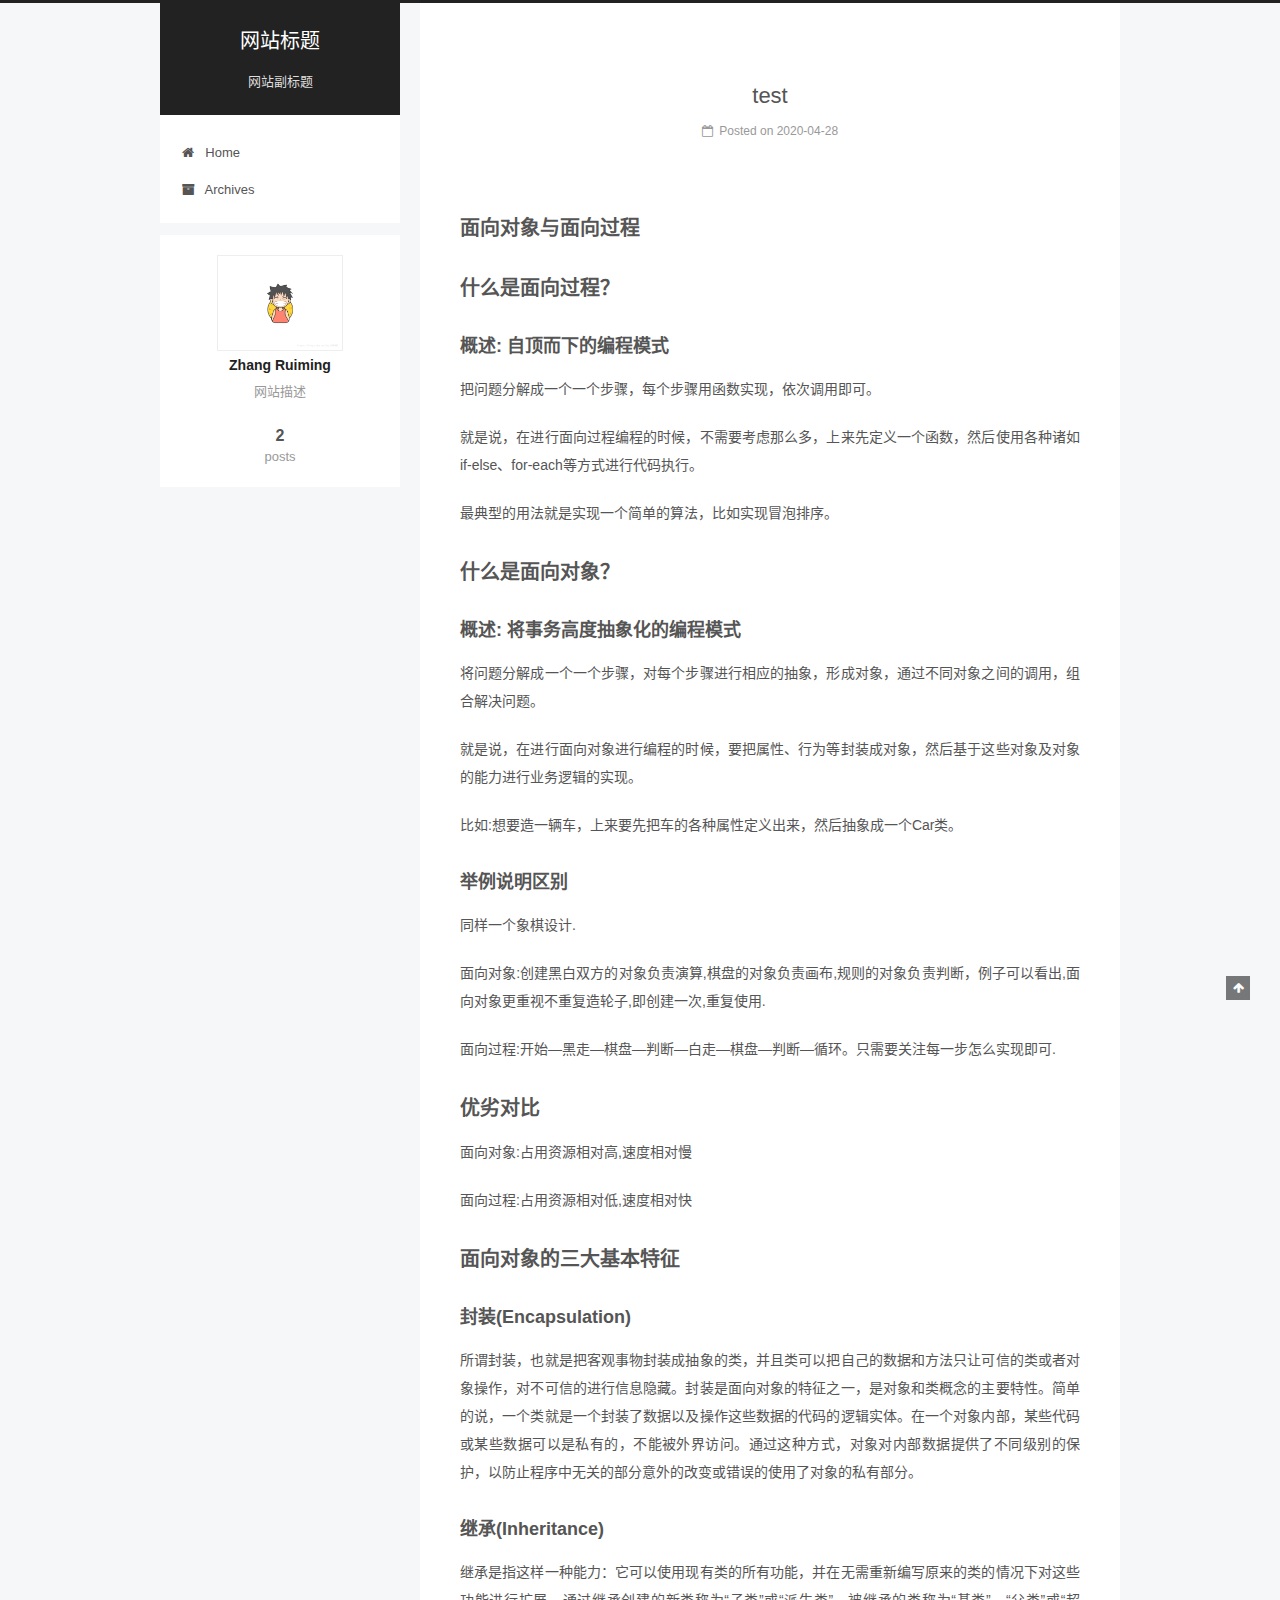
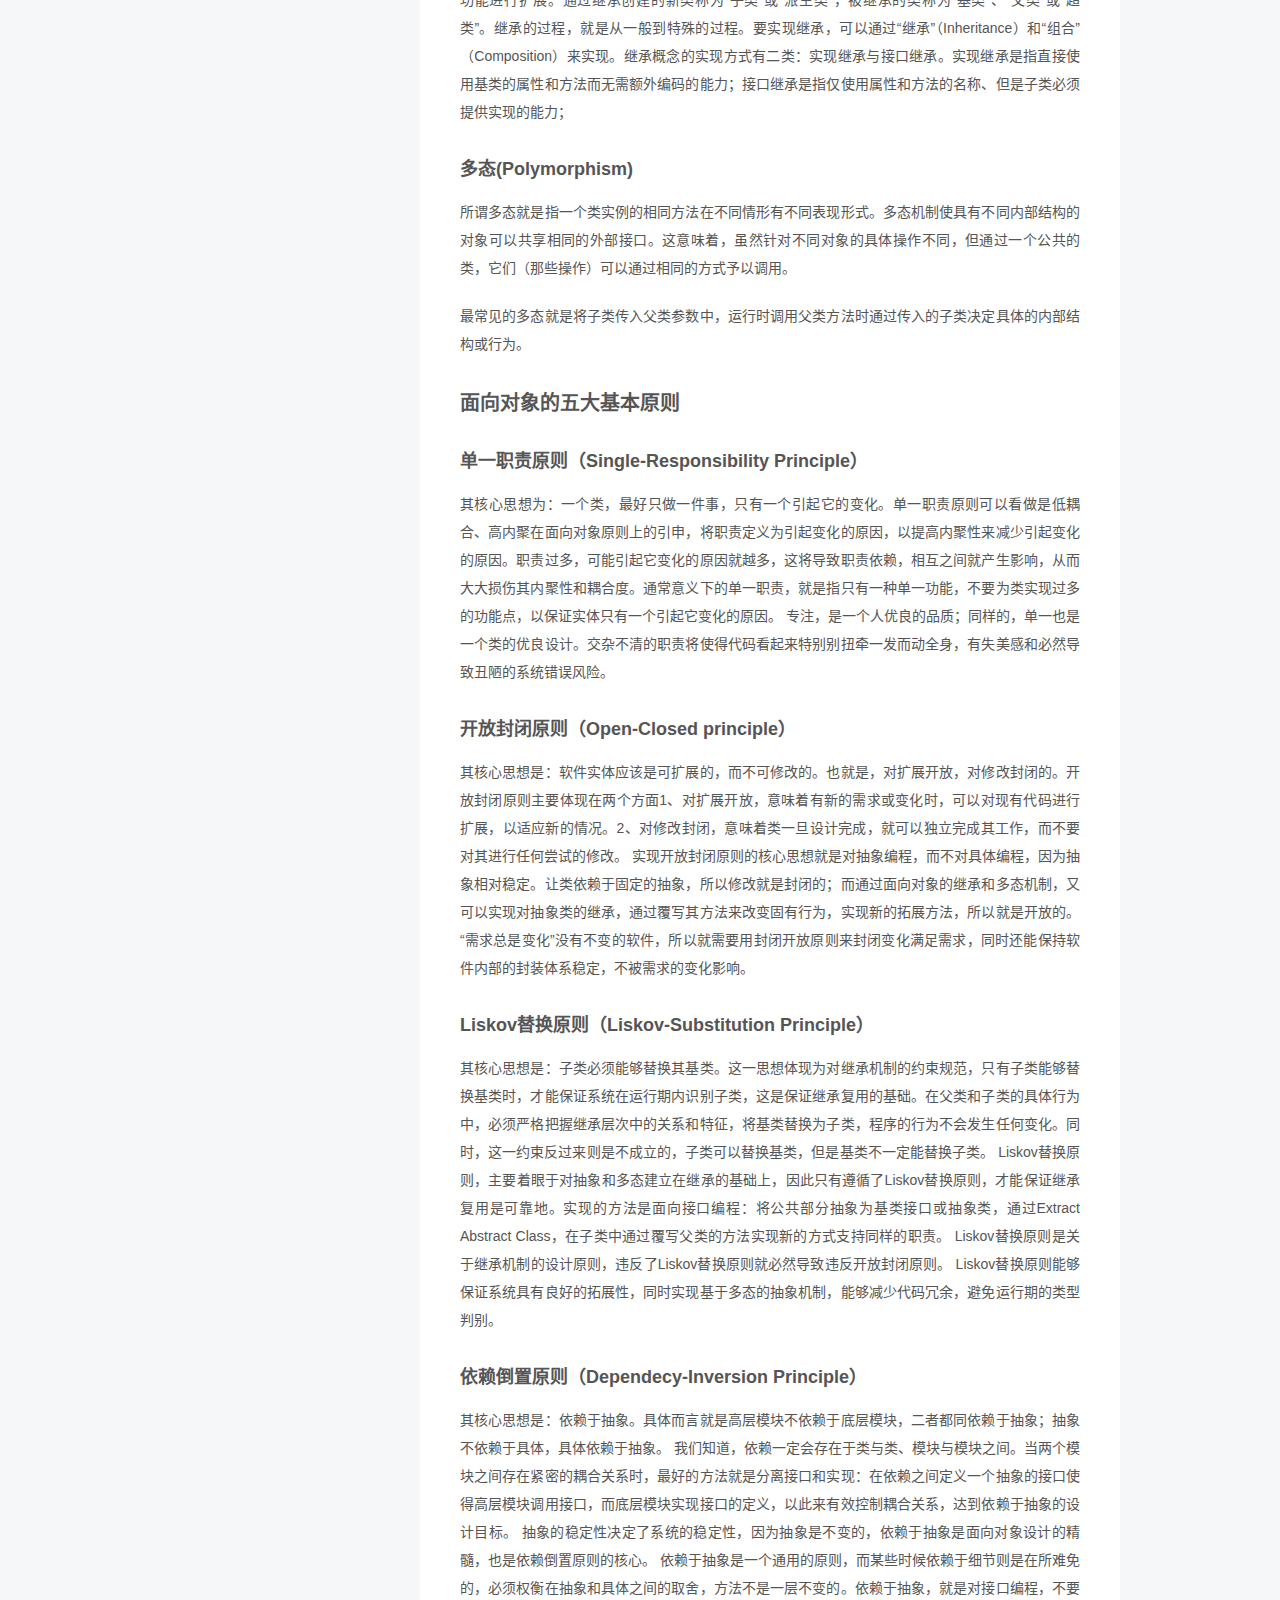
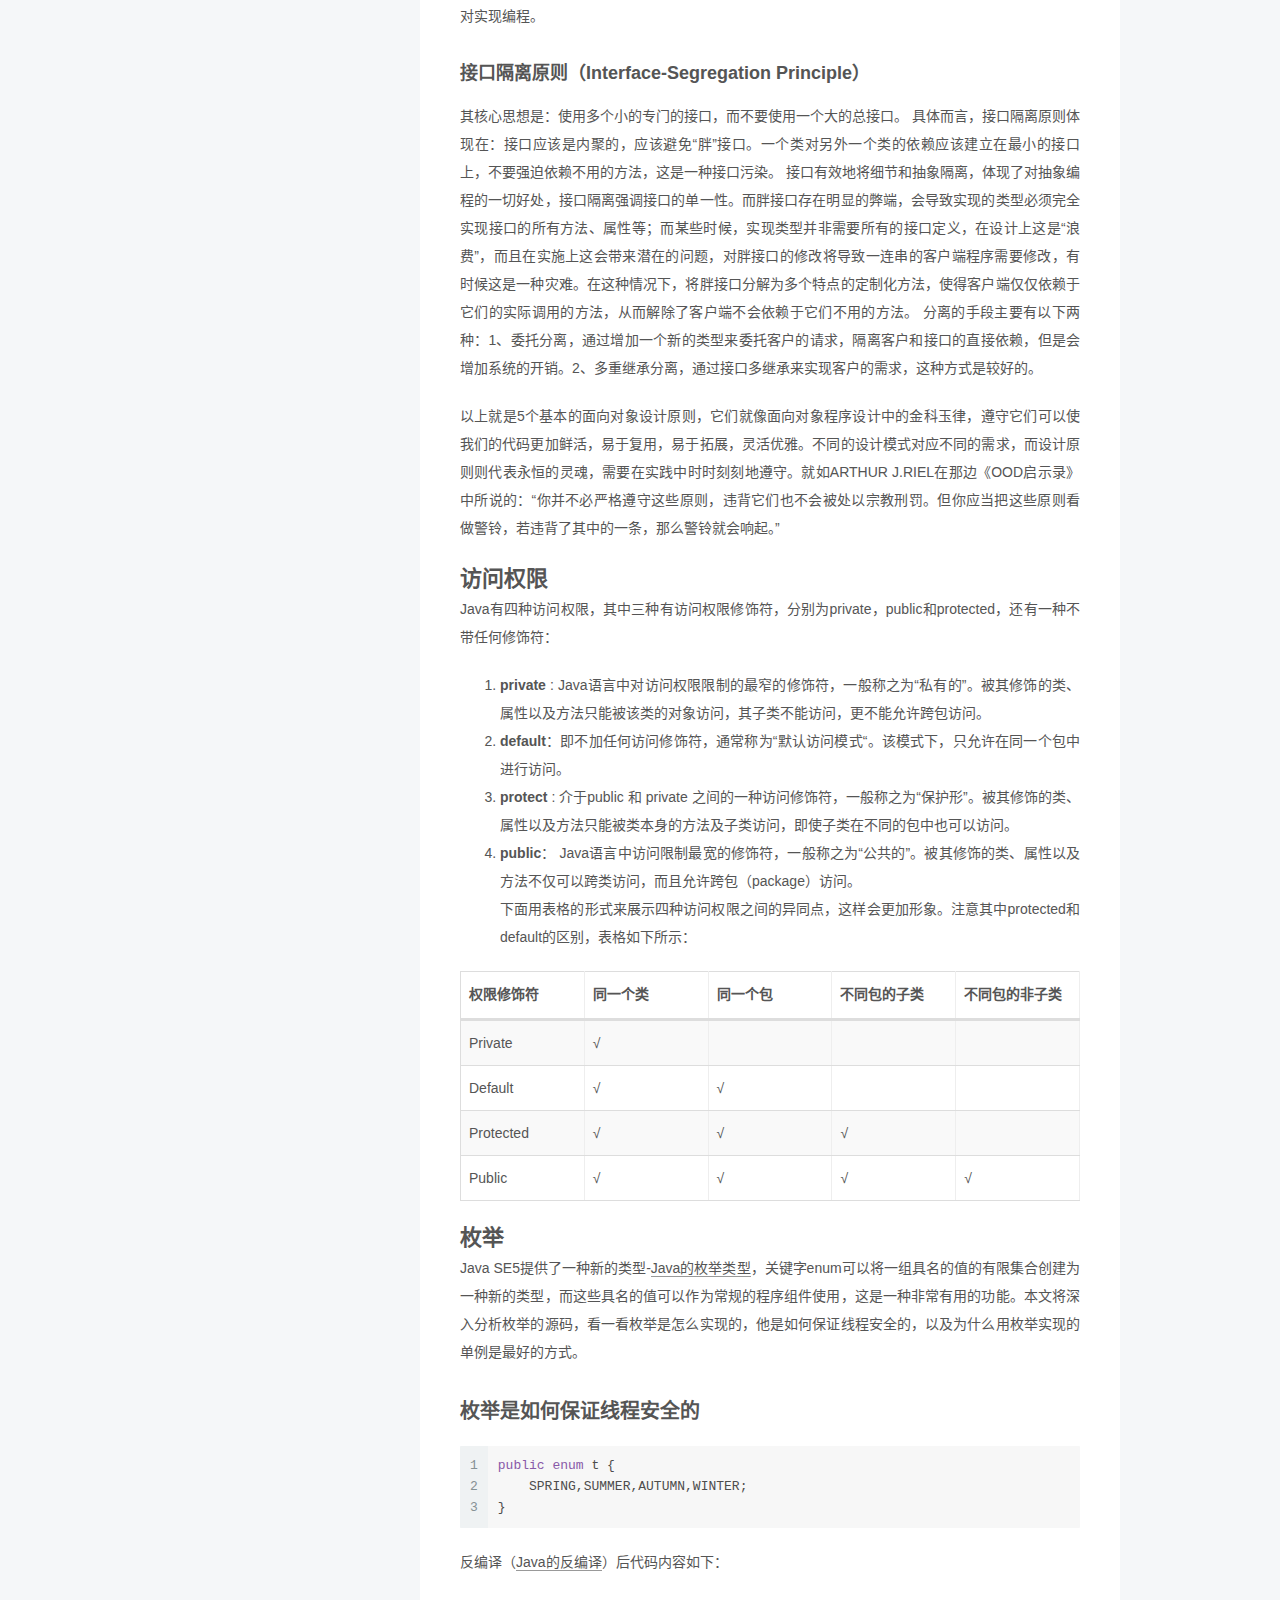
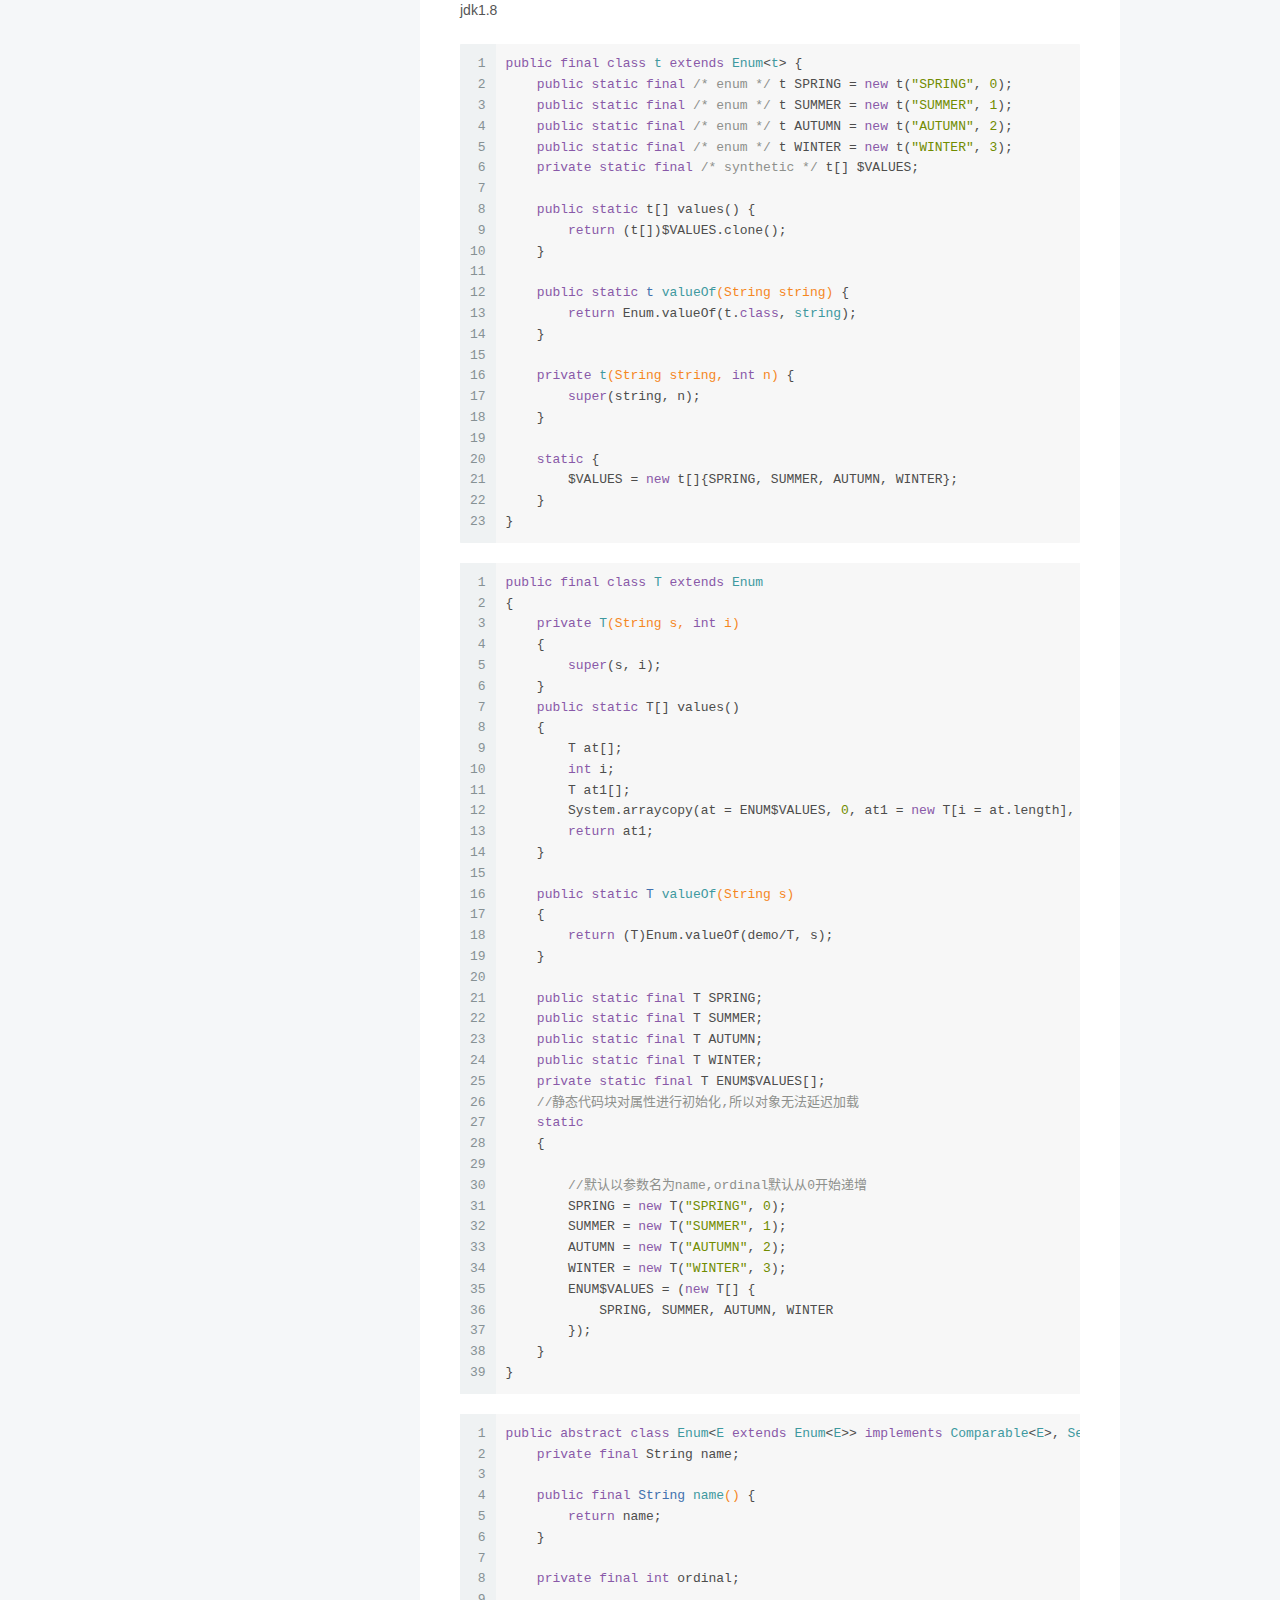
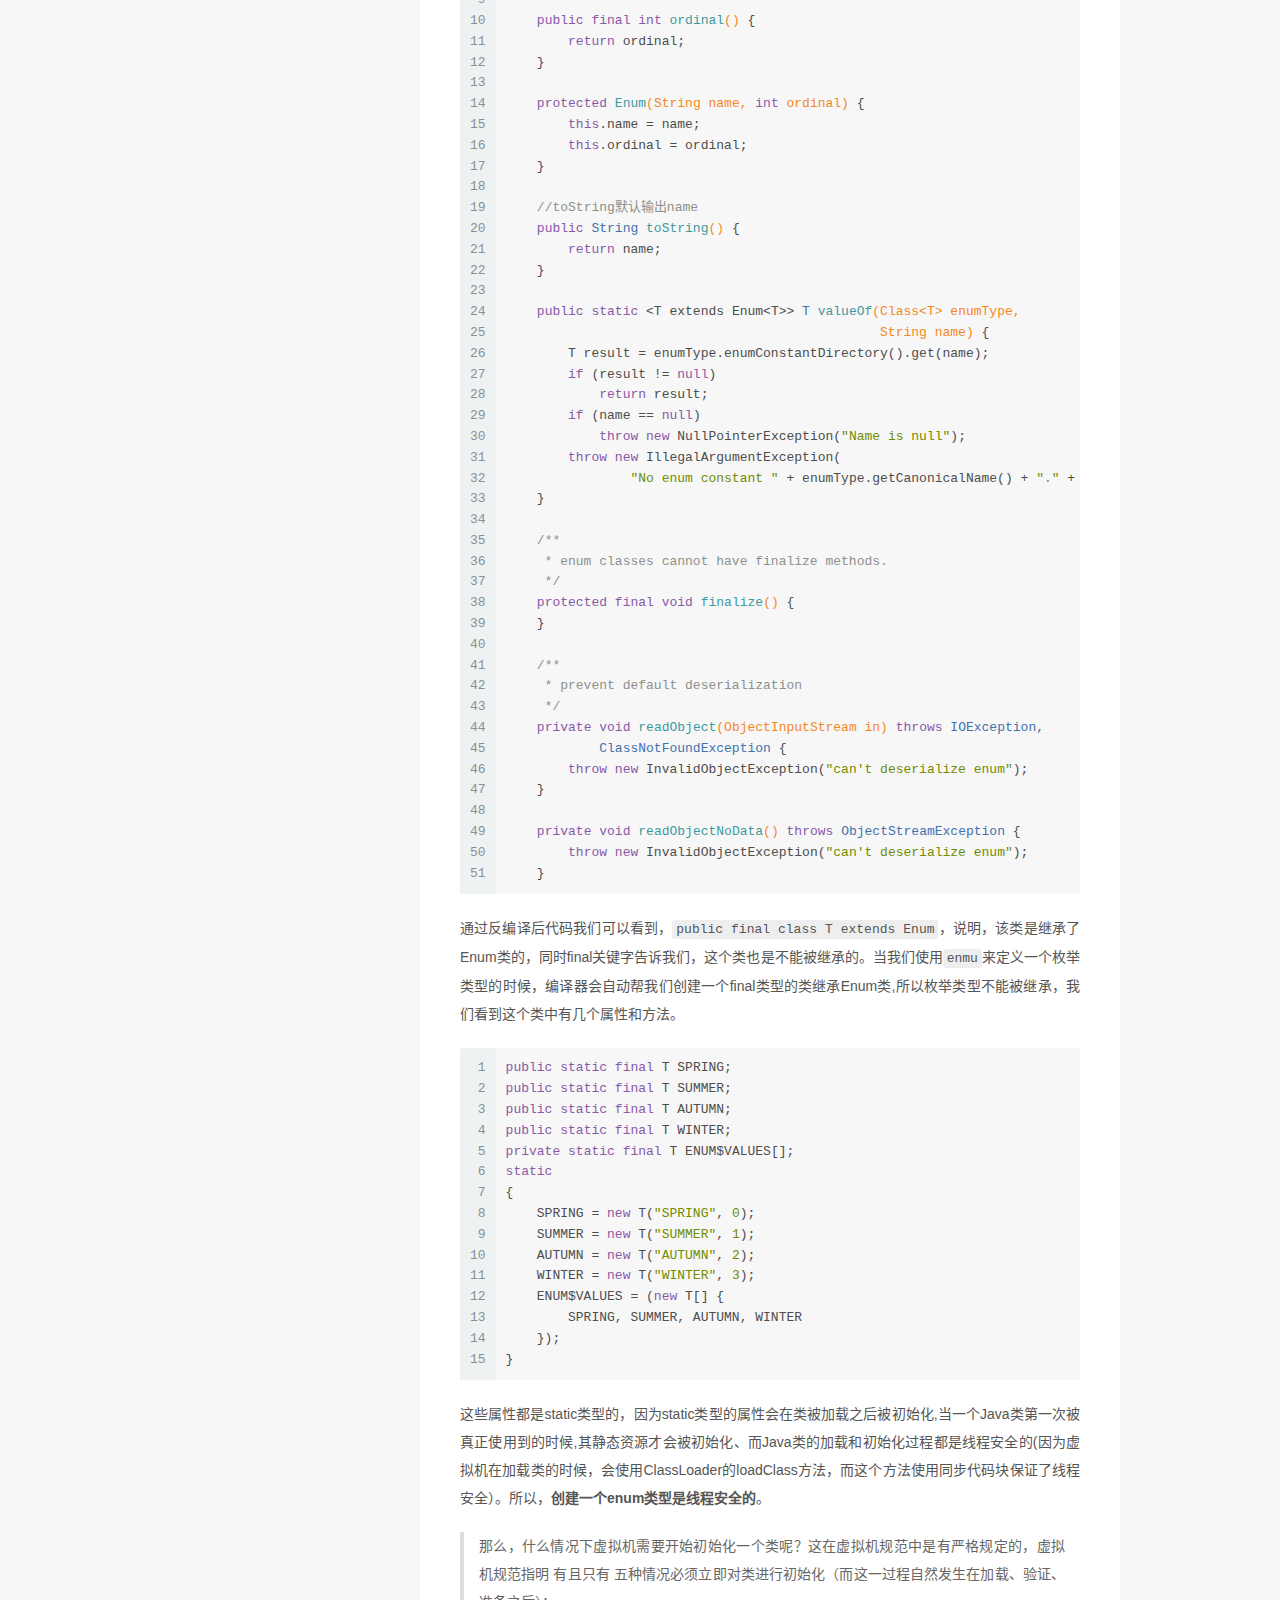
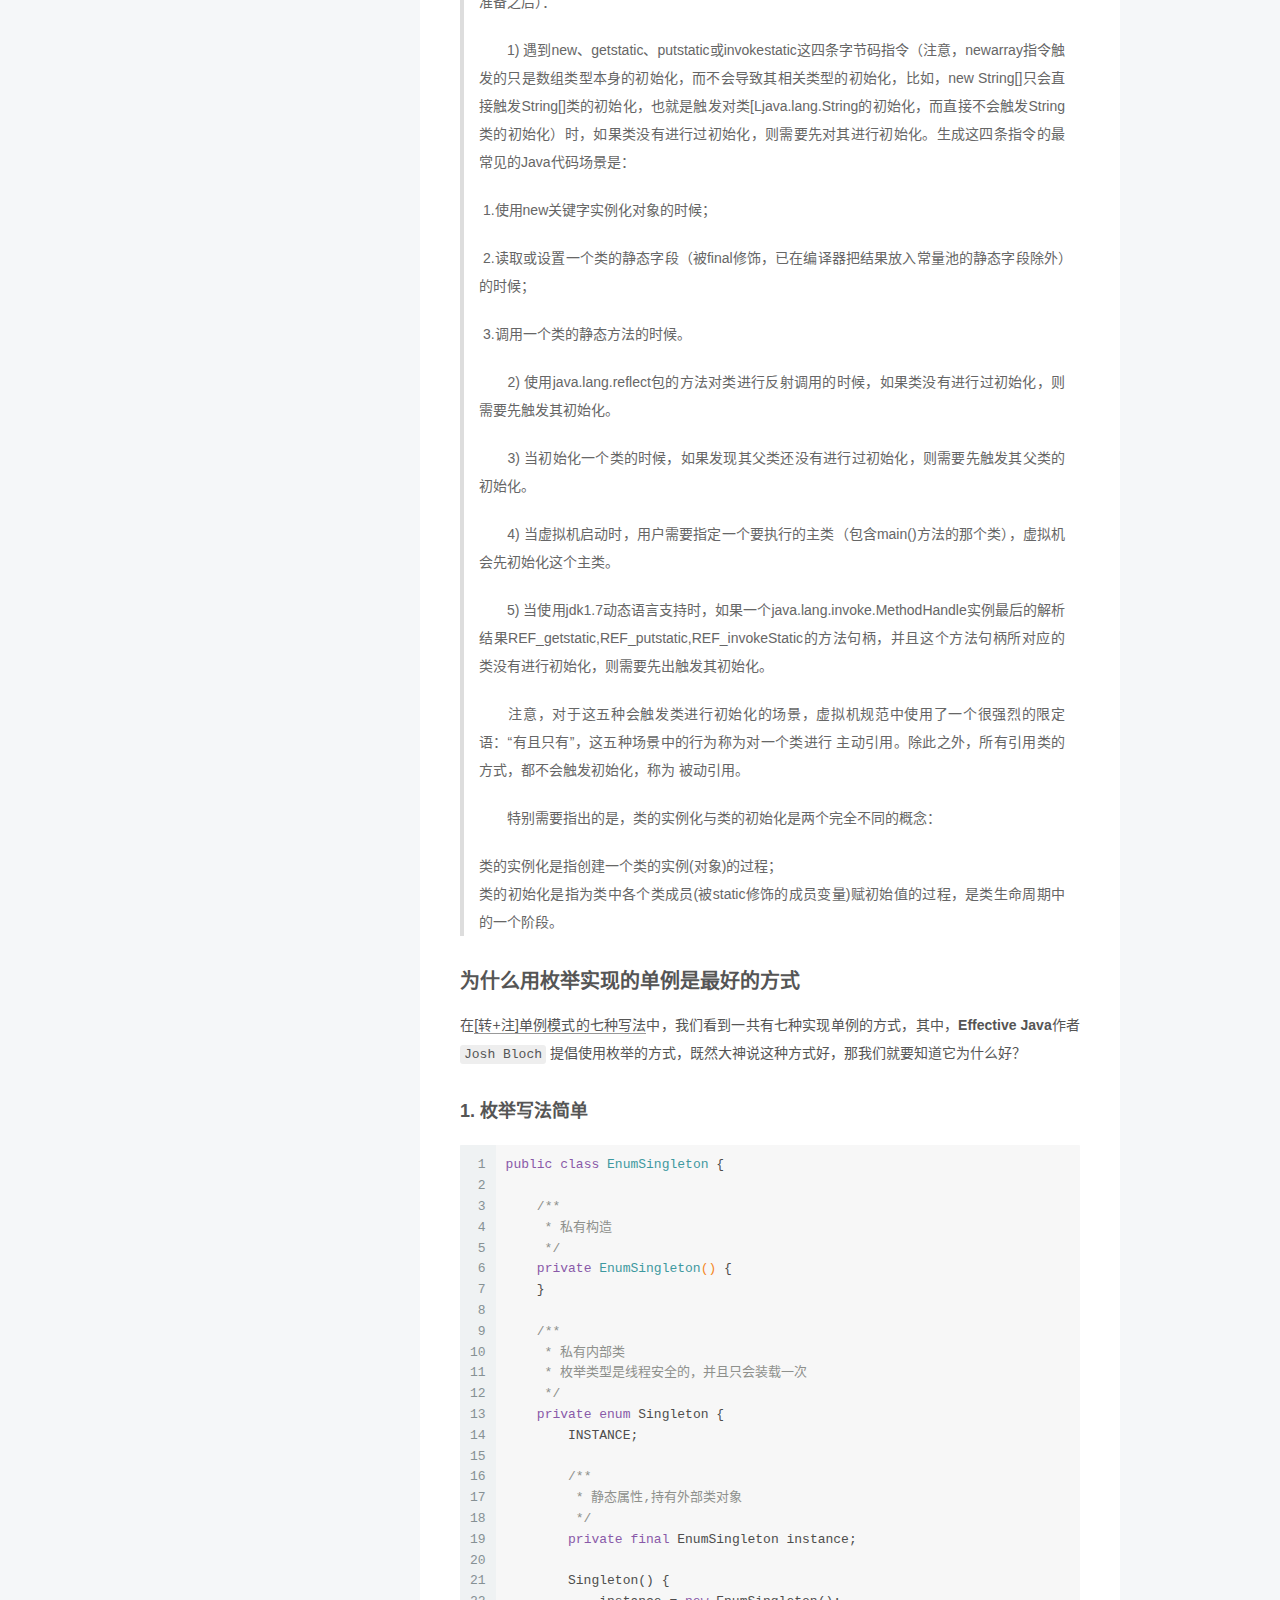
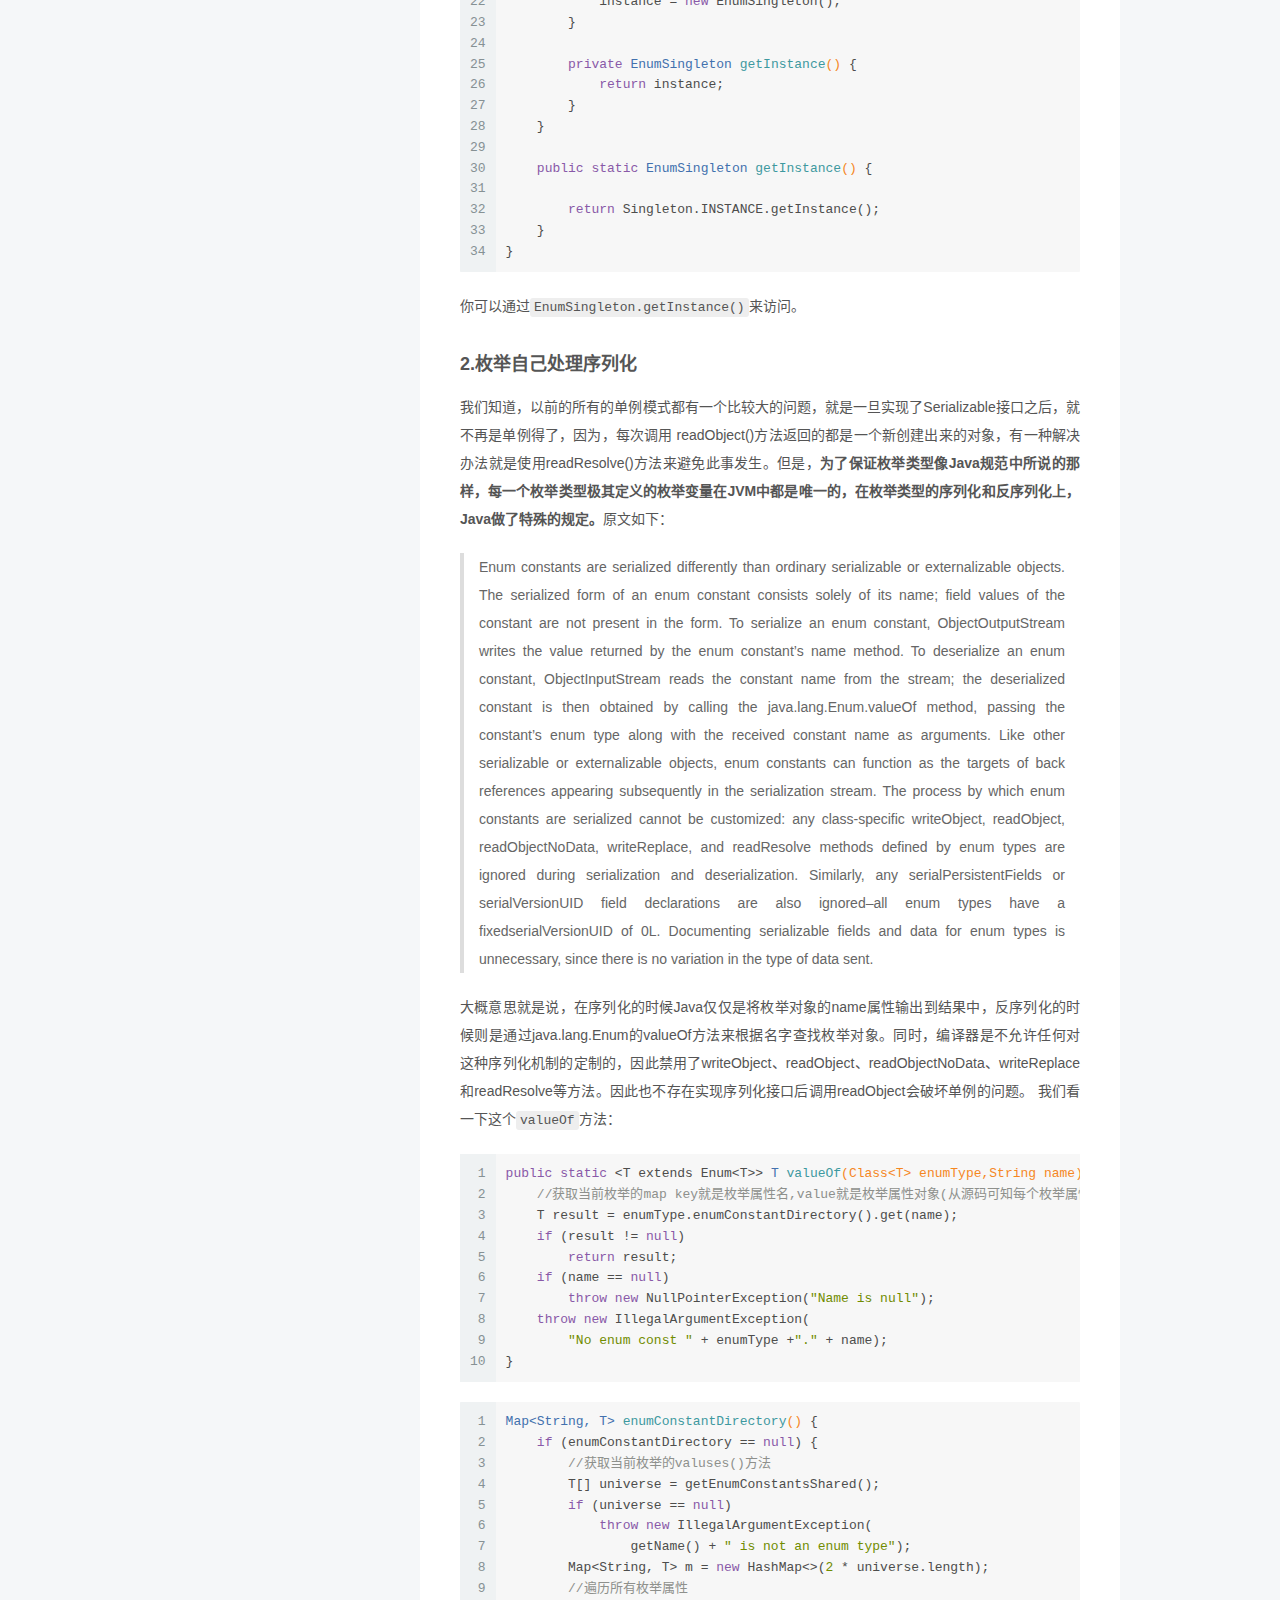
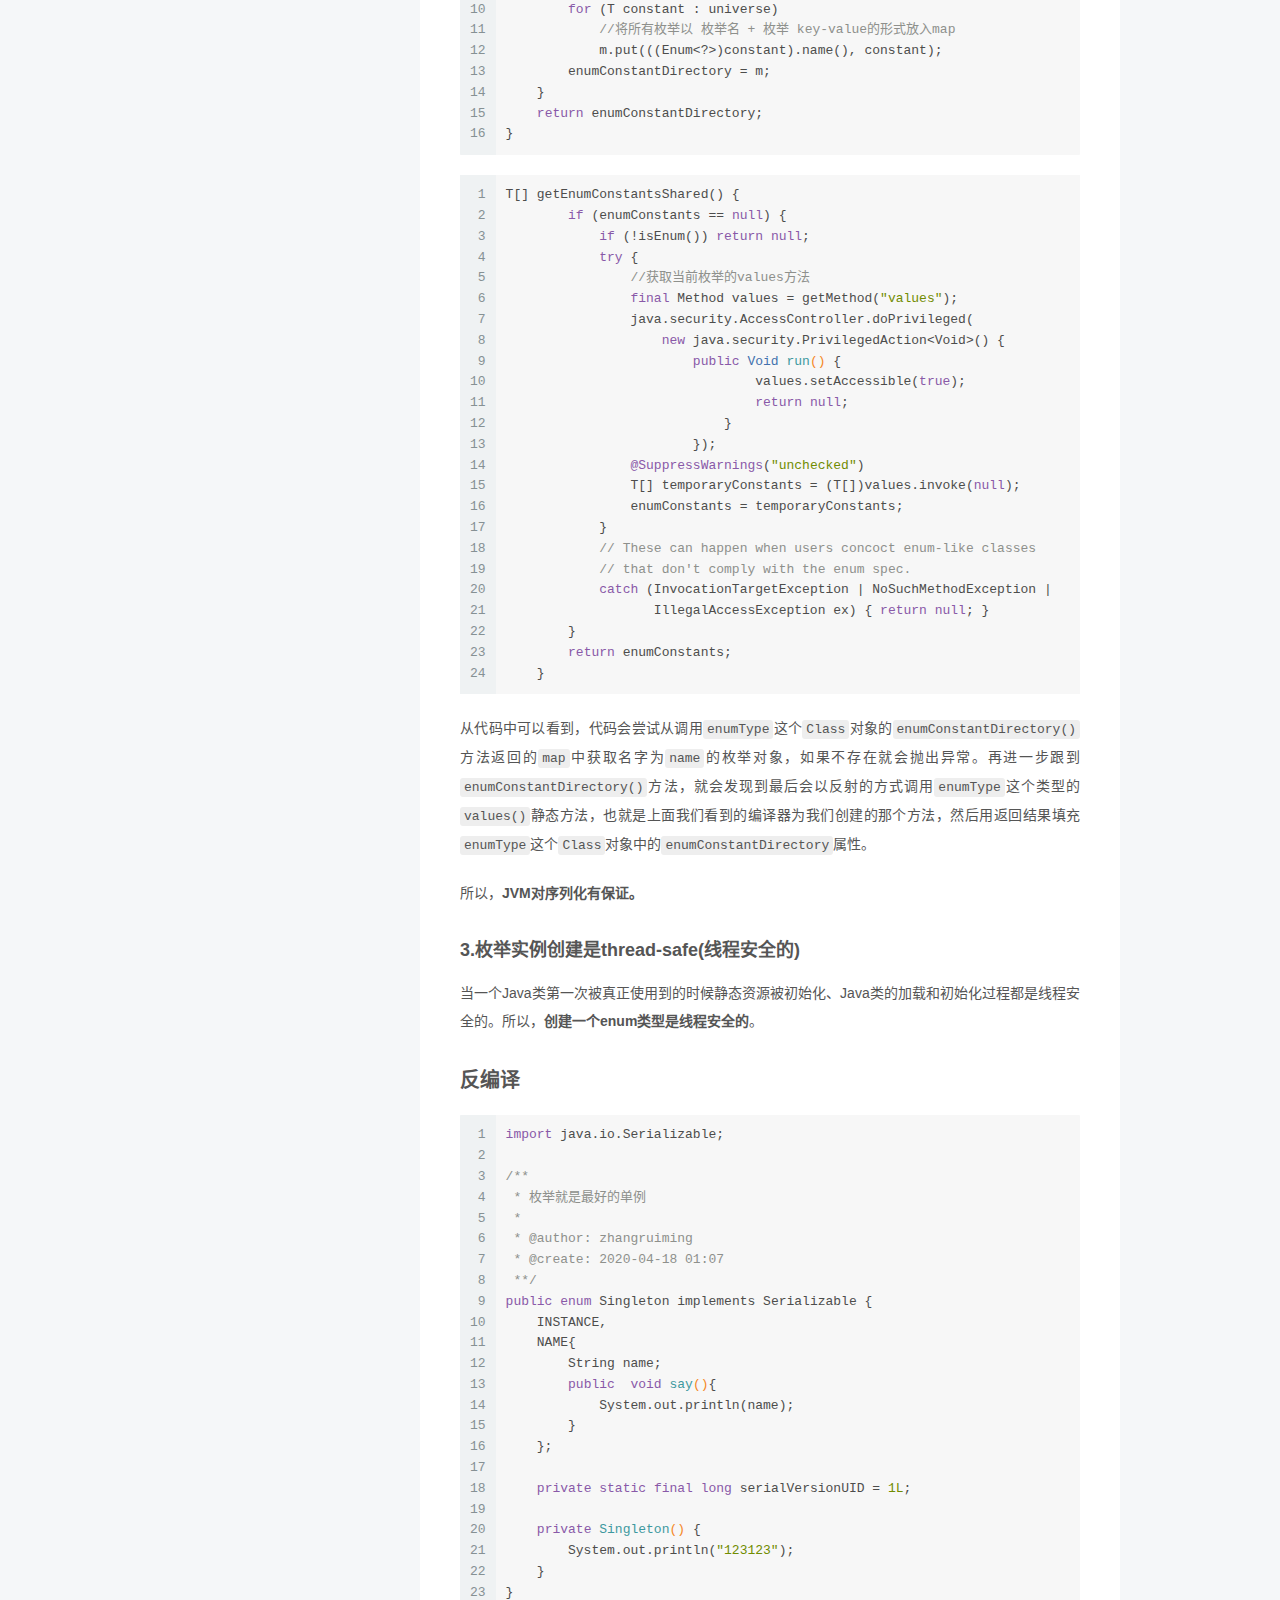
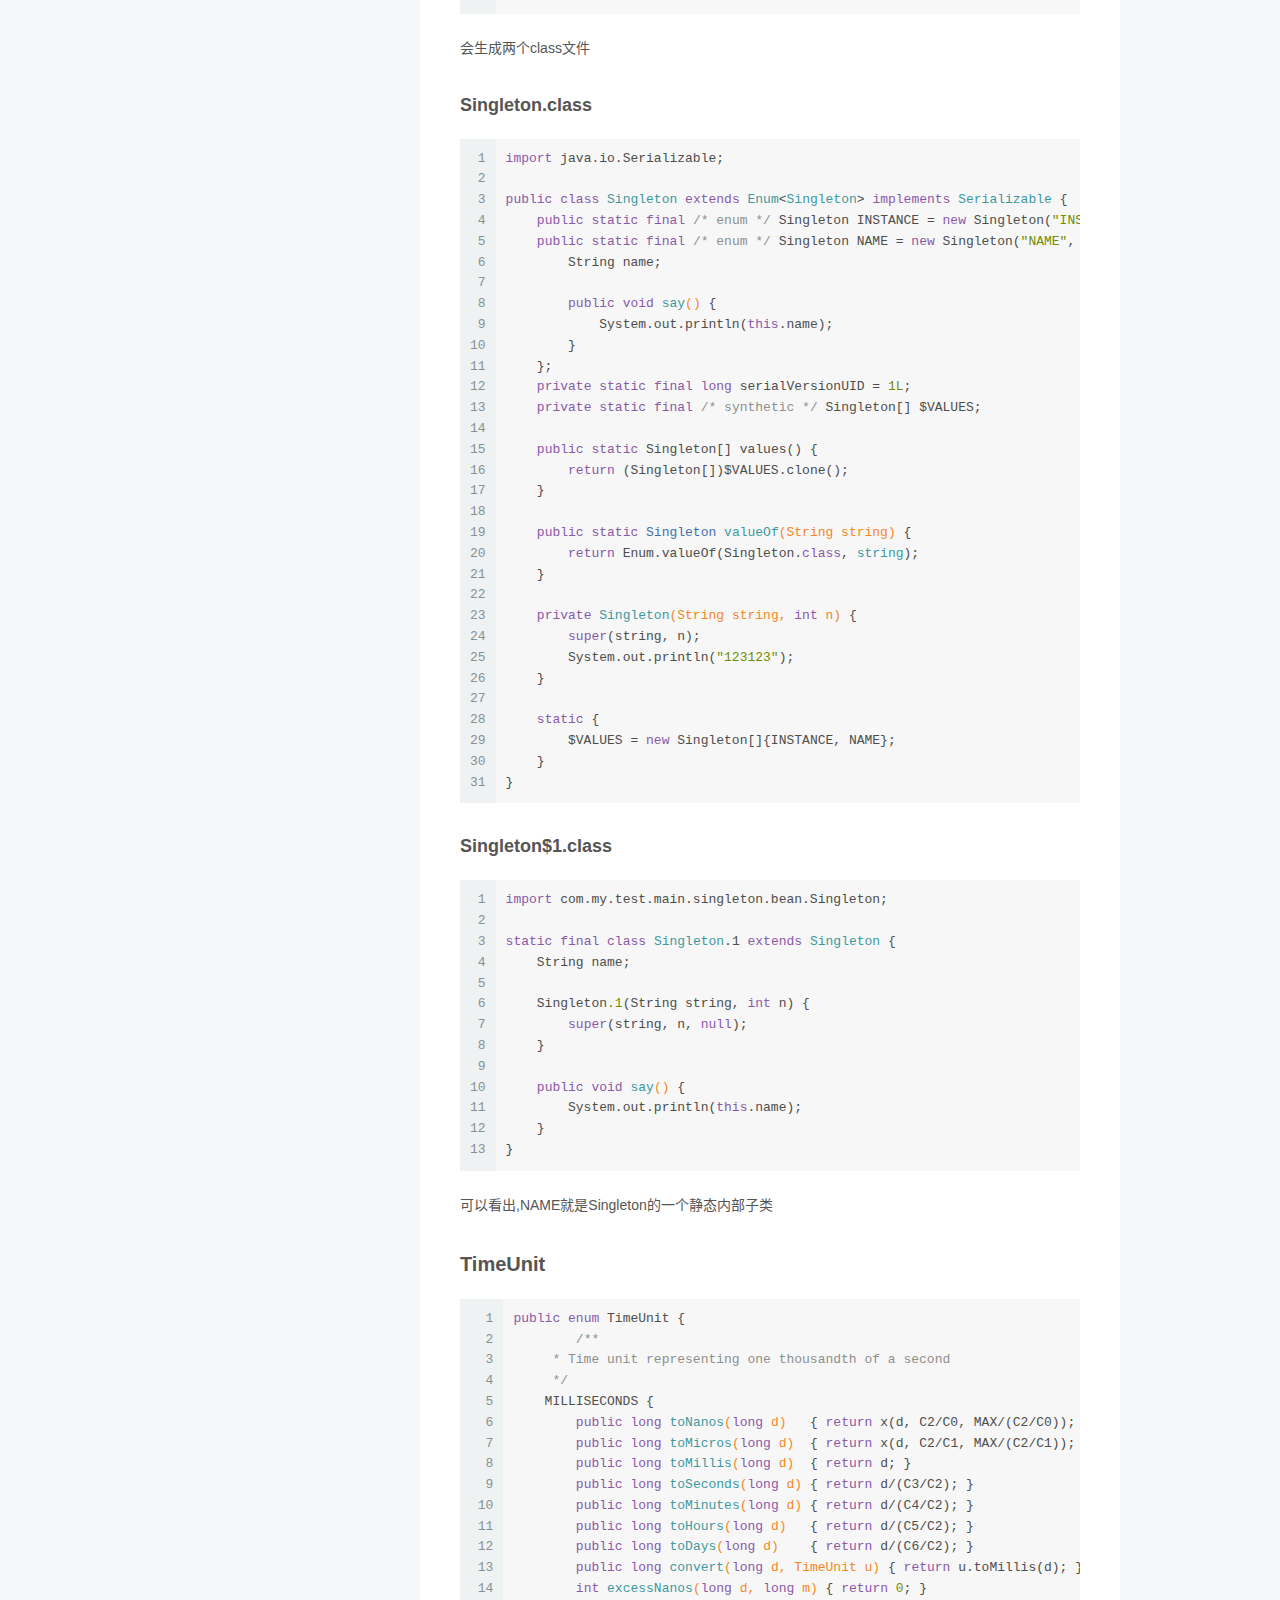
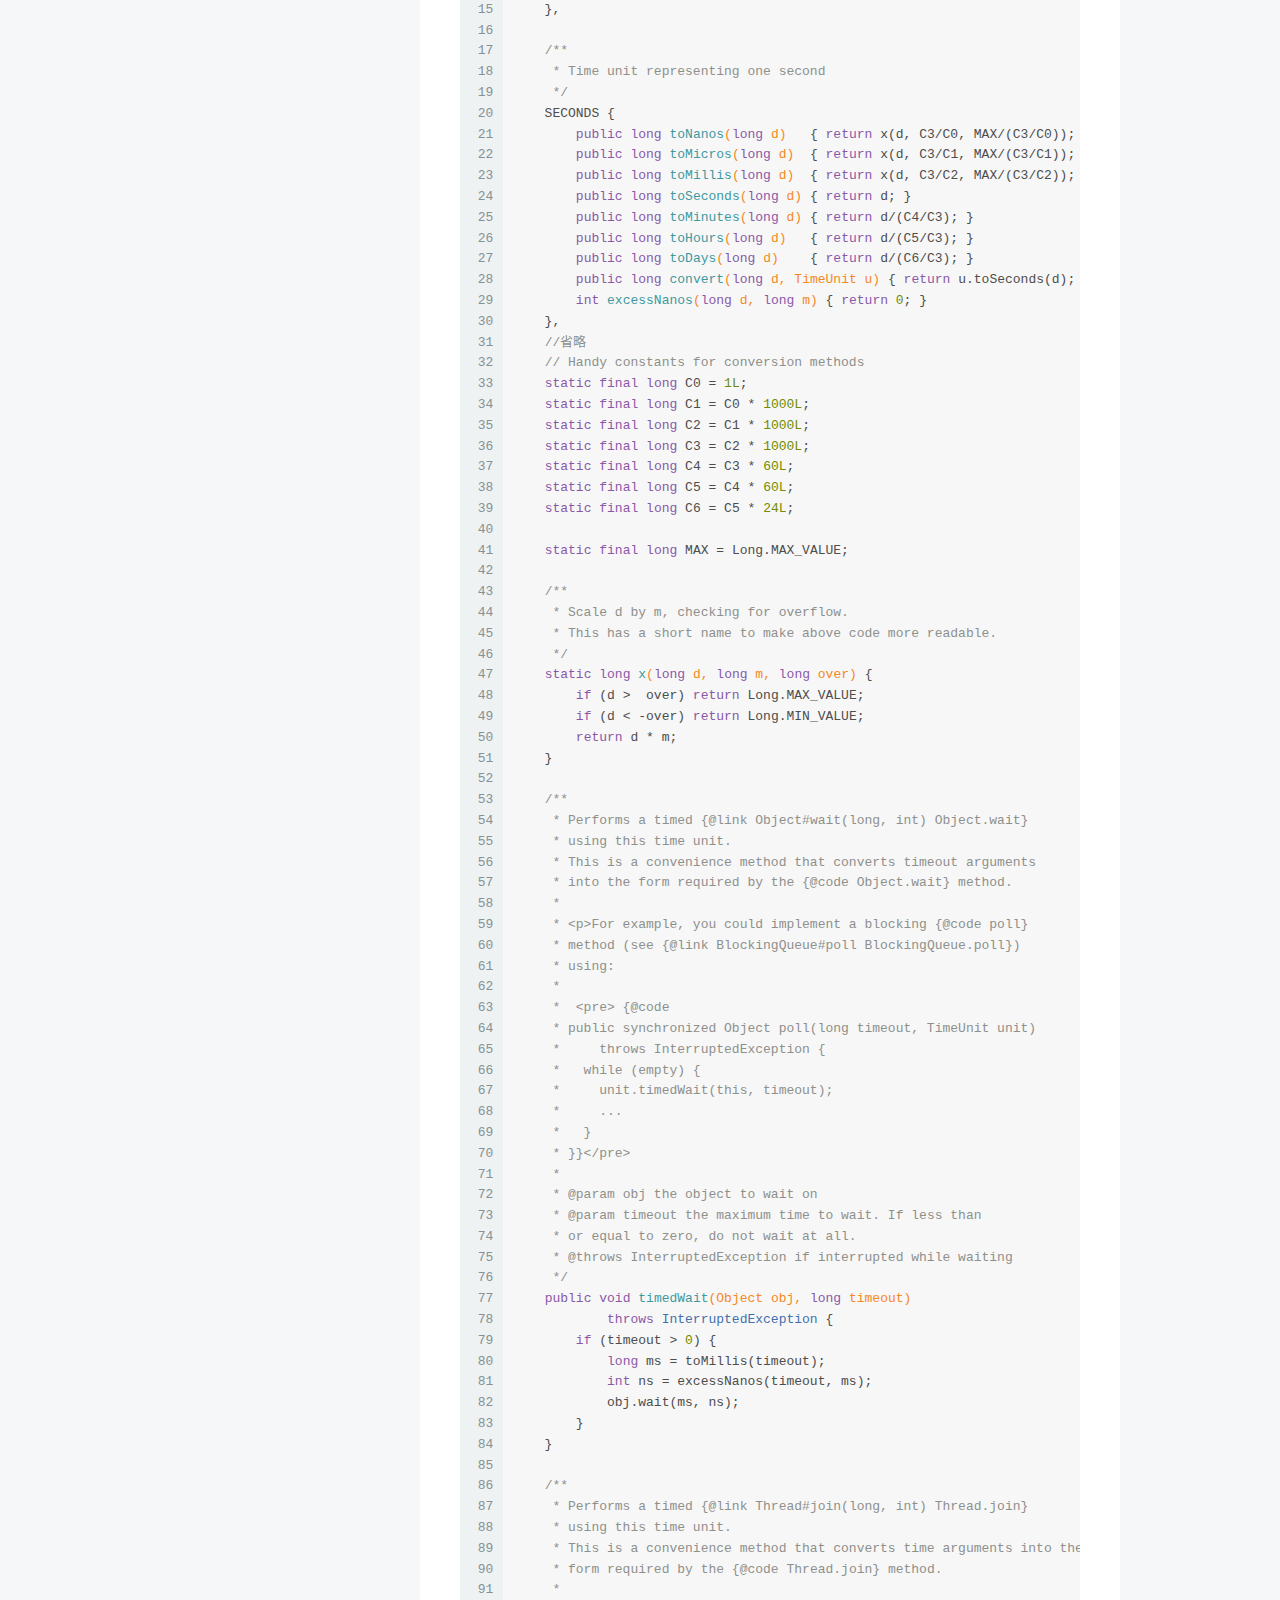
==== commit 9e8b8393: "Site updated: 2020-04-28 17:26:34" ====
--- a/index.html
+++ b/index.html
@@ -219,126 +219,6 @@
           <div id="content" class="content">
             
   <section id="posts" class="posts-expand">
-    
-      
-
-  
-
-  
-  
-  
-
-  <article class="post post-type-normal" itemscope itemtype="http://schema.org/Article">
-  
-  
-  
-  <div class="post-block">
-    <link itemprop="mainEntityOfPage" href="http://yoursite.com/2020/04/28/test/">
-
-    <span hidden itemprop="author" itemscope itemtype="http://schema.org/Person">
-      <meta itemprop="name" content="Zhang Ruiming">
-      <meta itemprop="description" content="">
-      <meta itemprop="image" content="/images/avatar.gif">
-    </span>
-
-    <span hidden itemprop="publisher" itemscope itemtype="http://schema.org/Organization">
-      <meta itemprop="name" content="网站标题">
-    </span>
-
-    
-      <header class="post-header">
-
-        
-        
-          <h1 class="post-title" itemprop="name headline">
-                
-                <a class="post-title-link" href="/2020/04/28/test/" itemprop="url">test</a></h1>
-        
-
-        <div class="post-meta">
-          <span class="post-time">
-            
-              <span class="post-meta-item-icon">
-                <i class="fa fa-calendar-o"></i>
-              </span>
-              
-                <span class="post-meta-item-text">Posted on</span>
-              
-              <time title="Post created" itemprop="dateCreated datePublished" datetime="2020-04-28T15:29:46+08:00">
-                2020-04-28
-              </time>
-            
-
-            
-
-            
-          </span>
-
-          
-
-          
-            
-          
-
-          
-          
-
-          
-
-          
-
-          
-
-        </div>
-      </header>
-    
-
-    
-    
-    
-    <div class="post-body" itemprop="articleBody">
-
-      
-      
-
-      
-        
-          
-            <p>:baby:</p>
-
-          
-        
-      
-    </div>
-    
-    
-    
-
-    
-
-    
-
-    
-
-    <footer class="post-footer">
-      
-
-      
-
-      
-
-      
-      
-        <div class="post-eof"></div>
-      
-    </footer>
-  </div>
-  
-  
-  
-  </article>
-
-
     
       
 
@@ -1436,7 +1316,7 @@
               
                 <a href="/archives/%20%7C%7C%20archive">
               
-                  <span class="site-state-item-count">3</span>
+                  <span class="site-state-item-count">2</span>
                   <span class="site-state-item-name">posts</span>
                 </a>
               </div>
--- a/css/main.css
+++ b/css/main.css
@@ -1823,7 +1823,7 @@
   width: 4px;
   height: 4px;
   border-radius: 50%;
-  background: #4fffad;
+  background: #0fb89d;
 }
 .links-of-blogroll {
   font-size: 13px;
